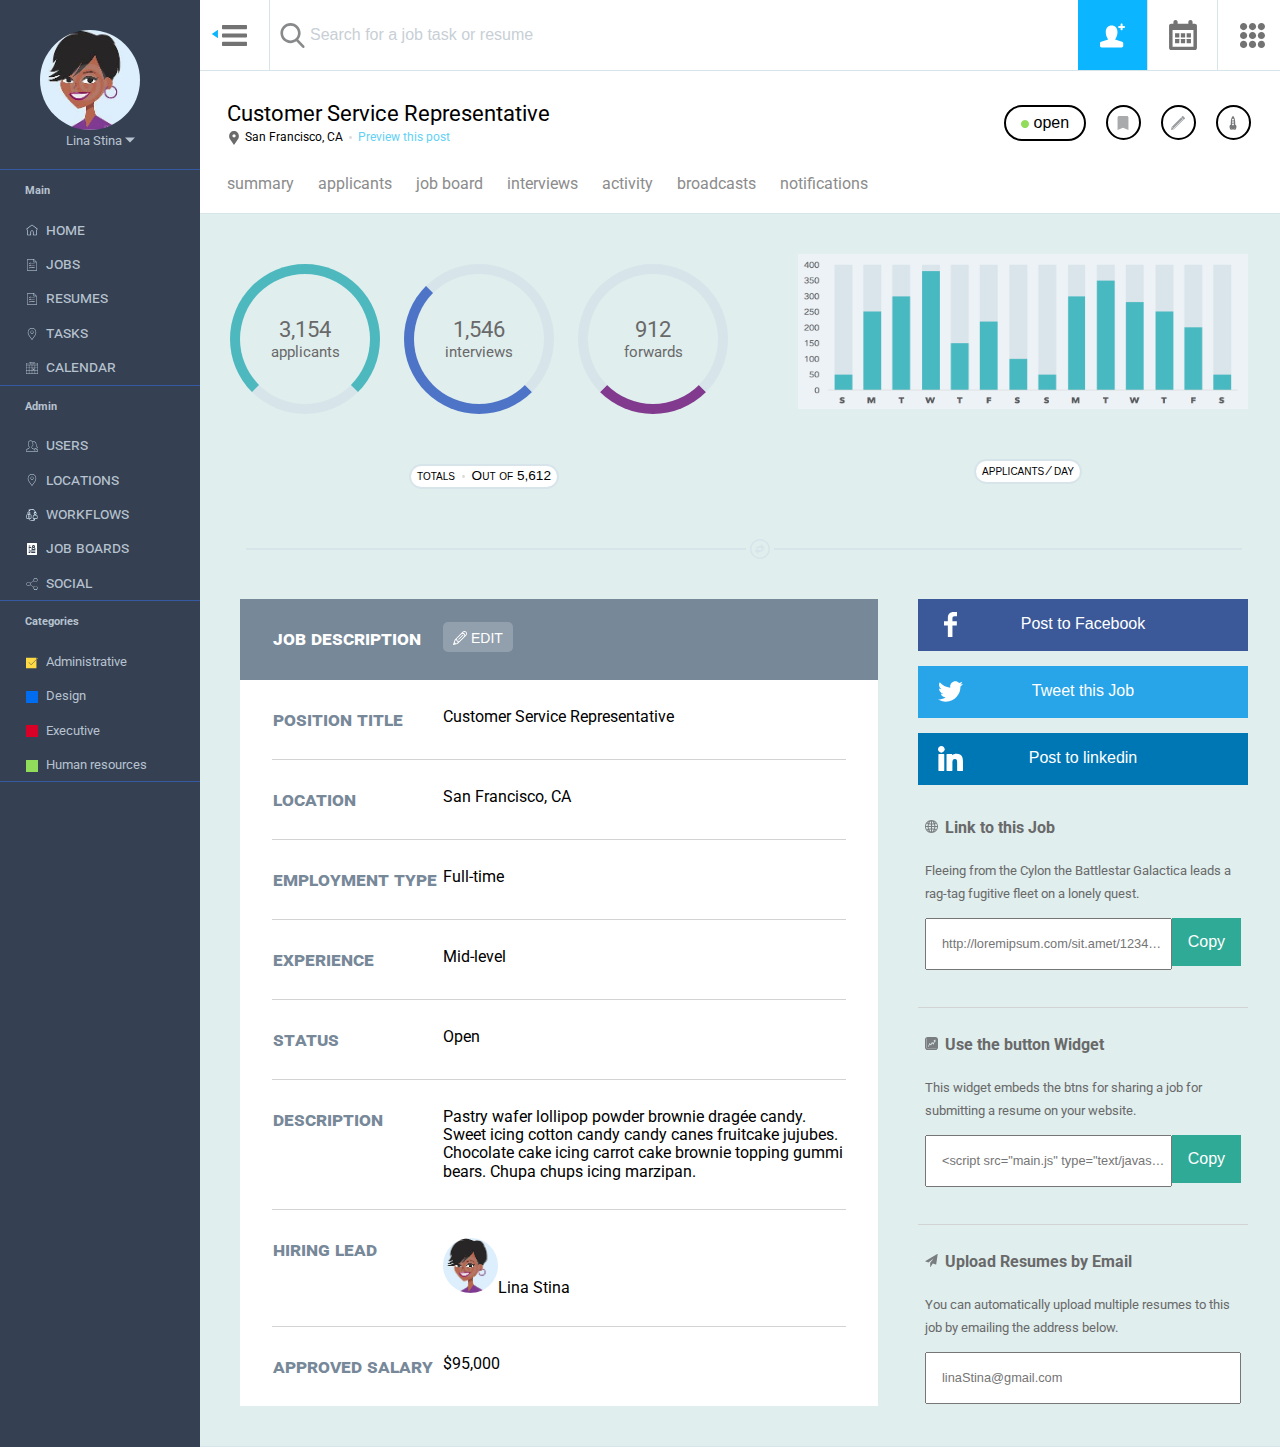
==== index.html @ e764b846 "Work on fixing styling issues and responsiveness" ====
<!Doctype html>
<head>
  <title>KG Static Comp 3</title>
  <meta charset="utf-8" />
  <meta name="viewport" content="width=device-width, initial-scale=1" />
  <link href="normalize.css" rel="stylesheet" type="text/css" />
  <link href="main.css" rel="stylesheet" type="text/css" />
  <link href="https://fonts.googleapis.com/css?family=Roboto:400,700" rel="stylesheet">
</head>
<body>
  <section id="wrapper">
    <aside>
      <div id="avatar-section">
        <figure>
          <img src="images/avatar.jpeg" id="avatar" alt="avatar image" />
          <figcaption>Lina Stina <img src="images/down-arrow.svg" class="x-sm-icon"></figcaption>
        </figure>
      </div><!--End Avatar Section-->
      <section id="aside-content-section">
        <div id="aside-section1" class="aside-category-links">
          <h4>Main</h4>
          <ul>
            <li>
              <a href="#" class="aside-link"><img class="aside-icon" src="images/home.svg" alt="home icon">home</a>
            </li>
            <li>
              <a href="#" class="aside-link"><img class="aside-icon" src="images/jobs.svg" alt="jobs icon">jobs</a>
            </li>
            <li>
              <a href="#" class="aside-link"><img class="aside-icon" src="images/jobs.svg" alt="resumes icon">resumes</a>
            </li>
            <li>
              <a href="#" class="aside-link"><img class="aside-icon" src="images/ice-blue-task.svg" alt="task icon">tasks</a>
            </li>
            <li>
              <a href="#" class="aside-link"><img class="aside-icon" src="images/calendar.svg" alt="calendar icon">calendar</a>
            </li>
          </ul>
        </div>
        <div id="aside-section2" class="aside-category-links">
          <h4>Admin</h4>
          <ul>
            <li>
              <a href="#" class="aside-link"><img class="aside-icon" src="images/users.svg" alt="user icon" align="bottom">users</a>
            </li>
            <li>
              <a href="#" class="aside-link"><img class="aside-icon" src="images/ice-blue-task.svg" alt="location icon">locations</a>
            </li>
            <li>
              <a href="#" class="aside-link"><img class="aside-icon" src="images/workflow.svg" alt="workflow icon">workflows</a>
            </li>
            <li>
              <a href="#" class="aside-link"><img class="aside-icon" src="images/job-board.svg" alt="job board icon">job boards</a>
            </li>
            <li>
              <a href="#" class="aside-link"><img class="aside-icon aside-social" src="images/social.svg" alt="social icon">social</a>
            </li>
          </ul>
        </div>
        <div id="aside-section3" class="aside-category-links">
          <h4>Categories</h4>
          <ul>
            <li>
              <a href="#" class="aside-reg-caps"><img class="aside-icon" src="images/yellow-sq.svg" alt="yellow square">Administrative</a>
            </li>
            <li>
              <a href="#" class="aside-reg-caps"><img class="aside-icon" src="images/blue-sq.svg" alt="blue square">Design</a>
            </li>
            <li>
              <a href="#" class="aside-reg-caps"><img class="aside-icon" src="images/red-sq.svg" alt="red square">Executive</a>
            </li>
            <li>
              <a href="#" class="aside-reg-caps"><img class="aside-icon" src="images/green-sq.svg" alt="green square">Human resources</a>
            </li>
          </ul>
        </div>
      </section><!--End Aside Content Section-->
    </aside>
    <main>
      <nav id="expanded-nav">
        <div class="all-expanded-nav-boxes exp-nav-box1">
          <img src="images/blue-triangle.svg" alt="blue triangle" class="blue-triangle-icon">
        </div>
        <div class="exp-nav-box2">
          <input class="nav-input-field" type="text" placeholder="Search for a job task or resume" />
        </div>
        <div class="all-expanded-nav-boxes exp-nav-box3"></div>
        <div class="all-expanded-nav-boxes exp-nav-box4"></div>
        <div class="all-expanded-nav-boxes exp-nav-box5"></div>
      </nav><!--End Nav-->
      <section id="job-title-section">
        <div class="job-title-header-section">
          <div class="inner-job-title-box">
            <h1>Customer Service Representative</h1>
            <p class="job-title-location-para"><img src="images/location0.svg" class="location-sm-icon sm-icon" />San Francisco, CA <img src="images/circle-gray.svg" class="x-sm-dot-icon" /> <span class="job-title-location-blue-txt">Preview this post</span></p>
          </div>
          <section class="job-title-section-sub-nav clearfix">
            <button class="job-title-oblong-btn"><img src="images/green-circle.svg" class="green-dot-icon">open</buton>
            <button class="job-title-section-sub-nav-btn"><img src="images/badge.svg" class="sm-icon job-title-sub-nav-icon"></button>
            <button class="job-title-section-sub-nav-btn"><img src="images/pen.svg" class="sm-icon job-title-sub-nav-icon"></button>
            <button class="job-title-section-sub-nav-btn"><img src="images/rocket.svg" class="sm-icon job-title-sub-nav-icon"></button>
          </section>
        </div>
        <nav class="job-title-section-nav">
          <a>summary</a>
          <a>applicants</a>
          <a>job board</a>
          <a>interviews</a>
          <a>activity</a>
          <a>broadcasts</a>
          <a>notifications</a>
        </nav>
      </section><!--End Job Title Section-->
      <section id="graphs-section">
        <div id="circle-graph-and-txt">
          <div class="circle-graphs-section">
            <div class="circle-graphs circle-graph-1">
              <div class="circle-txt-group">3,154<span class="in-circle-sm-txt">applicants</span>
              </div>
            </div>
            <div class="circle-graphs circle-graph-2">
              <div class="circle-txt-group">1,546<span class="in-circle-sm-txt">interviews</span>
              </div>
            </div>
            <div class="circle-graphs circle-graph-3">
              <div class="circle-txt-group">912<span class="in-circle-sm-txt">forwards</span>
              </div>
            </div>
          </div>
          <div class="graph-btn">
            <button class="graph-btn-txt graph-txt"><span>totals <img src="images/circle-gray.svg" class="x-sm-dot-icon" /></span> Out of 5,612</button>
          </div>
        </div>
        <section id="bar-graph-and-txt">
          <div class="bar-graph-section">
            <img src="images/bar-chart.png" class="bar-graph-img" />
          </div>
          <div class="graph-btn">
            <button class="graph-btn-txt graph-txt">applicants &frasl; day</button>
          </div>
        </section>
      </section> <!--End Graphs-->
      <section class="bottom-line-with-image-divider">
        <span class="divider">
            <img src="images/recycle-arrows.svg" class="divider-icon" alt="recycle icon"/>
        </span>
      </section><!--End divider-image-->
      <section id="resume-social-media-section">
        <div class="resume">
          <table>
            <thead>
              <tr>
                <th class="th-font">job description</th>
                <th class="resume-edit-txt th-font">
                  <button class="resume-edit-btn"><img src="images/pencil.svg" class="sm-icon resume-pencil-icon       ">edit</button>
                </th>
              </tr>
            </thead>
            <tr>
              <th>position title</td>
                <td>Customer Service Representative</td>
            </tr>
            <tr>
              <th>location</td>
                <td>San Francisco, CA</td>
            </tr>
            <tr>
              <th>employment type</td>
                <td>Full-time</td>
            </tr>
            <tr>
              <th>experience</td>
                <td>Mid-level</td>
            </tr>
            <tr>
              <th>status</td>
                <td>Open</td>
            </tr>
            <tr>
              <th>description</td>
                <td>Pastry wafer lollipop powder brownie dragée candy. Sweet icing cotton candy candy canes fruitcake jujubes. Chocolate cake icing carrot cake brownie topping gummi bears. Chupa chups icing marzipan.</td>
            </tr>
            <tr>
              <th>hiring lead</td>
                <td><img src="images/avatar.jpeg" alt="avatar image" class="round-avatar-icon"><span>Lina Stina </span></td>
            </tr>
            <tr>
              <th>approved salary</td>
                <td>$95,000</td>
            </tr>
          </table>
        </div>
        <section id="social-section">
          <div class="btns-social">
            <button class="social-media-btn facebook">Post to Facebook</button>
            <button class="social-media-btn twitter">Tweet this Job</button>
            <button class="social-media-btn linkedin">Post to linkedin</button>
          </div>
          <section id="social-widget-section">
            <article class="social-widget">
              <h4><img src="images/grid.svg" class="social-widget-icon-img" alt="upload icon"> Link to this Job</h4>
              <p>Fleeing from the Cylon the Battlestar Galactica leads a rag-tag fugitive fleet on a lonely quest. </p>
              <div class="widget-input-btn-div">
                <input class="social-widget-input" placeholder="http://loremipsum.com/sit.amet/123456/abc">
                <button class="input-copy-btn">Copy</button>
              </div>
            </article>
            <article class="social-widget">
              <h4><img src="images/widget-btn.svg" class="social-widget-icon-img" alt="widget icon"> Use the button Widget</h4>
              <p>This widget embeds the btns for sharing a job for submitting a resume on your website. </p>
              <div class="widget-input-btn-div">
                <input class="social-widget-input" placeholder='<script src="main.js" type="text/javascript">' />
                <button class="input-copy-btn">Copy</button>
              </div>
            </article>
            <article class="social-widget">
              <h4><img src="images/upload.svg" class="social-widget-icon-img" alt="upload icon"> Upload Resumes by Email</h4>
              <p>You can automatically upload multiple resumes to this job by emailing the address below.</p>
              <div class="widget-input-btn-div">
                <input class="social-widget-input social-widget-last-child-input" placeholder="linaStina@gmail.com">
              </div>
            </article>
          </section>
        </section><!--End Social Section-->
      </section><!--End Resume & Social Media Section-->
    </main><!--End Main-->
  </section><!--End Wrapper-->
</body>
</html>
---- main.css ----
/** GENERAL PAGE STYLING **/

  * {
    box-sizing: border-box;
  }

  #wrapper {
    display: flex;
    height: 100%;
  }

  body {
    margin: 0;
    padding: 0;
    min-height: 100%;
    font-family: 'Roboto', sans-serif;
  }

  h3 {
    color: #6B6B6B;
  }

  aside {
    display: none;
    background-color: #354052;
  }


  #collapsed-nav,
  #graphs-section,
  #resume-social-media-section {
    display: flex;
    width: 100%;
  }

  aside,
  figcaption {
    color: #B7C3D0;
  }

  #avatar-section {
    min-width: 100%;
    height: 170px;
  }

  figure{
    margin-top: 0px;
  }

  figure,
  #graphs-section,
  #resume-social-media-section {
    min-height: 150px;
  }

  #aside-content-section {
    width: 100%;
  }

  #avatar-section,
  .aside-category-links {
    border-bottom: 1px inset #1a2b4d;
  }

  .aside-category-links ul{
    list-style-type: none;
     margin: 0;
     padding: 0;
     width: 200px;
  }

 .aside-category-links li {
   display: block;
   padding: 8px 16px;
   text-decoration: none;
  }

  .aside-category-links li:hover {
    background-color: #42526C;
    border-left: 3px solid #0BB5FF;
  }

  .aside-category-links a {
    color: #B7C3D0;
    text-decoration: none;
    padding-left: 10px;
  }

 .aside-reg-caps:hover,.aside-link:hover {
    color: #fff;
  }

/**FONT STYLING**/

  figcaption {
    text-align: center;
    font-size: 80%;
  }

  .aside-link,
  .graph-btn-txt,
  thead,
  th,
  .resume-edit-btn  {
    font-variant: small-caps;
  }

  .aside-reg-caps {
    font-size: 80%;
  }

  .aside-category-links h4 {
    font-size: 70%;
    padding-left: 25px
  }

/** MAIN SECTION **/
  main {
    min-width: 85%;
  }

  #expanded-nav {
    display: flex;
    flex-wrap: wrap;
    border-bottom: 1px inset #D7E4EA;
  }

  .all-expanded-nav-boxes {
    height: 70px;
    width: 70px;
    border-right: 1px solid #D7E4EA;
  }

  .all-expanded-nav-boxes:hover {
    background-color: #0BB5FF;
  }

  .exp-nav-box1 {
    background-image: url(images/menu.svg);
    background-repeat: no-repeat;
    background-size: 25px;
    background-position: center;
  }

  .exp-nav-box2 {
    flex: 2;
  }

  .nav-input-field {
    width: 100%;
    height: 100%;
    padding-left: 40px;
    background-image: url(images/search.svg);
    background-repeat: no-repeat;
    background-size: 25px;
    background-position: 10px;
    border-style: none;
  }

  input[type="text"].nav-input-field::-webkit-input-placeholder {
    color: #c8cfd6;
  }

  .exp-nav-box3 {
    background-image: url(images/userPlus.svg);
    background-repeat: no-repeat;
    background-size: 25px;
    background-position: center;
    background-color: #0BB5FF;
  }
  .exp-nav-box4 {
    background-image: url(images/nav-calendar.svg);
    background-repeat: no-repeat;
    background-size: 30px;
    background-position: center;
  }

  .exp-nav-box5 {
    background-image: url(images/dot-menu.svg);
    background-repeat: no-repeat;
    background-size: 25px;
    background-position: center;
  }

  /** JOB TITLE SECTION **/
  #job-title-section {
    display: flex;
    flex-direction: column;
    width: 100%;
  }

  .job-title-header-section {
    display: flex;
    justify-content: space-between;
    align-items: center;
    width: 95%;
    margin: 30px auto;
  }

  .inner-job-title-box {
  }

  .inner-job-title-box h1 {
    margin: 0;
    font-size: 22px;
    font-weight: 400;
  }

  .job-title-location-para {
    margin: 5px 0 0;
    font-size: 12px;
  }

  .job-title-location-blue-txt {
    color: #63D1F4;
  }

/*----- Button Section -----*/
  .job-title-section-sub-nav {
    display: flex;
  }

  .job-title-oblong-btn,
  .job-title-section-sub-nav-btn {
    margin: 0 10px;
    background-color: #fff;
    border-style: solid;
  }

  .job-title-oblong-btn {
    width: 82px;
    padding: 7px;
    border-radius: 25px;
  }

  .job-title-section-sub-nav-btn {
    width: 35px;
    height: 35px;
    border-radius: 50%;
  }

  /*----- Sub Nav -----*/
  .job-title-section-nav {
    width: 95%;
    margin: 0 auto;
  }

  .job-title-section-nav a {
    display: inline-block;
    margin-right: 20px;
    padding: 0 0 15px;
    color: #8C8C8C;
    border-bottom: 4px solid #FFF;
  }
  .job-title-section-nav a:hover {
    color: #3D3D3D;
    border-bottom: 4px solid #007FFF;
  }

  .job-title-sub-nav-icon {
    /*vertical-align: middle;*/
  }

  #job-title-section,
  #resume-social-media-section{
    border-bottom: 1px inset #D7E4EA;
  }

  .bottom-line-with-image-divider {
    width: 100%;
    text-align: center;
  }

  .divider {
    width: 100%;
    margin: 0;
    padding: 0;
    text-align: center;
    }

  .divider:before,
  .divider:after  {
    margin: 0 0 3px 0px;
    display: inline-block;
    height: 2px;
    content: " ";
    text-shadow: none;
    background-color: #D7E4EA;
    }

    .divider:before {
      width: 46%;
    }

  .divider:after {
    width: 43%;
    }

  /** GRAPH SECTION **/
  .bottom-line-with-image-divider,
  #graphs-section,
  #resume-social-media-section {
    background-color: #E0EEEE;
  }



  .graph-btn{
    text-align: center;
  }

  .graph-btn-txt{
    height: 25px;
    margin: 0 auto 50px auto;
    border-radius:25px;
    border-style: solid;
    background-color: #fff;
    text-align: center;
    font-size:85%;
    border-color: #D7E4EA;
  }

  .circle-graphs-section,
  .bar-graph-section {
    display: block;
    }

  #circle-graph-and-txt {
    width: 100%;
  }

  .circle-graphs-section{
    display: flex;
    justify-content: space-between;
    align-content: space-between;
    margin: 50px 40px 50px 30px;
  }

  .circle-graphs {
    font-size: 22px;
    line-height: 22px;
    text-align: center;
  }

  .circle-graphs{
    display: inline-block;
    height: 150px;
    width: 150px;
    border-radius: 50%;
    border: 10px solid black;
  }

  .circle-graph-1 {
    border-color: #4EB8BF #4EB8BF #D7E4EA #4EB8BF;
  }

  .circle-graph-2 {
    border-color: #D7E4EA #D7E4EA #4E74C7 #4E74C7;
  }

  .circle-graph-3 {
    border-color:  #D7E4EA #D7E4EA #813A8E #D7E4EA;
  }

  .circle-txt-group{
    margin-top: 45px;
  }

  .in-circle-sm-txt{
    display: block;
    font-size:70%;
  }

  .bar-graph-section {
    display: flex;
    justify-content: space-between;
    align-content: space-between;
    margin: 40px 40px 50px 30px;
    }

  .circle-graphs,
  .social-widget {
    color: dimgrey;
  }

  /** RESUME SECTION **/

  table {
    margin: 40px;
    height: 550px;
    max-width: 700px;
    padding: 10px;
    border-collapse: collapse;
    background-color: #fff;
  }

  th {
    min-width: 170px;
    color: #778899;
    text-align: left;
  }

  thead,
  th,
  .resume-edit-btn {
    font-weight: 700px;
    font-size: 20px;
  }

  thead,
  .th-font {
    color: #fff;
  }

  thead {
    height: 44px;
    background-color: #778899;
  }

  tr {
    display: flex;
    margin: 0 auto;
    padding: 27px 0;
    width: 90%;
  }

  tr:not(:last-child) {
      border-bottom: 1px solid #D3D3D3;
  }

  .resume-edit-btn {
    height: 30px;
    width: 70px;
    background-color: #929fad;
    vertical-align: top;
    margin-top: -5px;
    border-style: none;
    color: #fff;
    border-radius: 5px;
  }

  .resume-edit-btn:hover {
    border: 2px solid #778899;
  }

  .resume-pencil-icon {
    margin-right: 4px;
  }

  #social-section {
    height: 550px;
    width: 330px;
    margin-top: 40px;
    margin-right: 40px;
  }

  .social-media-btn,
  .social-widget-input {
    width: 100%;
  }

  .social-media-btn,
  .social-widget-input {
    height: 52px;
  }

  .social-media-btn,
  .input-copy-btn  {
    border-style: none;
  }

  .social-media-btn {
    margin-bottom: 15px;
    color: #fff;
    background-repeat: no-repeat;
    background-size: 25px;
    background-position: 20px 50%
  }

  .facebook {
    background-color: #3B5998;
    background-image: url(images/facebook.svg);
  }

  .twitter {
    background-color:#28A4E8;
    background-image: url(images/twitter.svg);
  }

  .linkedin {
    background-color:#0077B5;
    background-image: url(images/linkedin.svg);
  }

  .btns-social {
    height: 35%;
  }

  .social-media-btn:hover {
    border: 4px solid #E0EEEE
  }

  #social-widget-section {
    width: 100%;
    height: 65%;
  }

  .widget-input-btn-div {
    display: flex;
    margin-bottom: 30px;
  }

  .social-widget-input {
    text-align: center;
    width: 250px;
    white-space: nowrap;
    overflow: hidden;
    text-overflow: ellipsis;
    font-size: 80%;
    padding-left: 15px;
  }

  .social-widget {
   width: 100%;
   padding: 7px;
   text-align: left;
  }

  .social-widget p {
    font-size: 80%;
    line-height: 1.8;
  }

  .social-widget:not(:last-child) {
      border-bottom: 1px solid #D3D3D3;
  }

  .social-widget-icon-img {
    height: 13px;
    width: 13px;
    margin-right: 3px;
  }

  .social-widget-last-child-input {
    width: 350px;
    text-align: left;
  }

  .input-copy-btn {
    height: 48px;
    width: 70px;
    vertical-align: bottom;
    color: #FFF;
    background-color: #2FAA96;
  }

  .input-copy-btn:hover {
    border: 1px solid #E0EEEE
  }




  /** IMAGES AND ICONS **/

  #avatar {
    height: 100px;
    width: 100px;
    border-radius: 50%;
    margin-top: 30px;
  }

  .aside-icon {
    height: 12px;
    width: 12px;
    vertical-align: middle;
    margin-right: 8px;
  }

  .bar-graph-img {
    height: 155px;
    width: 450px;
  }

  .x-sm-dot-icon {
    height: 3px;
    width: 3px;
    margin: auto 3px 2px 3px;
  }

  .x-sm-icon {
    height: 10px;
    width: 10px;
  }

  .location-sm-icon {
    margin-right: 4px;
  }

  .sm-icon {
    height: 14px;
    width: 14px;
    vertical-align: middle;
  }

  .divider-icon {
    height: 20px;
    width: 20px;
    vertical-align: middle;
  }

  .green-dot-icon {
    height:8px;
    width: 8px;
    margin-right: 5px;
  }

  .blue-triangle-icon {
    height: 8px;
    width: 8px;
    transform: scaleX(-1);
    margin: 30px 0 0 11px;
  }

  .round-avatar-icon {
    height: 55px;
    width: 55px;
    border-radius: 50%;
  }

  .social-media-icon {
    height: 30px;
    width: 30px;
  }

  /**MEDIA QUERIES**/

  @media screen and (min-width: 450px) {

  }

  @media screen and (min-width: 600px) {

  }
  @media screen and (min-width: 750px) {
    aside{
      display: block
    }

  }

  @media screen and (max-width: 750px) {
    #graphs-section,
    #resume-social-media-section {
      display: flex;
      flex-direction: column;
      justify-content: space-around;
      align-items: center;
    }

    #social-section {
      height: 550px;
      max-width: 90%;
      margin-top: 40px;
    }

  }
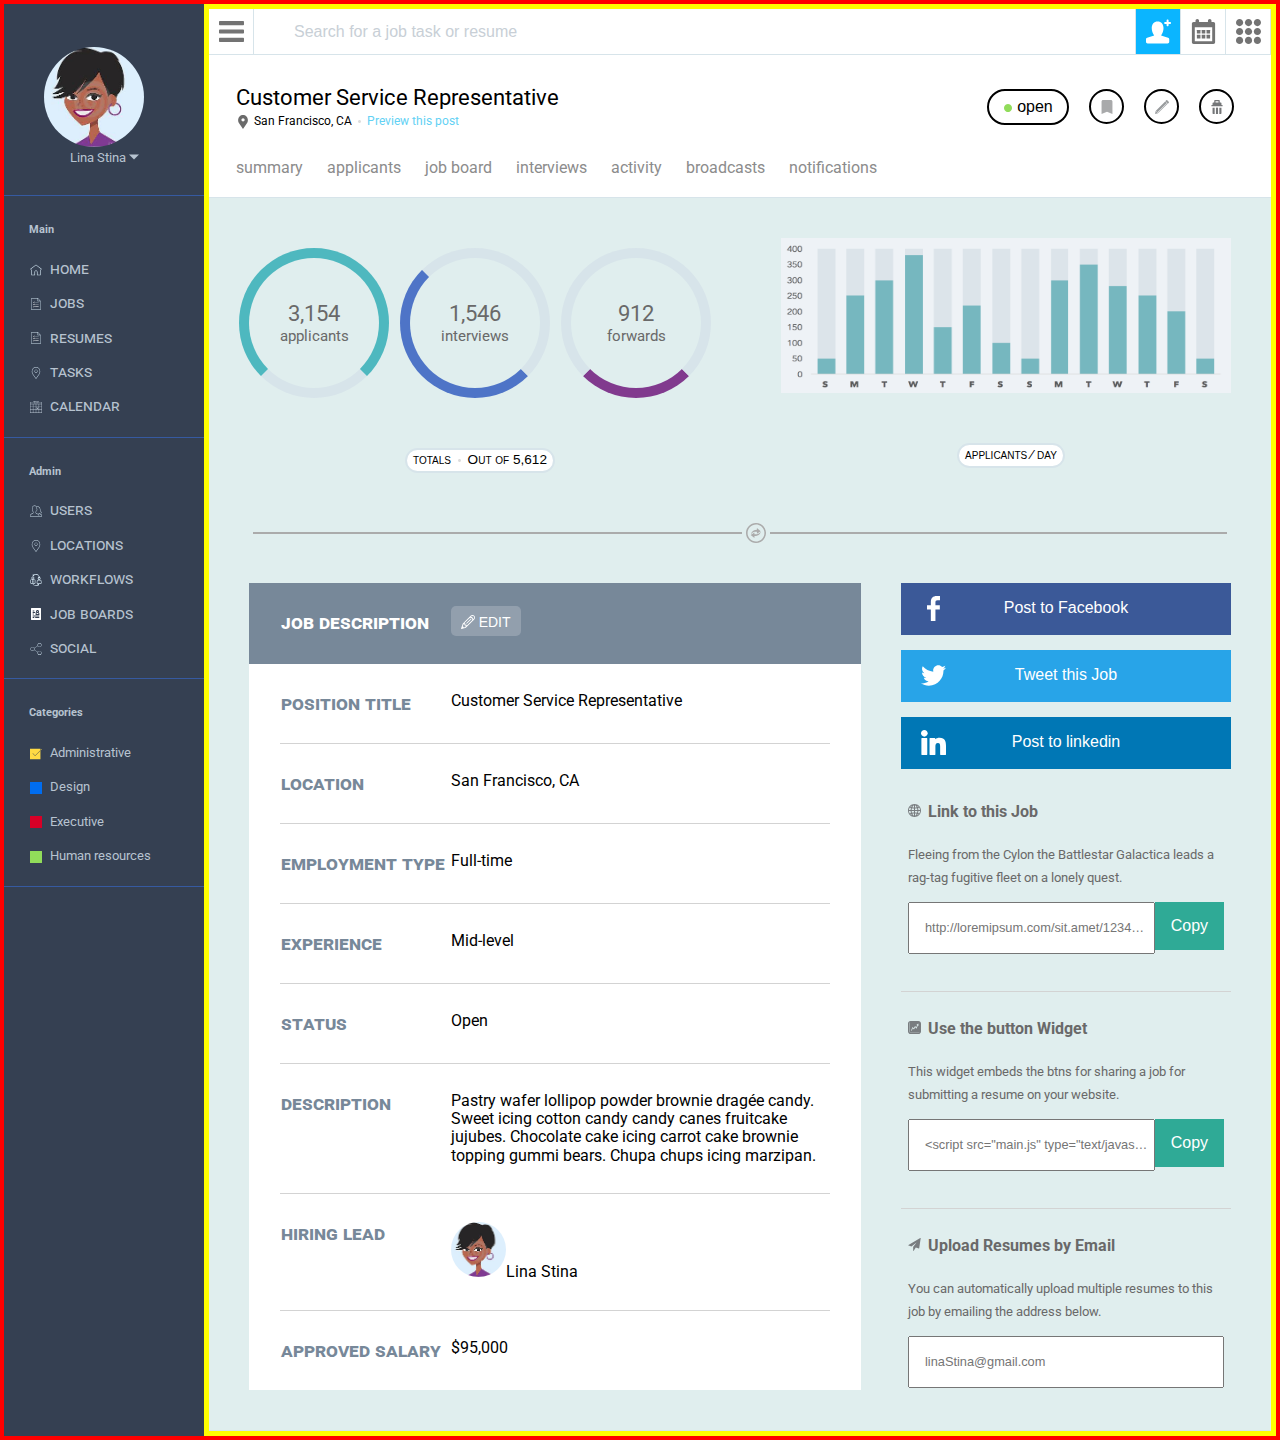
==== commit ec10d77e: "Work on site" ====
--- a/index.html
+++ b/index.html
@@ -7,16 +7,15 @@
   <link href="main.css" rel="stylesheet" type="text/css" />
   <link href="https://fonts.googleapis.com/css?family=Roboto:400,700" rel="stylesheet">
 </head>
-<body>
-  <section id="wrapper">
+<body id="wrapper">
     <aside>
-      <div id="avatar-section">
+      <section id="avatar-section">
         <figure>
           <img src="images/avatar.jpeg" id="avatar" alt="avatar image" />
-          <figcaption>Lina Stina <img src="images/down-arrow.svg" class="x-sm-icon"></figcaption>
+          <figcaption>Lina Stina<a id="avatar-link" href="#"><img src="images/down-arrow.svg" class="x-sm-icon"></a>
+          </figcaption>
         </figure>
-      </div><!--End Avatar Section-->
-      <section id="aside-content-section">
+      </section><!--End Avatar Section-->
         <div id="aside-section1" class="aside-category-links">
           <h4>Main</h4>
           <ul>
@@ -74,34 +73,139 @@
             </li>
           </ul>
         </div>
-      </section><!--End Aside Content Section-->
+
     </aside>
     <main>
       <nav id="expanded-nav">
-        <div class="all-expanded-nav-boxes exp-nav-box1">
-          <img src="images/blue-triangle.svg" alt="blue triangle" class="blue-triangle-icon">
-        </div>
-        <div class="exp-nav-box2">
+        <div class="all-expanded-nav-boxes exp-nav-box1" role="contains blue arrow to indicate more">
+          <!-- <img src="images/blue-triangle.svg" alt="blue triangle" class="blue-triangle-icon"/> -->
+          <svg xmlns="http://www.w3.org/2000/svg" xmlns:xlink="http://www.w3.org/1999/xlink" version="1.1" viewBox="0 0 24 24" enable-background="new 0 0 24 24" width="25px" height="25px">
+            <g>
+              <path d="M24,3c0-0.6-0.4-1-1-1H1C0.4,2,0,2.4,0,3v2c0,0.6,0.4,1,1,1h22c0.6,0,1-0.4,1-1V3z" fill="#737373" class="svg-hover"/>
+              <path d="M24,11c0-0.6-0.4-1-1-1H1c-0.6,0-1,0.4-1,1v2c0,0.6,0.4,1,1,1h22c0.6,0,1-0.4,1-1V11z" fill="#737373" class="svg-hover"/>
+              <path d="M24,19c0-0.6-0.4-1-1-1H1c-0.6,0-1,0.4-1,1v2c0,0.6,0.4,1,1,1h22c0.6,0,1-0.4,1-1V19z" fill="#737373" class="svg-hover"/>
+            </g>
+          </svg>
+        </div>
+        <div class="all-expanded-nav-boxes exp-nav-box2" role="search field">
+          <!-- <svg xmlns="http://www.w3.org/2000/svg" xmlns:xlink="http://www.w3.org/1999/xlink" version="1.1" id="Capa_1" x="0px" y="0px" viewBox="0 0 56.966 56.966" style="enable-background:new 0 0 56.966 56.966;" xml:space="preserve" width="25px" height="25px">
+          <path d="M55.146,51.887L41.588,37.786c3.486-4.144,5.396-9.358,5.396-14.786c0-12.682-10.318-23-23-23s-23,10.318-23,23  s10.318,23,23,23c4.761,0,9.298-1.436,13.177-4.162l13.661,14.208c0.571,0.593,1.339,0.92,2.162,0.92  c0.779,0,1.518-0.297,2.079-0.837C56.255,54.982,56.293,53.08,55.146,51.887z M23.984,6c9.374,0,17,7.626,17,17s-7.626,17-17,17  s-17-7.626-17-17S14.61,6,23.984,6z" fill="#87898a" class="svg-hover search-img"/>
+          <g>
+          </g>
+          </svg> -->
           <input class="nav-input-field" type="text" placeholder="Search for a job task or resume" />
         </div>
-        <div class="all-expanded-nav-boxes exp-nav-box3"></div>
-        <div class="all-expanded-nav-boxes exp-nav-box4"></div>
-        <div class="all-expanded-nav-boxes exp-nav-box5"></div>
+        <div class="all-expanded-nav-boxes exp-nav-box3" role="main-nav">
+          <?xml version="1.0" encoding="iso-8859-1"?>
+          <!-- Generator: Adobe Illustrator 16.0.0, SVG Export Plug-In . SVG Version: 6.00 Build 0)  -->
+          <!DOCTYPE svg PUBLIC "-//W3C//DTD SVG 1.1//EN" "http://www.w3.org/Graphics/SVG/1.1/DTD/svg11.dtd">
+          <svg xmlns="http://www.w3.org/2000/svg" xmlns:xlink="http://www.w3.org/1999/xlink" version="1.1" id="Capa_1" x="0px" y="0px" width="25px" height="25px" viewBox="0 0 37.644 37.644" style="enable-background:new 0 0 37.644 37.644;" xml:space="preserve">
+          <g>
+          	<path d="M37.644,5.957c0,0.829-0.672,1.5-1.5,1.5h-2.118v2.119c0,0.829-0.672,1.5-1.5,1.5s-1.5-0.671-1.5-1.5V7.457h-2.119   c-0.828,0-1.5-0.671-1.5-1.5c0-0.829,0.672-1.5,1.5-1.5h2.119V2.339c0-0.829,0.672-1.5,1.5-1.5s1.5,0.671,1.5,1.5v2.118h2.118   C36.972,4.457,37.644,5.129,37.644,5.957z M33.246,28.093l-10.557-3.299c2.28-2.717,3.668-7.024,3.668-11.055   C26.357,7.64,22.88,3.7,17.502,3.7c-5.38,0-8.857,3.94-8.857,10.039c0,4.03,1.387,8.338,3.669,11.055L1.756,28.093   C0.711,28.419,0,29.384,0,30.48v3.824c0,1.383,1.119,2.5,2.5,2.5h30.002c1.381,0,2.5-1.117,2.5-2.5V30.48   C35.002,29.386,34.291,28.42,33.246,28.093z" fill="#FFFFFF" class="svg-hover"/>
+          </g>
+          </svg>
+        </div>
+        <div class="all-expanded-nav-boxes exp-nav-box4" role="main-nav">
+          <?xml version="1.0" encoding="iso-8859-1"?>
+          <!-- Generator: Adobe Illustrator 16.0.0, SVG Export Plug-In . SVG Version: 6.00 Build 0)  -->
+          <!DOCTYPE svg PUBLIC "-//W3C//DTD SVG 1.1//EN" "http://www.w3.org/Graphics/SVG/1.1/DTD/svg11.dtd">
+          <svg xmlns="http://www.w3.org/2000/svg" xmlns:xlink="http://www.w3.org/1999/xlink" version="1.1" id="Capa_1" x="0px" y="0px" width="25px" height="25px" viewBox="0 0 361.77 361.77" style="enable-background:new 0 0 361.77 361.77;" xml:space="preserve">
+          <g>
+          	<g>
+          		<g>
+          			<path d="M323.885,43.77h-27.5V25c0-13.807-11.193-25-25-25h-1c-13.807,0-25,11.193-25,25v18.77h-129V25c0-13.807-11.193-25-25-25     h-1c-13.807,0-25,11.193-25,25v18.77h-27.5c-13.807,0-25,11.193-25,25v268c0,13.809,11.193,25,25,25h286     c13.807,0,25-11.191,25-25v-268C348.885,54.963,337.691,43.77,323.885,43.77z M306.885,322.27h-252v-203h252V322.27z" fill="#737373" class="svg-hover"/>
+          			<path d="M89.136,211.134h43.498c2.209,0,4-1.791,4-4v-43.498c0-2.209-1.791-4-4-4H89.136c-2.209,0-4,1.791-4,4v43.498     C85.136,209.343,86.927,211.134,89.136,211.134z" fill="#737373" class="svg-hover"/>
+          			<path d="M159.136,211.134h43.498c2.209,0,4-1.791,4-4v-43.498c0-2.209-1.791-4-4-4h-43.498c-2.209,0-4,1.791-4,4v43.498     C155.136,209.343,156.927,211.134,159.136,211.134z" fill="#737373" class="svg-hover"/>
+          			<path d="M229.136,211.134h43.498c2.209,0,4-1.791,4-4v-43.498c0-2.209-1.791-4-4-4h-43.498c-2.209,0-4,1.791-4,4v43.498     C225.136,209.343,226.927,211.134,229.136,211.134z" fill="#737373" class="svg-hover"/>
+          			<path d="M89.136,281.134h43.498c2.209,0,4-1.791,4-4v-43.498c0-2.209-1.791-4-4-4H89.136c-2.209,0-4,1.791-4,4v43.498     C85.136,279.343,86.927,281.134,89.136,281.134z" fill="#737373" class="svg-hover"/>
+          			<path d="M159.136,281.134h43.498c2.209,0,4-1.791,4-4v-43.498c0-2.209-1.791-4-4-4h-43.498c-2.209,0-4,1.791-4,4v43.498     C155.136,279.343,156.927,281.134,159.136,281.134z" fill="#737373" class="svg-hover"/>
+          			<path d="M229.136,281.134h43.498c2.209,0,4-1.791,4-4v-43.498c0-2.209-1.791-4-4-4h-43.498c-2.209,0-4,1.791-4,4v43.498     C225.136,279.343,226.927,281.134,229.136,281.134z" fill="#737373" class="svg-hover"/>
+          		</g>
+          	</g>
+          </g>
+        </svg>
+        </div>
+        <div class="all-expanded-nav-boxes exp-nav-box5" role="main-nav">
+          <?xml version="1.0" encoding="iso-8859-1"?>
+          <!-- Generator: Adobe Illustrator 19.0.0, SVG Export Plug-In . SVG Version: 6.00 Build 0)  -->
+          <svg xmlns="http://www.w3.org/2000/svg" xmlns:xlink="http://www.w3.org/1999/xlink" version="1.1" id="Capa_1" x="0px" y="0px" viewBox="0 0 56 56" style="enable-background:new 0 0 56 56;" xml:space="preserve" width="25px" height="25px">
+          <g>
+          	<path d="M8,40c-4.411,0-8,3.589-8,8s3.589,8,8,8s8-3.589,8-8S12.411,40,8,40z" fill="#737373" class="svg-hover"/>
+          	<path d="M28,40c-4.411,0-8,3.589-8,8s3.589,8,8,8s8-3.589,8-8S32.411,40,28,40z" fill="#737373" class="svg-hover"/>
+          	<path d="M48,40c-4.411,0-8,3.589-8,8s3.589,8,8,8s8-3.589,8-8S52.411,40,48,40z" fill="#737373" class="svg-hover"/>
+          	<path d="M8,20c-4.411,0-8,3.589-8,8s3.589,8,8,8s8-3.589,8-8S12.411,20,8,20z" fill="#737373" class="svg-hover"/>
+          	<path d="M28,20c-4.411,0-8,3.589-8,8s3.589,8,8,8s8-3.589,8-8S32.411,20,28,20z" fill="#737373" class="svg-hover"/>
+          	<path d="M48,20c-4.411,0-8,3.589-8,8s3.589,8,8,8s8-3.589,8-8S52.411,20,48,20z" fill="#737373" class="svg-hover"/>
+          	<path d="M8,0C3.589,0,0,3.589,0,8s3.589,8,8,8s8-3.589,8-8S12.411,0,8,0z" fill="#737373" class="svg-hover"/>
+          	<path d="M28,0c-4.411,0-8,3.589-8,8s3.589,8,8,8s8-3.589,8-8S32.411,0,28,0z" fill="#737373" class="svg-hover"/>
+          	<path d="M48,16c4.411,0,8-3.589,8-8s-3.589-8-8-8s-8,3.589-8,8S43.589,16,48,16z" fill="#737373" class="svg-hover"/>
+          </g>
+          </svg>
+        </div>
       </nav><!--End Nav-->
       <section id="job-title-section">
-        <div class="job-title-header-section">
-          <div class="inner-job-title-box">
+        <div class="job-title-header-section" role="job title section">
+          <div class="inner-job-title-box" role="">
             <h1>Customer Service Representative</h1>
-            <p class="job-title-location-para"><img src="images/location0.svg" class="location-sm-icon sm-icon" />San Francisco, CA <img src="images/circle-gray.svg" class="x-sm-dot-icon" /> <span class="job-title-location-blue-txt">Preview this post</span></p>
-          </div>
-          <section class="job-title-section-sub-nav clearfix">
-            <button class="job-title-oblong-btn"><img src="images/green-circle.svg" class="green-dot-icon">open</buton>
-            <button class="job-title-section-sub-nav-btn"><img src="images/badge.svg" class="sm-icon job-title-sub-nav-icon"></button>
-            <button class="job-title-section-sub-nav-btn"><img src="images/pen.svg" class="sm-icon job-title-sub-nav-icon"></button>
-            <button class="job-title-section-sub-nav-btn"><img src="images/rocket.svg" class="sm-icon job-title-sub-nav-icon"></button>
+            <p class="job-title-location-para"><img src="images/location0.svg" class="location-sm-icon sm-icon" />San Francisco, CA <img src="images/circle-gray.svg" class="x-sm-dot-icon" /> <span><a href="#" class="job-title-location-blue-txt">Preview this post</a></span></p>
+          </div>
+          <section class="job-title-section-sub-nav">
+            <button class="job-title-oblong-btn all-four-job-title-nav-btns"><img src="images/green-circle.svg" class="green-dot-icon">open</buton>
+            <button class="job-title-section-sub-nav-btn all-four-job-title-nav-btns">
+              <?xml version="1.0" encoding="iso-8859-1"?>
+              <!-- Generator: Adobe Illustrator 16.0.0, SVG Export Plug-In . SVG Version: 6.00 Build 0)  -->
+              <!DOCTYPE svg PUBLIC "-//W3C//DTD SVG 1.1//EN" "http://www.w3.org/Graphics/SVG/1.1/DTD/svg11.dtd">
+              <svg xmlns="http://www.w3.org/2000/svg" xmlns:xlink="http://www.w3.org/1999/xlink" version="1.1" id="Capa_1" x="0px" y="0px" width="14px" height="14px" viewBox="0 0 459 459" style="enable-background:new 0 0 459 459;" xml:space="preserve">
+              <g>
+              	<g id="bookmark">
+              		<path d="M357,0H102C73.95,0,51,22.95,51,51v408l178.5-76.5L408,459V51C408,22.95,385.05,0,357,0z" fill="#a9aaab" class="svg-hover"/>
+              	</g>
+              </g>
+              </svg>
+            </button>
+            <button class="job-title-section-sub-nav-btn all-four-job-title-nav-btns">
+              <?xml version="1.0" encoding="iso-8859-1"?>
+              <!-- Generator: Adobe Illustrator 19.1.0, SVG Export Plug-In . SVG Version: 6.00 Build 0)  -->
+              <svg xmlns="http://www.w3.org/2000/svg" xmlns:xlink="http://www.w3.org/1999/xlink" version="1.1" id="Capa_1" x="0px" y="0px" viewBox="0 0 493.638 493.638" style="enable-background:new 0 0 493.638 493.638;" xml:space="preserve" width="14px" height="14px">
+              <g>
+              	<g>
+              		<g>
+              			<polygon points="427.092,118.538 99.89,445.738 90.239,436.086 417.439,108.885 358.708,50.154      31.376,377.481 116.022,462.13 443.351,134.798    " fill="#999c9e" class="svg-hover"/>
+              			<path d="M492.627,85.523c-10.064,23.448-43.053,43.053-43.053,43.053l-84.646-84.644     c0,0,27.29-33.513,43.054-43.053S502.692,62.074,492.627,85.523z" fill="#999c9e" class="svg-hover"/>
+              			<polygon points="110.059,468.088 0.127,493.638 25.413,383.447    " fill="#999c9e" class="svg-hover"/>
+              		</g>
+              	</g>
+              </svg>
+            </button>
+            <button class="job-title-section-sub-nav-btn all-four-job-title-nav-btns">
+              <?xml version="1.0" encoding="iso-8859-1"?>
+              <!-- Generator: Adobe Illustrator 19.0.0, SVG Export Plug-In . SVG Version: 6.00 Build 0)  -->
+              <svg xmlns="http://www.w3.org/2000/svg" xmlns:xlink="http://www.w3.org/1999/xlink" version="1.1" id="Layer_1" x="0px" y="0px" viewBox="0 0 512 512" style="enable-background:new 0 0 512 512;" xml:space="preserve" width="14px" height="14px">
+              <g>
+              	<g>
+              		<path d="M395.636,279.273h-23.273h-31.03v186.182v23.273V512h54.303c12.853,0,23.273-10.422,23.273-23.273V279.273H395.636z" fill="#747678" class="svg-hover"/>
+              	</g>
+              </g>
+              <g>
+              	<g>
+              		<polygon points="217.212,279.273 217.212,465.455 217.212,488.727 217.212,512 294.788,512 294.788,488.727 294.788,465.455     294.788,279.273   " fill="#747678" class="svg-hover"/>
+              	</g>
+              </g>
+              <g>
+              	<g>
+              		<path d="M139.636,279.273h-23.273H93.091v209.455c0,12.851,10.42,23.273,23.273,23.273h54.303v-23.273v-23.273V279.273H139.636z" fill="#747678" class="svg-hover"/>
+              	</g>
+              </g>
+              <g>
+              	<g>
+              		<path d="M442.182,186.182h-23.273v-69.818c0-12.853-10.42-23.273-23.273-23.273h-38.788V23.273C356.849,10.42,346.429,0,333.576,0    H178.424c-12.853,0-23.273,10.42-23.273,23.273v69.818h-38.788c-12.853,0-23.273,10.42-23.273,23.273v69.818H69.818    c-12.853,0-23.273,10.418-23.273,23.273c0,12.851,10.42,23.273,23.273,23.273h23.273h23.273h23.273h31.03h46.545h77.576h46.545    h31.03h23.273h23.273h23.273c12.853,0,23.273-10.422,23.273-23.273C465.455,196.6,455.035,186.182,442.182,186.182z     M310.303,93.091H201.697V46.545h108.606V93.091z" fill="#747678" class="svg-hover"/>
+              	</g>
+              </g>
+            </svg>
+            </button>
           </section>
         </div>
-        <nav class="job-title-section-nav">
+        <nav class="job-title-section-bottom-nav">
           <a>summary</a>
           <a>applicants</a>
           <a>job board</a>
@@ -110,43 +214,43 @@
           <a>broadcasts</a>
           <a>notifications</a>
         </nav>
-      </section><!--End Job Title Section-->
+      </section> <!--End Job Title Section-->
       <section id="graphs-section">
-        <div id="circle-graph-and-txt">
+        <div id="circle-graph-and-txt" role="">
           <div class="circle-graphs-section">
-            <div class="circle-graphs circle-graph-1">
-              <div class="circle-txt-group">3,154<span class="in-circle-sm-txt">applicants</span>
+            <div class="circle-graphs circle-graph-1" role="">
+              <div class="circle-txt-group">3,154<span class="in-circle-sm-txt" role="">applicants</span>
               </div>
             </div>
-            <div class="circle-graphs circle-graph-2">
-              <div class="circle-txt-group">1,546<span class="in-circle-sm-txt">interviews</span>
+            <div class="circle-graphs circle-graph-2" role="">
+              <div class="circle-txt-group" role="">1,546<span class="in-circle-sm-txt">interviews</span>
               </div>
             </div>
-            <div class="circle-graphs circle-graph-3">
-              <div class="circle-txt-group">912<span class="in-circle-sm-txt">forwards</span>
+            <div class="circle-graphs circle-graph-3" role="">
+              <div class="circle-txt-group" role="">912<span class="in-circle-sm-txt">forwards</span>
               </div>
             </div>
           </div>
-          <div class="graph-btn">
+          <div class="graph-btn" role="">
             <button class="graph-btn-txt graph-txt"><span>totals <img src="images/circle-gray.svg" class="x-sm-dot-icon" /></span> Out of 5,612</button>
           </div>
         </div>
         <section id="bar-graph-and-txt">
-          <div class="bar-graph-section">
+          <div class="bar-graph-section" role="">
             <img src="images/bar-chart.png" class="bar-graph-img" />
           </div>
-          <div class="graph-btn">
+          <div class="graph-btn" role="">
             <button class="graph-btn-txt graph-txt">applicants &frasl; day</button>
           </div>
         </section>
       </section> <!--End Graphs-->
       <section class="bottom-line-with-image-divider">
-        <span class="divider">
+        <span class="divider" role="">
             <img src="images/recycle-arrows.svg" class="divider-icon" alt="recycle icon"/>
         </span>
       </section><!--End divider-image-->
       <section id="resume-social-media-section">
-        <div class="resume">
+       <div class="resume" role="contains resume">
           <table>
             <thead>
               <tr>
@@ -191,16 +295,16 @@
           </table>
         </div>
         <section id="social-section">
-          <div class="btns-social">
+          <div class="btns-social" role="social media buttons section">
             <button class="social-media-btn facebook">Post to Facebook</button>
             <button class="social-media-btn twitter">Tweet this Job</button>
             <button class="social-media-btn linkedin">Post to linkedin</button>
           </div>
-          <section id="social-widget-section">
+          <div id="social-widget-section">
             <article class="social-widget">
               <h4><img src="images/grid.svg" class="social-widget-icon-img" alt="upload icon"> Link to this Job</h4>
               <p>Fleeing from the Cylon the Battlestar Galactica leads a rag-tag fugitive fleet on a lonely quest. </p>
-              <div class="widget-input-btn-div">
+              <div class="widget-input-btn-div" role="textarea">
                 <input class="social-widget-input" placeholder="http://loremipsum.com/sit.amet/123456/abc">
                 <button class="input-copy-btn">Copy</button>
               </div>
@@ -208,7 +312,7 @@
             <article class="social-widget">
               <h4><img src="images/widget-btn.svg" class="social-widget-icon-img" alt="widget icon"> Use the button Widget</h4>
               <p>This widget embeds the btns for sharing a job for submitting a resume on your website. </p>
-              <div class="widget-input-btn-div">
+              <div class="widget-input-btn-div" role="textarea">
                 <input class="social-widget-input" placeholder='<script src="main.js" type="text/javascript">' />
                 <button class="input-copy-btn">Copy</button>
               </div>
@@ -216,14 +320,13 @@
             <article class="social-widget">
               <h4><img src="images/upload.svg" class="social-widget-icon-img" alt="upload icon"> Upload Resumes by Email</h4>
               <p>You can automatically upload multiple resumes to this job by emailing the address below.</p>
-              <div class="widget-input-btn-div">
+              <div class="widget-input-btn-div" role="textarea">
                 <input class="social-widget-input social-widget-last-child-input" placeholder="linaStina@gmail.com">
               </div>
             </article>
-          </section>
+          </div><!--End Social Widget Section-->
         </section><!--End Social Section-->
       </section><!--End Resume & Social Media Section-->
     </main><!--End Main-->
-  </section><!--End Wrapper-->
 </body>
 </html>
--- a/main.css
+++ b/main.css
@@ -1,23 +1,15 @@
 /** GENERAL PAGE STYLING **/
-
   * {
     box-sizing: border-box;
   }
 
-  #wrapper {
+  body {
     display: flex;
     height: 100%;
-  }
-
-  body {
     margin: 0;
     padding: 0;
-    min-height: 100%;
     font-family: 'Roboto', sans-serif;
-  }
-
-  h3 {
-    color: #6B6B6B;
+    border: 4px solid red;
   }
 
   aside {
@@ -25,41 +17,23 @@
     background-color: #354052;
   }
 
-
-  #collapsed-nav,
-  #graphs-section,
-  #resume-social-media-section {
-    display: flex;
-    width: 100%;
-  }
-
   aside,
   figcaption {
     color: #B7C3D0;
   }
 
-  #avatar-section {
-    min-width: 100%;
-    height: 170px;
-  }
-
   figure{
     margin-top: 0px;
-  }
-
-  figure,
-  #graphs-section,
-  #resume-social-media-section {
-    min-height: 150px;
-  }
-
-  #aside-content-section {
-    width: 100%;
   }
 
   #avatar-section,
   .aside-category-links {
     border-bottom: 1px inset #1a2b4d;
+    padding: 13px 0;
+  }
+
+  #avatar-link {
+    padding-left: 3px;
   }
 
   .aside-category-links ul{
@@ -91,6 +65,9 @@
   }
 
 /**FONT STYLING**/
+  h3 {
+    color: #6B6B6B;
+  }
 
   figcaption {
     text-align: center;
@@ -116,90 +93,91 @@
 
 /** MAIN SECTION **/
   main {
-    min-width: 85%;
+    width: 100%;
+    border: 5px solid yellow;
   }
 
   #expanded-nav {
     display: flex;
+    width: 100%;
     flex-wrap: wrap;
     border-bottom: 1px inset #D7E4EA;
   }
 
   .all-expanded-nav-boxes {
-    height: 70px;
-    width: 70px;
     border-right: 1px solid #D7E4EA;
   }
 
-  .all-expanded-nav-boxes:hover {
+  .all-expanded-nav-boxes svg {
+    display: block;
+    margin: 10px auto;
+  }
+
+  .all-expanded-nav-boxes:hover .svg-hover,
+  .all-four-job-title-nav-btns:hover .svg-hover {
+    fill: #fff;
+  }
+
+  .all-expanded-nav-boxes:hover,
+  .exp-nav-box3 {
     background-color: #0BB5FF;
   }
 
-  .exp-nav-box1 {
-    background-image: url(images/menu.svg);
-    background-repeat: no-repeat;
-    background-size: 25px;
-    background-position: center;
+  .exp-nav-box1,
+  .exp-nav-box3,
+  .exp-nav-box4,
+  .exp-nav-box5 {
+    min-height: 45px;
+    min-width: 45px;
+    max-height: 60px;
+    max-width: 60px;
   }
 
   .exp-nav-box2 {
+    min-width: 10%;
     flex: 2;
   }
 
   .nav-input-field {
+    position: relative;
     width: 100%;
     height: 100%;
     padding-left: 40px;
-    background-image: url(images/search.svg);
-    background-repeat: no-repeat;
-    background-size: 25px;
-    background-position: 10px;
     border-style: none;
   }
+
+  /*.search-img {
+    position: absolute;
+    top: 20px;
+    left: 0;
+  }*/
 
   input[type="text"].nav-input-field::-webkit-input-placeholder {
     color: #c8cfd6;
   }
 
-  .exp-nav-box3 {
-    background-image: url(images/userPlus.svg);
-    background-repeat: no-repeat;
-    background-size: 25px;
-    background-position: center;
-    background-color: #0BB5FF;
-  }
-  .exp-nav-box4 {
-    background-image: url(images/nav-calendar.svg);
-    background-repeat: no-repeat;
-    background-size: 30px;
-    background-position: center;
-  }
-
-  .exp-nav-box5 {
-    background-image: url(images/dot-menu.svg);
-    background-repeat: no-repeat;
-    background-size: 25px;
-    background-position: center;
-  }
 
   /** JOB TITLE SECTION **/
   #job-title-section {
     display: flex;
-    flex-direction: column;
-    width: 100%;
+    flex-flow: row wrap;
+    width: 100%;
+  }
+
+  #job-title-section,
+  #resume-social-media-section{
+    border-bottom: 1px inset #D7E4EA;
   }
 
   .job-title-header-section {
     display: flex;
+    flex-wrap: wrap;
     justify-content: space-between;
     align-items: center;
     width: 95%;
     margin: 30px auto;
   }
 
-  .inner-job-title-box {
-  }
-
   .inner-job-title-box h1 {
     margin: 0;
     font-size: 22px;
@@ -212,10 +190,15 @@
   }
 
   .job-title-location-blue-txt {
+    text-decoration: none;
     color: #63D1F4;
   }
 
-/*----- Button Section -----*/
+ .job-title-location-blue-txt:hover {
+   text-decoration: underline;;
+ }
+
+/*-----Job Title Button Section -----*/
   .job-title-section-sub-nav {
     display: flex;
   }
@@ -227,6 +210,12 @@
     border-style: solid;
   }
 
+  .job-title-oblong-btn:hover,
+  .job-title-section-sub-nav-btn:hover {
+    background-color: #a9aaab;
+    color: #fff;
+  }
+
   .job-title-oblong-btn {
     width: 82px;
     padding: 7px;
@@ -239,33 +228,31 @@
     border-radius: 50%;
   }
 
-  /*----- Sub Nav -----*/
-  .job-title-section-nav {
+  .job-title-section-sub-nav-btn svg {
+    margin-top: 5px;
+  }
+
+  /** JOB TITLE SECTION BOTTOM NAV **/
+  .job-title-section-bottom-nav {
     width: 95%;
     margin: 0 auto;
   }
 
-  .job-title-section-nav a {
+  .job-title-section-bottom-nav a {
     display: inline-block;
     margin-right: 20px;
     padding: 0 0 15px;
     color: #8C8C8C;
     border-bottom: 4px solid #FFF;
   }
-  .job-title-section-nav a:hover {
+
+  .job-title-section-bottom-nav a:hover {
     color: #3D3D3D;
     border-bottom: 4px solid #007FFF;
   }
 
-  .job-title-sub-nav-icon {
-    /*vertical-align: middle;*/
-  }
-
-  #job-title-section,
-  #resume-social-media-section{
-    border-bottom: 1px inset #D7E4EA;
-  }
-
+
+/** DIVIDER IN MIDDLE OF PAGE **/
   .bottom-line-with-image-divider {
     width: 100%;
     text-align: center;
@@ -285,25 +272,30 @@
     height: 2px;
     content: " ";
     text-shadow: none;
-    background-color: #D7E4EA;
-    }
-
-    .divider:before {
-      width: 46%;
-    }
+    background-color: #ABABAB;
+    }
+
+  .divider:before {
+    width: 46%;
+  }
 
   .divider:after {
     width: 43%;
     }
 
   /** GRAPH SECTION **/
+
+  #graphs-section,
+  #resume-social-media-section {
+    display: flex;
+    width: 100%;
+  }
+
   .bottom-line-with-image-divider,
   #graphs-section,
   #resume-social-media-section {
     background-color: #E0EEEE;
   }
-
-
 
   .graph-btn{
     text-align: center;
@@ -320,6 +312,11 @@
     border-color: #D7E4EA;
   }
 
+  .graph-btn-txt:hover {
+    background-color: #a9aaab;
+    color: #fff;
+  }
+
   .circle-graphs-section,
   .bar-graph-section {
     display: block;
@@ -387,8 +384,8 @@
 
   table {
     margin: 40px;
-    height: 550px;
-    max-width: 700px;
+    /*height: 550px;
+    max-width: 700px;*/
     padding: 10px;
     border-collapse: collapse;
     background-color: #fff;
@@ -447,6 +444,10 @@
     margin-right: 4px;
   }
 
+  #resume-social-media-section {
+    height: auto;
+  }
+
   #social-section {
     height: 550px;
     width: 330px;
@@ -502,7 +503,7 @@
 
   #social-widget-section {
     width: 100%;
-    height: 65%;
+    /*height: 65%;*/
   }
 
   .widget-input-btn-div {
@@ -532,13 +533,7 @@
   }
 
   .social-widget:not(:last-child) {
-      border-bottom: 1px solid #D3D3D3;
-  }
-
-  .social-widget-icon-img {
-    height: 13px;
-    width: 13px;
-    margin-right: 3px;
+    border-bottom: 1px solid #D3D3D3;
   }
 
   .social-widget-last-child-input {
@@ -558,9 +553,6 @@
     border: 1px solid #E0EEEE
   }
 
-
-
-
   /** IMAGES AND ICONS **/
 
   #avatar {
@@ -633,18 +625,83 @@
     width: 30px;
   }
 
+  .social-widget-icon-img {
+    height: 13px;
+    width: 13px;
+    margin-right: 3px;
+  }
+
+   #icon-hover-change svg:hover path {
+    fill: #fff;
+    pointer-events:none;
+  }
+
   /**MEDIA QUERIES**/
 
-  @media screen and (min-width: 450px) {
+  @media screen and (max-width: 640px) {
+    .all-expanded-nav-boxes svg {
+      margin-top: 10px;
+    }
+
+    input[type="text"].nav-input-field::-webkit-input-placeholder {
+      font-size: 70%;
+    }
+
+    .job-title-section-bottom-nav {
+      font-size: 80%;
+    }
+
+    .job-title-section-sub-nav {
+      margin: 20px auto auto auto;
+
+    }
+
+    .job-title-header-section,
+    .job-title-section-bottom-nav {
+      margin: auto;
+      justify-content: space-around;
+      padding-top: 20px;
+    }
+
+    .bar-graph-img {
+      margin-top: -50px;
+    }
+
+    /*.job-title-header-section {
+      justify-content: center;
+    }
+
+    .inner-job-title-box h1 {
+      margin: 0;
+      font-size: 17px;
+      font-weight: 400;
+    }
+
+    .job-title-location-para {
+      margin: 13px 0 0;
+      font-size: 12px;
+    }
+
+    .job-title-section-sub-nav {
+      margin: 20px auto 0 auto;
+    }
+
+    .job-title-section-bottom-nav {
+      width: 80%;
+      margin: 0 auto;
+      font-size: 60%;
+    }*/
 
   }
 
   @media screen and (min-width: 600px) {
 
   }
+
+
   @media screen and (min-width: 750px) {
     aside{
-      display: block
+      display: block;
     }
 
   }
@@ -658,10 +715,4 @@
       align-items: center;
     }
 
-    #social-section {
-      height: 550px;
-      max-width: 90%;
-      margin-top: 40px;
-    }
-
-  }
+  }
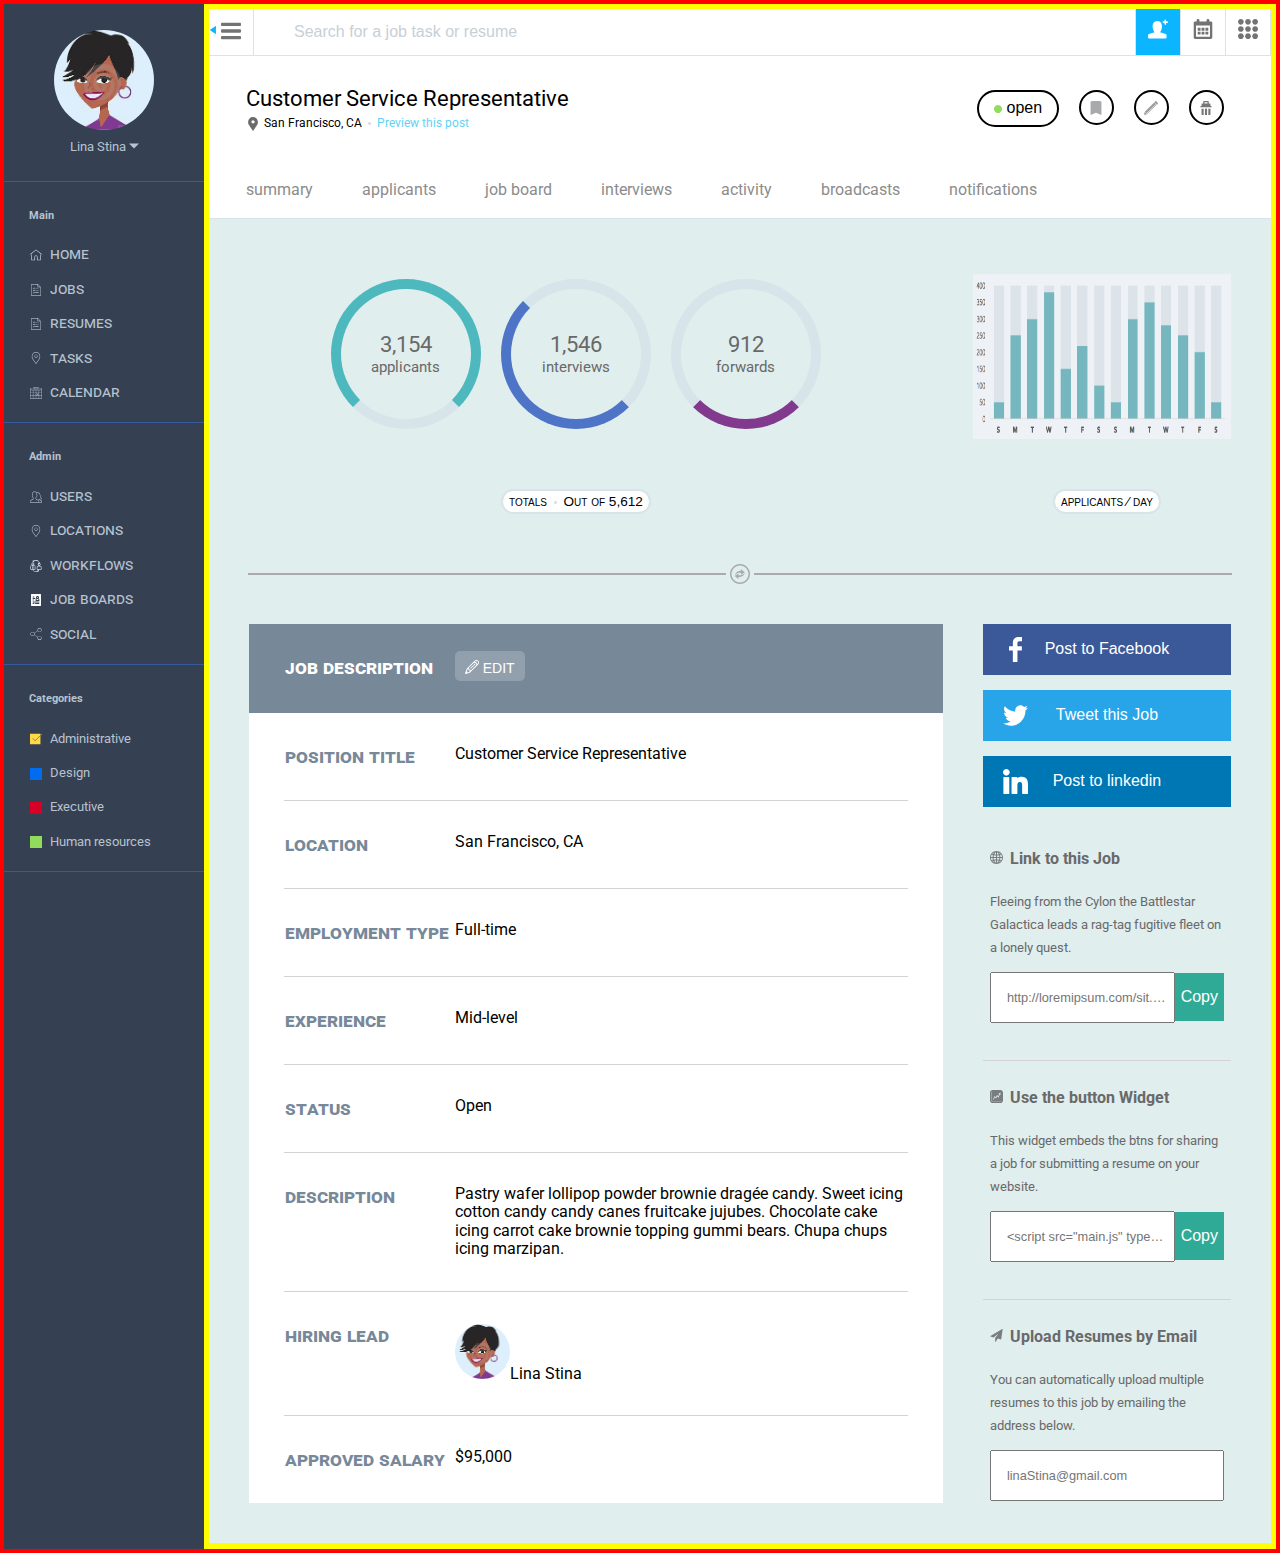
==== commit 1a63a32f: "Major work on site" ====
--- a/index.html
+++ b/index.html
@@ -11,7 +11,7 @@
     <aside>
       <section id="avatar-section">
         <figure>
-          <img src="images/avatar.jpeg" id="avatar" alt="avatar image" />
+          <img src="images/avatar.jpeg" class="lg-avatar" alt="avatar image" />
           <figcaption>Lina Stina<a id="avatar-link" href="#"><img src="images/down-arrow.svg" class="x-sm-icon"></a>
           </figcaption>
         </figure>
@@ -20,19 +20,19 @@
           <h4>Main</h4>
           <ul>
             <li>
-              <a href="#" class="aside-link"><img class="aside-icon" src="images/home.svg" alt="home icon">home</a>
-            </li>
-            <li>
-              <a href="#" class="aside-link"><img class="aside-icon" src="images/jobs.svg" alt="jobs icon">jobs</a>
-            </li>
-            <li>
-              <a href="#" class="aside-link"><img class="aside-icon" src="images/jobs.svg" alt="resumes icon">resumes</a>
-            </li>
-            <li>
-              <a href="#" class="aside-link"><img class="aside-icon" src="images/ice-blue-task.svg" alt="task icon">tasks</a>
-            </li>
-            <li>
-              <a href="#" class="aside-link"><img class="aside-icon" src="images/calendar.svg" alt="calendar icon">calendar</a>
+              <a href="#" class="aside-link"><img class="all-aside-icons" src="images/home.svg" alt="home icon">home</a>
+            </li>
+            <li>
+              <a href="#" class="aside-link"><img class="all-aside-icons" src="images/jobs.svg" alt="jobs icon">jobs</a>
+            </li>
+            <li>
+              <a href="#" class="aside-link"><img class="all-aside-icons" src="images/jobs.svg" alt="resumes icon">resumes</a>
+            </li>
+            <li>
+              <a href="#" class="aside-link"><img class="all-aside-icons" src="images/ice-blue-task.svg" alt="task icon">tasks</a>
+            </li>
+            <li>
+              <a href="#" class="aside-link"><img class="all-aside-icons" src="images/calendar.svg" alt="calendar icon">calendar</a>
             </li>
           </ul>
         </div>
@@ -40,19 +40,19 @@
           <h4>Admin</h4>
           <ul>
             <li>
-              <a href="#" class="aside-link"><img class="aside-icon" src="images/users.svg" alt="user icon" align="bottom">users</a>
-            </li>
-            <li>
-              <a href="#" class="aside-link"><img class="aside-icon" src="images/ice-blue-task.svg" alt="location icon">locations</a>
-            </li>
-            <li>
-              <a href="#" class="aside-link"><img class="aside-icon" src="images/workflow.svg" alt="workflow icon">workflows</a>
-            </li>
-            <li>
-              <a href="#" class="aside-link"><img class="aside-icon" src="images/job-board.svg" alt="job board icon">job boards</a>
-            </li>
-            <li>
-              <a href="#" class="aside-link"><img class="aside-icon aside-social" src="images/social.svg" alt="social icon">social</a>
+              <a href="#" class="aside-link"><img class="all-aside-icons" src="images/users.svg" alt="user icon" align="bottom">users</a>
+            </li>
+            <li>
+              <a href="#" class="aside-link"><img class="all-aside-icons" src="images/ice-blue-task.svg" alt="location icon">locations</a>
+            </li>
+            <li>
+              <a href="#" class="aside-link"><img class="all-aside-icons" src="images/workflow.svg" alt="workflow icon">workflows</a>
+            </li>
+            <li>
+              <a href="#" class="aside-link"><img class="all-aside-icons" src="images/job-board.svg" alt="job board icon">job boards</a>
+            </li>
+            <li>
+              <a href="#" class="aside-link"><img class="all-aside-icons aside-social" src="images/social.svg" alt="social icon">social</a>
             </li>
           </ul>
         </div>
@@ -60,56 +60,57 @@
           <h4>Categories</h4>
           <ul>
             <li>
-              <a href="#" class="aside-reg-caps"><img class="aside-icon" src="images/yellow-sq.svg" alt="yellow square">Administrative</a>
-            </li>
-            <li>
-              <a href="#" class="aside-reg-caps"><img class="aside-icon" src="images/blue-sq.svg" alt="blue square">Design</a>
-            </li>
-            <li>
-              <a href="#" class="aside-reg-caps"><img class="aside-icon" src="images/red-sq.svg" alt="red square">Executive</a>
-            </li>
-            <li>
-              <a href="#" class="aside-reg-caps"><img class="aside-icon" src="images/green-sq.svg" alt="green square">Human resources</a>
+              <a href="#" class="aside-reg-caps"><img class="all-aside-icons" src="images/yellow-sq.svg" alt="yellow square">Administrative</a>
+            </li>
+            <li>
+              <a href="#" class="aside-reg-caps"><img class="all-aside-icons" src="images/blue-sq.svg" alt="blue square">Design</a>
+            </li>
+            <li>
+              <a href="#" class="aside-reg-caps"><img class="all-aside-icons" src="images/red-sq.svg" alt="red square">Executive</a>
+            </li>
+            <li>
+              <a href="#" class="aside-reg-caps"><img class="all-aside-icons" src="images/green-sq.svg" alt="green square">Human resources</a>
             </li>
           </ul>
         </div>
-
     </aside>
     <main>
-      <nav id="expanded-nav">
-        <div class="all-expanded-nav-boxes exp-nav-box1" role="contains blue arrow to indicate more">
-          <!-- <img src="images/blue-triangle.svg" alt="blue triangle" class="blue-triangle-icon"/> -->
-          <svg xmlns="http://www.w3.org/2000/svg" xmlns:xlink="http://www.w3.org/1999/xlink" version="1.1" viewBox="0 0 24 24" enable-background="new 0 0 24 24" width="25px" height="25px">
+      <nav id="primary-nav">
+        <div class="all-primary-nav-boxes primary-nav-box1" role="contains blue arrow to indicate more">
+          <a href="#"><img src="images/blue-triangle.svg" alt="blue triangle" class="blue-triangle-icon"/></a>
+          <a href="#"><svg xmlns="http://www.w3.org/2000/svg" xmlns:xlink="http://www.w3.org/1999/xlink" version="1.1" viewBox="0 0 24 24" enable-background="new 0 0 24 24" width="20px" height="20px">
             <g>
               <path d="M24,3c0-0.6-0.4-1-1-1H1C0.4,2,0,2.4,0,3v2c0,0.6,0.4,1,1,1h22c0.6,0,1-0.4,1-1V3z" fill="#737373" class="svg-hover"/>
               <path d="M24,11c0-0.6-0.4-1-1-1H1c-0.6,0-1,0.4-1,1v2c0,0.6,0.4,1,1,1h22c0.6,0,1-0.4,1-1V11z" fill="#737373" class="svg-hover"/>
               <path d="M24,19c0-0.6-0.4-1-1-1H1c-0.6,0-1,0.4-1,1v2c0,0.6,0.4,1,1,1h22c0.6,0,1-0.4,1-1V19z" fill="#737373" class="svg-hover"/>
             </g>
           </svg>
-        </div>
-        <div class="all-expanded-nav-boxes exp-nav-box2" role="search field">
-          <!-- <svg xmlns="http://www.w3.org/2000/svg" xmlns:xlink="http://www.w3.org/1999/xlink" version="1.1" id="Capa_1" x="0px" y="0px" viewBox="0 0 56.966 56.966" style="enable-background:new 0 0 56.966 56.966;" xml:space="preserve" width="25px" height="25px">
+          </a>
+        </div>
+        <div class="all-primary-nav-boxes primary-nav-box2" role="search field">
+          <!-- <svg xmlns="http://www.w3.org/2000/svg" xmlns:xlink="http://www.w3.org/1999/xlink" version="1.1" id="Capa_1" x="0px" y="0px" viewBox="0 0 56.966 56.966" style="enable-background:new 0 0 56.966 56.966;" xml:space="preserve" width="20px" height="20px">
           <path d="M55.146,51.887L41.588,37.786c3.486-4.144,5.396-9.358,5.396-14.786c0-12.682-10.318-23-23-23s-23,10.318-23,23  s10.318,23,23,23c4.761,0,9.298-1.436,13.177-4.162l13.661,14.208c0.571,0.593,1.339,0.92,2.162,0.92  c0.779,0,1.518-0.297,2.079-0.837C56.255,54.982,56.293,53.08,55.146,51.887z M23.984,6c9.374,0,17,7.626,17,17s-7.626,17-17,17  s-17-7.626-17-17S14.61,6,23.984,6z" fill="#87898a" class="svg-hover search-img"/>
           <g>
           </g>
           </svg> -->
           <input class="nav-input-field" type="text" placeholder="Search for a job task or resume" />
         </div>
-        <div class="all-expanded-nav-boxes exp-nav-box3" role="main-nav">
+        <div class="all-primary-nav-boxes primary-nav-box3" role="main-nav">
           <?xml version="1.0" encoding="iso-8859-1"?>
           <!-- Generator: Adobe Illustrator 16.0.0, SVG Export Plug-In . SVG Version: 6.00 Build 0)  -->
           <!DOCTYPE svg PUBLIC "-//W3C//DTD SVG 1.1//EN" "http://www.w3.org/Graphics/SVG/1.1/DTD/svg11.dtd">
-          <svg xmlns="http://www.w3.org/2000/svg" xmlns:xlink="http://www.w3.org/1999/xlink" version="1.1" id="Capa_1" x="0px" y="0px" width="25px" height="25px" viewBox="0 0 37.644 37.644" style="enable-background:new 0 0 37.644 37.644;" xml:space="preserve">
+        <a href="#"><svg xmlns="http://www.w3.org/2000/svg" xmlns:xlink="http://www.w3.org/1999/xlink" version="1.1" id="Capa_1" x="0px" y="0px" width="20px" height="20px" viewBox="0 0 37.644 37.644" style="enable-background:new 0 0 37.644 37.644;" xml:space="preserve">
           <g>
           	<path d="M37.644,5.957c0,0.829-0.672,1.5-1.5,1.5h-2.118v2.119c0,0.829-0.672,1.5-1.5,1.5s-1.5-0.671-1.5-1.5V7.457h-2.119   c-0.828,0-1.5-0.671-1.5-1.5c0-0.829,0.672-1.5,1.5-1.5h2.119V2.339c0-0.829,0.672-1.5,1.5-1.5s1.5,0.671,1.5,1.5v2.118h2.118   C36.972,4.457,37.644,5.129,37.644,5.957z M33.246,28.093l-10.557-3.299c2.28-2.717,3.668-7.024,3.668-11.055   C26.357,7.64,22.88,3.7,17.502,3.7c-5.38,0-8.857,3.94-8.857,10.039c0,4.03,1.387,8.338,3.669,11.055L1.756,28.093   C0.711,28.419,0,29.384,0,30.48v3.824c0,1.383,1.119,2.5,2.5,2.5h30.002c1.381,0,2.5-1.117,2.5-2.5V30.48   C35.002,29.386,34.291,28.42,33.246,28.093z" fill="#FFFFFF" class="svg-hover"/>
           </g>
           </svg>
-        </div>
-        <div class="all-expanded-nav-boxes exp-nav-box4" role="main-nav">
-          <?xml version="1.0" encoding="iso-8859-1"?>
+        </a>
+        </div>
+        <div class="all-primary-nav-boxes primary-nav-box4" role="main-nav">
+          <a href="#"><?xml version="1.0" encoding="iso-8859-1"?>
           <!-- Generator: Adobe Illustrator 16.0.0, SVG Export Plug-In . SVG Version: 6.00 Build 0)  -->
           <!DOCTYPE svg PUBLIC "-//W3C//DTD SVG 1.1//EN" "http://www.w3.org/Graphics/SVG/1.1/DTD/svg11.dtd">
-          <svg xmlns="http://www.w3.org/2000/svg" xmlns:xlink="http://www.w3.org/1999/xlink" version="1.1" id="Capa_1" x="0px" y="0px" width="25px" height="25px" viewBox="0 0 361.77 361.77" style="enable-background:new 0 0 361.77 361.77;" xml:space="preserve">
+          <svg xmlns="http://www.w3.org/2000/svg" xmlns:xlink="http://www.w3.org/1999/xlink" version="1.1" id="Capa_1" x="0px" y="0px" width="20px" height="20px" viewBox="0 0 361.77 361.77" style="enable-background:new 0 0 361.77 361.77;" xml:space="preserve">
           <g>
           	<g>
           		<g>
@@ -124,11 +125,12 @@
           	</g>
           </g>
         </svg>
-        </div>
-        <div class="all-expanded-nav-boxes exp-nav-box5" role="main-nav">
-          <?xml version="1.0" encoding="iso-8859-1"?>
+        </a>
+        </div>
+        <div class="all-primary-nav-boxes primary-nav-box5" role="main-nav">
+          <a href="#"><?xml version="1.0" encoding="iso-8859-1"?>
           <!-- Generator: Adobe Illustrator 19.0.0, SVG Export Plug-In . SVG Version: 6.00 Build 0)  -->
-          <svg xmlns="http://www.w3.org/2000/svg" xmlns:xlink="http://www.w3.org/1999/xlink" version="1.1" id="Capa_1" x="0px" y="0px" viewBox="0 0 56 56" style="enable-background:new 0 0 56 56;" xml:space="preserve" width="25px" height="25px">
+          <svg xmlns="http://www.w3.org/2000/svg" xmlns:xlink="http://www.w3.org/1999/xlink" version="1.1" id="Capa_1" x="0px" y="0px" viewBox="0 0 56 56" style="enable-background:new 0 0 56 56;" xml:space="preserve" width="20px" height="20px">
           <g>
           	<path d="M8,40c-4.411,0-8,3.589-8,8s3.589,8,8,8s8-3.589,8-8S12.411,40,8,40z" fill="#737373" class="svg-hover"/>
           	<path d="M28,40c-4.411,0-8,3.589-8,8s3.589,8,8,8s8-3.589,8-8S32.411,40,28,40z" fill="#737373" class="svg-hover"/>
@@ -141,6 +143,7 @@
           	<path d="M48,16c4.411,0,8-3.589,8-8s-3.589-8-8-8s-8,3.589-8,8S43.589,16,48,16z" fill="#737373" class="svg-hover"/>
           </g>
           </svg>
+          </a>
         </div>
       </nav><!--End Nav-->
       <section id="job-title-section">
@@ -206,28 +209,34 @@
           </section>
         </div>
         <nav class="job-title-section-bottom-nav">
-          <a>summary</a>
-          <a>applicants</a>
-          <a>job board</a>
-          <a>interviews</a>
-          <a>activity</a>
-          <a>broadcasts</a>
-          <a>notifications</a>
+          <a class="hidden-nav-btns nav1">summary</a>
+          <a class="hidden-nav-btns nav2">applicants</a>
+          <a class="hidden-nav-btns nav3">job board</a>
+          <a class="hidden-nav-btns nav4">interviews</a>
+          <a class="hidden-nav-btns nav5">activity</a>
+          <a class="hidden-nav-btns nav6">broadcasts</a>
+          <a class="hidden-nav-btns nav7">notifications</a>
+          <a class="hidden-nav-btns nav-more">more<img src="images/down-arrow.svg" class="x-sm-icon" alt="down arrow icon"></a>
         </nav>
+        <section id="mobile-view-nav">
+          <a href="#"><img src="images/menu.svg" alt="menu icon" class="mobile-nav-btn"/></a>
+          <a href="#"><img src="images/phone.svg" alt="phone icon" class="mobile-nav-btn"/></a>
+          <a href="#"><img src="images/upload.svg" alt="upload icon" class="mobile-nav-btn"/></a>
+        </section><!--End mobile-view-nav-->
       </section> <!--End Job Title Section-->
       <section id="graphs-section">
-        <div id="circle-graph-and-txt" role="">
+        <div id="circle-graph-and-txt" role="holds the circle graphs and their text">
           <div class="circle-graphs-section">
-            <div class="circle-graphs circle-graph-1" role="">
-              <div class="circle-txt-group">3,154<span class="in-circle-sm-txt" role="">applicants</span>
+            <div class="circle-graphs circle-graph-1" role="holds circle one">
+              <div class="circle-txt-group">3,154<span class="in-circle-sm-txt" role="text inside of circle">applicants</span>
               </div>
             </div>
-            <div class="circle-graphs circle-graph-2" role="">
-              <div class="circle-txt-group" role="">1,546<span class="in-circle-sm-txt">interviews</span>
+            <div class="circle-graphs circle-graph-2" role="holds circle two">
+              <div class="circle-txt-group" role="text inside of circle">1,546<span class="in-circle-sm-txt">interviews</span>
               </div>
             </div>
-            <div class="circle-graphs circle-graph-3" role="">
-              <div class="circle-txt-group" role="">912<span class="in-circle-sm-txt">forwards</span>
+            <div class="circle-graphs circle-graph-3" role="holds circle three">
+              <div class="circle-txt-group" role="text inside of circle">912<span class="in-circle-sm-txt">forwards</span>
               </div>
             </div>
           </div>
@@ -286,7 +295,7 @@
             </tr>
             <tr>
               <th>hiring lead</td>
-                <td><img src="images/avatar.jpeg" alt="avatar image" class="round-avatar-icon"><span>Lina Stina </span></td>
+                <td><img src="images/avatar.jpeg" alt="avatar image" class="sm-avatar"><span>Lina Stina </span></td>
             </tr>
             <tr>
               <th>approved salary</td>
--- a/main.css
+++ b/main.css
@@ -1,718 +1,985 @@
 /** GENERAL PAGE STYLING **/
-  * {
+*
+{
     box-sizing: border-box;
-  }
-
-  body {
-    display: flex;
-    height: 100%;
+}
+
+body
+{
+    font-family: 'Roboto', sans-serif;
+
+    display: flex;
+
+    min-height: 100%;
     margin: 0;
     padding: 0;
-    font-family: 'Roboto', sans-serif;
+
     border: 4px solid red;
-  }
-
-  aside {
+}
+
+#mobile-view-nav
+{
     display: none;
+}
+
+aside
+{
+    display: none;
+
     background-color: #354052;
-  }
-
-  aside,
-  figcaption {
-    color: #B7C3D0;
-  }
-
-  figure{
-    margin-top: 0px;
-  }
-
-  #avatar-section,
-  .aside-category-links {
+}
+
+aside,
+figcaption
+{
+    color: #b7c3d0;
+}
+
+
+
+#avatar-section,
+.aside-category-links
+{
     border-bottom: 1px inset #1a2b4d;
+}
+
+#avatar-link
+{
+    padding-left: 3px;
+}
+
+figure
+{
+    display: flex;
+    flex-direction: column;
+
+    padding: 10px 0;
+
+    align-items: center;
+}
+
+.aside-category-links
+{
     padding: 13px 0;
-  }
-
-  #avatar-link {
-    padding-left: 3px;
-  }
-
-  .aside-category-links ul{
+}
+
+.aside-category-links ul
+{
+    width: 200px;
+    margin: 0;
+    padding: 0;
+
     list-style-type: none;
-     margin: 0;
-     padding: 0;
-     width: 200px;
-  }
-
- .aside-category-links li {
-   display: block;
-   padding: 8px 16px;
-   text-decoration: none;
-  }
-
-  .aside-category-links li:hover {
-    background-color: #42526C;
-    border-left: 3px solid #0BB5FF;
-  }
-
-  .aside-category-links a {
-    color: #B7C3D0;
+}
+
+.aside-category-links li
+{
+    display: block;
+
+    padding: 8px 16px;
+
     text-decoration: none;
+}
+
+.aside-category-links li:hover
+{
+    border-left: 3px solid #0bb5ff;
+    background-color: #42526c;
+}
+
+.aside-category-links a
+{
     padding-left: 10px;
-  }
-
- .aside-reg-caps:hover,.aside-link:hover {
+
+    text-decoration: none;
+
+    color: #b7c3d0;
+}
+
+.aside-reg-caps:hover,
+.aside-link:hover
+{
     color: #fff;
-  }
+}
 
 /**FONT STYLING**/
-  h3 {
-    color: #6B6B6B;
-  }
-
-  figcaption {
+
+h1
+{
+    font-size: 22px;
+    font-weight: 400;
+
+    margin: 0;
+}
+
+h3
+{
+    color: #6b6b6b;
+}
+
+figcaption
+{
+    font-size: 80%;
+
+    padding-top: 10px;
+
     text-align: center;
+}
+
+.aside-link,
+.graph-btn-txt,
+thead,
+th,
+.resume-edit-btn
+{
+    font-variant: small-caps;
+}
+
+.aside-reg-caps
+{
     font-size: 80%;
-  }
-
-  .aside-link,
-  .graph-btn-txt,
-  thead,
-  th,
-  .resume-edit-btn  {
-    font-variant: small-caps;
-  }
-
-  .aside-reg-caps {
-    font-size: 80%;
-  }
-
-  .aside-category-links h4 {
+}
+
+.aside-category-links h4
+{
     font-size: 70%;
-    padding-left: 25px
-  }
+
+    padding-left: 25px;
+}
 
 /** MAIN SECTION **/
-  main {
-    width: 100%;
+main
+{
+    width: 100%;
+    min-height: 100%;
+
     border: 5px solid yellow;
-  }
-
-  #expanded-nav {
-    display: flex;
-    width: 100%;
+}
+
+#primary-nav
+{
+    display: flex;
+
+    width: 100%;
+
+    border-bottom: 1px inset #d7e4ea;
+
     flex-wrap: wrap;
-    border-bottom: 1px inset #D7E4EA;
-  }
-
-  .all-expanded-nav-boxes {
-    border-right: 1px solid #D7E4EA;
-  }
-
-  .all-expanded-nav-boxes svg {
-    display: block;
-    margin: 10px auto;
-  }
-
-  .all-expanded-nav-boxes:hover .svg-hover,
-  .all-four-job-title-nav-btns:hover .svg-hover {
+}
+
+.all-primary-nav-boxes
+{
+    border-right: 1px solid #d7e4ea;
+}
+
+.all-primary-nav-boxes:hover .svg-hover,
+.all-four-job-title-nav-btns:hover .svg-hover
+{
     fill: #fff;
-  }
-
-  .all-expanded-nav-boxes:hover,
-  .exp-nav-box3 {
-    background-color: #0BB5FF;
-  }
-
-  .exp-nav-box1,
-  .exp-nav-box3,
-  .exp-nav-box4,
-  .exp-nav-box5 {
+}
+
+.all-primary-nav-boxes:hover,
+.primary-nav-box3
+{
+    background-color: #0bb5ff;
+}
+
+.primary-nav-box1,
+.primary-nav-box3,
+.primary-nav-box4,
+.primary-nav-box5
+{
+    min-width: 45px;
+    max-width: 60px;
     min-height: 45px;
-    min-width: 45px;
     max-height: 60px;
-    max-width: 60px;
-  }
-
-  .exp-nav-box2 {
+}
+
+.primary-nav-box2
+{
     min-width: 10%;
+
     flex: 2;
-  }
-
-  .nav-input-field {
+}
+
+.nav-input-field
+{
     position: relative;
+
     width: 100%;
     height: 100%;
     padding-left: 40px;
+
     border-style: none;
-  }
-
-  /*.search-img {
+}
+
+/*.search-img {
     position: absolute;
-    top: 20px;
-    left: 0;
+    top: 60px;
+    left: 5;
   }*/
 
-  input[type="text"].nav-input-field::-webkit-input-placeholder {
+input[type='text'].nav-input-field::-webkit-input-placeholder
+{
     color: #c8cfd6;
-  }
-
-
-  /** JOB TITLE SECTION **/
-  #job-title-section {
-    display: flex;
+}
+
+
+/** JOB TITLE SECTION **/
+#job-title-section
+{
+    display: flex;
+
+    width: 100%;
+
     flex-flow: row wrap;
-    width: 100%;
-  }
-
-  #job-title-section,
-  #resume-social-media-section{
-    border-bottom: 1px inset #D7E4EA;
-  }
-
-  .job-title-header-section {
-    display: flex;
+}
+
+#job-title-section,
+#resume-social-media-section
+{
+    border-bottom: 1px inset #d7e4ea;
+}
+
+.job-title-header-section
+{
+    display: flex;
+
+    width: 93%;
+    margin: 30px auto;
+
     flex-wrap: wrap;
     justify-content: space-between;
     align-items: center;
-    width: 95%;
-    margin: 30px auto;
-  }
-
-  .inner-job-title-box h1 {
-    margin: 0;
-    font-size: 22px;
-    font-weight: 400;
-  }
-
-  .job-title-location-para {
+}
+
+.job-title-location-para
+{
+    font-size: 12px;
+
     margin: 5px 0 0;
-    font-size: 12px;
-  }
-
-  .job-title-location-blue-txt {
+}
+
+.job-title-location-blue-txt
+{
     text-decoration: none;
-    color: #63D1F4;
-  }
-
- .job-title-location-blue-txt:hover {
-   text-decoration: underline;;
- }
-
-/*-----Job Title Button Section -----*/
-  .job-title-section-sub-nav {
-    display: flex;
-  }
-
-  .job-title-oblong-btn,
-  .job-title-section-sub-nav-btn {
+
+    color: #63d1f4;
+}
+
+.job-title-location-blue-txt:hover
+{
+    text-decoration: underline;
+}
+
+/** Job Title Sub Nav Section **/
+.job-title-section-sub-nav
+{
+    display: flex;
+}
+
+.job-title-oblong-btn,
+.job-title-section-sub-nav-btn
+{
     margin: 0 10px;
+
+    border-style: solid;
     background-color: #fff;
-    border-style: solid;
-  }
-
-  .job-title-oblong-btn:hover,
-  .job-title-section-sub-nav-btn:hover {
+}
+
+.job-title-oblong-btn:hover,
+.job-title-section-sub-nav-btn:hover
+{
+    color: #fff;
     background-color: #a9aaab;
-    color: #fff;
-  }
-
-  .job-title-oblong-btn {
+}
+
+.job-title-oblong-btn
+{
     width: 82px;
     padding: 7px;
+
     border-radius: 25px;
-  }
-
-  .job-title-section-sub-nav-btn {
+}
+
+.job-title-section-sub-nav-btn
+{
     width: 35px;
     height: 35px;
+
     border-radius: 50%;
-  }
-
-  .job-title-section-sub-nav-btn svg {
+}
+
+.job-title-section-sub-nav-btn svg
+{
     margin-top: 5px;
-  }
-
-  /** JOB TITLE SECTION BOTTOM NAV **/
-  .job-title-section-bottom-nav {
-    width: 95%;
+}
+
+/** JOB TITLE SECTION BOTTOM NAV **/
+
+.job-title-section-bottom-nav
+{
+    width: 93%;
     margin: 0 auto;
-  }
-
-  .job-title-section-bottom-nav a {
+}
+
+.job-title-section-bottom-nav a
+{
     display: inline-block;
-    margin-right: 20px;
+
+    margin-right: 45px;
     padding: 0 0 15px;
-    color: #8C8C8C;
-    border-bottom: 4px solid #FFF;
-  }
-
-  .job-title-section-bottom-nav a:hover {
-    color: #3D3D3D;
-    border-bottom: 4px solid #007FFF;
-  }
-
+
+    color: #8c8c8c;
+    border-bottom: 4px solid #fff;
+}
+
+.job-title-section-bottom-nav a:hover
+{
+    color: #3d3d3d;
+    border-bottom: 4px solid #007fff;
+}
+
+.hidden-nav-btns {
+  display: none;
+}
 
 /** DIVIDER IN MIDDLE OF PAGE **/
-  .bottom-line-with-image-divider {
-    width: 100%;
+
+.bottom-line-with-image-divider,
+.divider
+{
+    width: 100%;
+
     text-align: center;
-  }
-
-  .divider {
-    width: 100%;
+}
+
+.divider
+{
     margin: 0;
     padding: 0;
+}
+
+.divider:before,
+.divider:after
+{
+    display: inline-block;
+
+    width: 45%;
+    height: 2px;
+    margin: 0 0 3px 0;
+
+    content: ' ';
+
+    background-color: #ababab;
+    text-shadow: none;
+}
+
+/** GRAPH SECTION **/
+
+#graphs-section,
+#resume-social-media-section
+{
+    display: flex;
+
+    width: 100%;
+}
+
+.bottom-line-with-image-divider,
+#graphs-section,
+#resume-social-media-section
+{
+    background-color: #e0eeee;
+}
+
+.graph-btn
+{
     text-align: center;
-    }
-
-  .divider:before,
-  .divider:after  {
-    margin: 0 0 3px 0px;
-    display: inline-block;
-    height: 2px;
-    content: " ";
-    text-shadow: none;
-    background-color: #ABABAB;
-    }
-
-  .divider:before {
-    width: 46%;
-  }
-
-  .divider:after {
-    width: 43%;
-    }
-
-  /** GRAPH SECTION **/
-
-  #graphs-section,
-  #resume-social-media-section {
-    display: flex;
-    width: 100%;
-  }
-
-  .bottom-line-with-image-divider,
-  #graphs-section,
-  #resume-social-media-section {
-    background-color: #E0EEEE;
-  }
-
-  .graph-btn{
-    text-align: center;
-  }
-
-  .graph-btn-txt{
+}
+
+.graph-btn-txt
+{
+    font-size: 85%;
+
     height: 25px;
     margin: 0 auto 50px auto;
-    border-radius:25px;
+
+    text-align: center;
+
     border-style: solid;
+    border-color: #d7e4ea;
+    border-radius: 25px;
     background-color: #fff;
+}
+
+.graph-btn-txt:hover
+{
+    color: #fff;
+    background-color: #a9aaab;
+}
+
+#circle-graph-and-txt
+{
+    width: 100%;
+}
+
+.circle-graphs-section
+{
+    display: flex;
+
+    margin: 50px;
+
+    justify-content: center;
+}
+
+.circle-graphs
+{
+    font-size: 22px;
+    line-height: 22px;
+
+    display: inline-block;
+
+    width: 150px;
+    height: 150px;
+    margin: 10px;
+
     text-align: center;
-    font-size:85%;
-    border-color: #D7E4EA;
-  }
-
-  .graph-btn-txt:hover {
-    background-color: #a9aaab;
-    color: #fff;
-  }
-
-  .circle-graphs-section,
-  .bar-graph-section {
+
+    border: 10px solid black;
+    border-radius: 50%;
+}
+
+.circle-graph-1
+{
+    border-color: #4eb8bf #4eb8bf #d7e4ea #4eb8bf;
+}
+
+.circle-graph-2
+{
+    border-color: #d7e4ea #d7e4ea #4e74c7 #4e74c7;
+}
+
+.circle-graph-3
+{
+    border-color: #d7e4ea #d7e4ea #813a8e #d7e4ea;
+}
+
+.circle-txt-group
+{
+    margin-top: 45px;
+}
+
+.in-circle-sm-txt
+{
+    font-size: 70%;
+
     display: block;
-    }
-
-  #circle-graph-and-txt {
-    width: 100%;
-  }
-
-  .circle-graphs-section{
-    display: flex;
+}
+
+.bar-graph-section
+{
+    display: flex;
+
+    margin: 55px 40px 50px 30px;
+
     justify-content: space-between;
     align-content: space-between;
-    margin: 50px 40px 50px 30px;
-  }
-
-  .circle-graphs {
-    font-size: 22px;
-    line-height: 22px;
-    text-align: center;
-  }
-
-  .circle-graphs{
-    display: inline-block;
-    height: 150px;
-    width: 150px;
-    border-radius: 50%;
-    border: 10px solid black;
-  }
-
-  .circle-graph-1 {
-    border-color: #4EB8BF #4EB8BF #D7E4EA #4EB8BF;
-  }
-
-  .circle-graph-2 {
-    border-color: #D7E4EA #D7E4EA #4E74C7 #4E74C7;
-  }
-
-  .circle-graph-3 {
-    border-color:  #D7E4EA #D7E4EA #813A8E #D7E4EA;
-  }
-
-  .circle-txt-group{
-    margin-top: 45px;
-  }
-
-  .in-circle-sm-txt{
-    display: block;
-    font-size:70%;
-  }
-
-  .bar-graph-section {
-    display: flex;
-    justify-content: space-between;
-    align-content: space-between;
-    margin: 40px 40px 50px 30px;
-    }
-
-  .circle-graphs,
-  .social-widget {
+}
+
+.circle-graphs,
+.social-widget
+{
     color: dimgrey;
-  }
-
-  /** RESUME SECTION **/
-
-  table {
+}
+
+/** RESUME SECTION **/
+
+table
+{
     margin: 40px;
-    /*height: 550px;
-    max-width: 700px;*/
     padding: 10px;
+
     border-collapse: collapse;
+
     background-color: #fff;
-  }
-
-  th {
+}
+
+th
+{
     min-width: 170px;
-    color: #778899;
+
     text-align: left;
-  }
-
-  thead,
-  th,
-  .resume-edit-btn {
+
+    color: #789;
+}
+
+thead,
+th,
+.resume-edit-btn
+{
+    font-size: 20px;
     font-weight: 700px;
-    font-size: 20px;
-  }
-
-  thead,
-  .th-font {
+}
+
+thead,
+.th-font
+{
     color: #fff;
-  }
-
-  thead {
+}
+
+thead
+{
     height: 44px;
-    background-color: #778899;
-  }
-
-  tr {
-    display: flex;
+
+    background-color: #789;
+}
+
+tr
+{
+    display: flex;
+
+    width: 90%;
     margin: 0 auto;
-    padding: 27px 0;
-    width: 90%;
-  }
-
-  tr:not(:last-child) {
-      border-bottom: 1px solid #D3D3D3;
-  }
-
-  .resume-edit-btn {
+    padding: 31px 0;
+}
+
+tr:not(:last-child)
+{
+    border-bottom: 1px solid #d3d3d3;
+}
+
+.resume-edit-btn
+{
+    width: 70px;
     height: 30px;
-    width: 70px;
+    margin-top: -5px;
+
+    vertical-align: top;
+
+    color: #fff;
+    border-style: none;
+    border-radius: 5px;
     background-color: #929fad;
-    vertical-align: top;
-    margin-top: -5px;
+}
+
+.resume-edit-btn:hover
+{
+    border: 2px solid #789;
+}
+
+.resume-pencil-icon
+{
+    margin-right: 4px;
+}
+
+#social-section
+{
+    max-width: 90%;
+}
+
+.social-media-btn,
+.social-widget-input
+{
+    width: 100%;
+    height: 51px;
+}
+
+.social-media-btn,
+.input-copy-btn
+{
     border-style: none;
-    color: #fff;
-    border-radius: 5px;
-  }
-
-  .resume-edit-btn:hover {
-    border: 2px solid #778899;
-  }
-
-  .resume-pencil-icon {
-    margin-right: 4px;
-  }
-
-  #resume-social-media-section {
-    height: auto;
-  }
-
-  #social-section {
-    height: 550px;
-    width: 330px;
-    margin-top: 40px;
-    margin-right: 40px;
-  }
-
-  .social-media-btn,
-  .social-widget-input {
-    width: 100%;
-  }
-
-  .social-media-btn,
-  .social-widget-input {
-    height: 52px;
-  }
-
-  .social-media-btn,
-  .input-copy-btn  {
-    border-style: none;
-  }
-
-  .social-media-btn {
+}
+
+.social-media-btn
+{
     margin-bottom: 15px;
+
     color: #fff;
     background-repeat: no-repeat;
+    background-position: 20px 50%;
     background-size: 25px;
-    background-position: 20px 50%
-  }
-
-  .facebook {
-    background-color: #3B5998;
+}
+
+.facebook
+{
+    background-color: #3b5998;
     background-image: url(images/facebook.svg);
-  }
-
-  .twitter {
-    background-color:#28A4E8;
+}
+
+.twitter
+{
+    background-color: #28a4e8;
     background-image: url(images/twitter.svg);
-  }
-
-  .linkedin {
-    background-color:#0077B5;
+}
+
+.linkedin
+{
+    background-color: #0077b5;
     background-image: url(images/linkedin.svg);
-  }
-
-  .btns-social {
-    height: 35%;
-  }
-
-  .social-media-btn:hover {
-    border: 4px solid #E0EEEE
-  }
-
-  #social-widget-section {
-    width: 100%;
-    /*height: 65%;*/
-  }
-
-  .widget-input-btn-div {
-    display: flex;
+}
+
+.social-media-btn:hover
+{
+    border: 4px solid #e0eeee;
+}
+
+#social-widget-section
+{
+    width: 100%;
+}
+
+.widget-input-btn-div
+{
+    display: flex;
+
     margin-bottom: 30px;
-  }
-
-  .social-widget-input {
+}
+
+.social-widget-input
+{
+    font-size: 80%;
+
+    overflow: hidden;
+
+    width: 100%;
+    padding-left: 15px;
+
     text-align: center;
-    width: 250px;
     white-space: nowrap;
-    overflow: hidden;
     text-overflow: ellipsis;
-    font-size: 80%;
-    padding-left: 15px;
-  }
-
-  .social-widget {
-   width: 100%;
-   padding: 7px;
-   text-align: left;
-  }
-
-  .social-widget p {
+}
+
+.social-widget
+{
+    width: 100%;
+    padding: 7px;
+
+    text-align: left;
+}
+
+.social-widget p
+{
     font-size: 80%;
     line-height: 1.8;
-  }
-
-  .social-widget:not(:last-child) {
-    border-bottom: 1px solid #D3D3D3;
-  }
-
-  .social-widget-last-child-input {
-    width: 350px;
+}
+
+.social-widget:not(:last-child)
+{
+    border-bottom: 1px solid #d3d3d3;
+}
+
+.social-widget-last-child-input
+{
+    width: 100%;
+
     text-align: left;
-  }
-
-  .input-copy-btn {
+}
+
+.input-copy-btn
+{
+    width: 25%;
     height: 48px;
-    width: 70px;
-    vertical-align: bottom;
-    color: #FFF;
-    background-color: #2FAA96;
-  }
-
-  .input-copy-btn:hover {
-    border: 1px solid #E0EEEE
-  }
-
-  /** IMAGES AND ICONS **/
-
-  #avatar {
+    margin-top: 1px;
+
+    color: #fff;
+    background-color: #2faa96;
+}
+
+.input-copy-btn:hover
+{
+    border: 1px solid #e0eeee;
+}
+
+/** IMAGES AND ICONS **/
+
+.lg-avatar
+{
+    width: 100px;
     height: 100px;
-    width: 100px;
+
     border-radius: 50%;
-    margin-top: 30px;
-  }
-
-  .aside-icon {
+}
+
+.sm-avatar
+{
+    width: 55px;
+    height: 55px;
+
+    border-radius: 50%;
+}
+
+.all-aside-icons
+{
+    width: 12px;
     height: 12px;
-    width: 12px;
+    margin-right: 8px;
+
     vertical-align: middle;
-    margin-right: 8px;
-  }
-
-  .bar-graph-img {
-    height: 155px;
-    width: 450px;
-  }
-
-  .x-sm-dot-icon {
+}
+
+.all-primary-nav-boxes svg
+{
+    display: block;
+
+    margin: 10px auto;
+}
+
+.primary-nav-box1 svg
+{
+    display: inline;
+}
+
+.blue-triangle-icon
+{
+    width: 8px;
+    height: 8px;
+    margin: 17px 0;
+
+    transform: scaleX(-1);
+}
+
+.mobile-nav-btn
+{
+    width: 40px;
+    height: 40px;
+}
+
+.mobile-nav-btn:hover
+{
+    border: 2px solid #fff;
+}
+
+.bar-graph-img
+{
+    width: 100%;
+    height: 165px;
+}
+
+.x-sm-dot-icon
+{
+    width: 3px;
     height: 3px;
-    width: 3px;
     margin: auto 3px 2px 3px;
-  }
-
-  .x-sm-icon {
+}
+
+.x-sm-icon
+{
+    width: 10px;
     height: 10px;
-    width: 10px;
-  }
-
-  .location-sm-icon {
+}
+
+.sm-icon
+{
+    width: 14px;
+    height: 14px;
+
+    vertical-align: middle;
+}
+
+.location-sm-icon
+{
     margin-right: 4px;
-  }
-
-  .sm-icon {
-    height: 14px;
-    width: 14px;
+}
+
+.divider-icon
+{
+    width: 20px;
+    height: 20px;
+
     vertical-align: middle;
-  }
-
-  .divider-icon {
-    height: 20px;
-    width: 20px;
-    vertical-align: middle;
-  }
-
-  .green-dot-icon {
-    height:8px;
+}
+
+.green-dot-icon
+{
     width: 8px;
+    height: 8px;
     margin-right: 5px;
-  }
-
-  .blue-triangle-icon {
-    height: 8px;
-    width: 8px;
-    transform: scaleX(-1);
-    margin: 30px 0 0 11px;
-  }
-
-  .round-avatar-icon {
-    height: 55px;
-    width: 55px;
-    border-radius: 50%;
-  }
-
-  .social-media-icon {
+}
+
+.social-media-icon
+{
+    width: 30px;
     height: 30px;
-    width: 30px;
-  }
-
-  .social-widget-icon-img {
+}
+
+.social-widget-icon-img
+{
+    width: 13px;
     height: 13px;
-    width: 13px;
     margin-right: 3px;
-  }
-
-   #icon-hover-change svg:hover path {
-    fill: #fff;
-    pointer-events:none;
-  }
-
-  /**MEDIA QUERIES**/
-
-  @media screen and (max-width: 640px) {
-    .all-expanded-nav-boxes svg {
-      margin-top: 10px;
-    }
-
-    input[type="text"].nav-input-field::-webkit-input-placeholder {
-      font-size: 70%;
-    }
-
-    .job-title-section-bottom-nav {
-      font-size: 80%;
-    }
-
-    .job-title-section-sub-nav {
-      margin: 20px auto auto auto;
-
-    }
-
-    .job-title-header-section,
-    .job-title-section-bottom-nav {
-      margin: auto;
-      justify-content: space-around;
-      padding-top: 20px;
-    }
-
-    .bar-graph-img {
-      margin-top: -50px;
-    }
-
-    /*.job-title-header-section {
-      justify-content: center;
-    }
-
-    .inner-job-title-box h1 {
-      margin: 0;
-      font-size: 17px;
-      font-weight: 400;
-    }
-
-    .job-title-location-para {
-      margin: 13px 0 0;
-      font-size: 12px;
-    }
-
-    .job-title-section-sub-nav {
-      margin: 20px auto 0 auto;
-    }
-
-    .job-title-section-bottom-nav {
-      width: 80%;
-      margin: 0 auto;
-      font-size: 60%;
+}
+
+/**MEDIA QUERIES**/
+
+@media screen and (max-width: 500px)
+{
+    .circle-graphs-section
+    {
+        flex-direction: column;
+
+        align-items: center;
+    }
+
+    .bar-graph-img
+    {
+        width: 90%;
+        margin: 0 auto;
+    }
+
+    .divider:before,
+    .divider:after
+    {
+        width: 42%;
+    }
+}
+
+
+@media screen and (max-width: 652px)
+{
+    /*.job-title-section-sub-nav
+    {
+        display: none;
     }*/
 
-  }
-
-  @media screen and (min-width: 600px) {
-
-  }
-
-
-  @media screen and (min-width: 750px) {
-    aside{
-      display: block;
-    }
-
-  }
-
-  @media screen and (max-width: 750px) {
+    .hidden-nav-btns
+    {
+        display: none !important;
+    }
+
+    .all-primary-nav-boxes svg
+    {
+        margin-top: 10px;
+    }
+
+    input[type='text'].nav-input-field::-webkit-input-placeholder
+    {
+        font-size: 70%;
+    }
+
+    #mobile-view-nav
+    {
+        display: flex;
+
+        width: 450px;
+        height: 50px;
+        margin: 10px auto;
+        padding: 10px;
+
+        justify-content: space-around;
+    }
+
+    .job-title-section-bottom-nav
+    {
+        padding-left: 70px;
+    }
+
+    .job-title-header-section
+    {
+        margin: auto;
+        padding-top: 20px;
+
+        justify-content: space-around;
+    }
+
+    .bar-graph-section
+    {
+        margin: 50px 0;
+    }
+
+    .bar-graph-img
+    {
+        margin-top: -50px;
+    }
+
+    table
+    {
+        margin: 24px;
+    }
+
+    .social-widget-input
+    {
+        width: 106%;
+    }
+}
+
+@media screen and (min-width: 652px)
+{
+    .job-title-section-bottom-nav
+    {
+        margin: auto;
+        padding-top: 20px;
+        justify-content: space-around;
+    }
+}
+
+@media screen and (max-width: 700px)
+{
+}
+
+@media screen and (min-width: 700px)
+
+{
+
+    .nav1,
+    .nav2,
+    .nav3,
+    .nav4,
+    .nav-more
+    {
+        display: inline-block !important;
+    }
+}
+
+@media screen and (max-width: 750px)
+{
     #graphs-section,
-    #resume-social-media-section {
-      display: flex;
-      flex-direction: column;
-      justify-content: space-around;
-      align-items: center;
-    }
-
-  }
+    #resume-social-media-section
+    {
+        display: flex;
+        flex-direction: column;
+        justify-content: space-around;
+        align-items: center;
+    }
+}
+
+@media screen and (min-width: 750px)
+{
+    .nav5
+    {
+        display: inline-block !important;
+    }
+
+    .bar-graph-img
+    {
+        width: 100%;
+    }
+
+    #social-section
+    {
+        margin: 40px 40px 0 0;
+    }
+}
+
+@media screen and (min-width: 850px)
+{
+    aside
+    {
+        display: block;
+    }
+
+    .nav6
+    {
+        display: inline-block !important;
+    }
+
+
+    .nav7
+    {
+        display: inline-block !important;
+    }
+
+    .nav-more
+    {
+        display: none !important;
+    }
+}
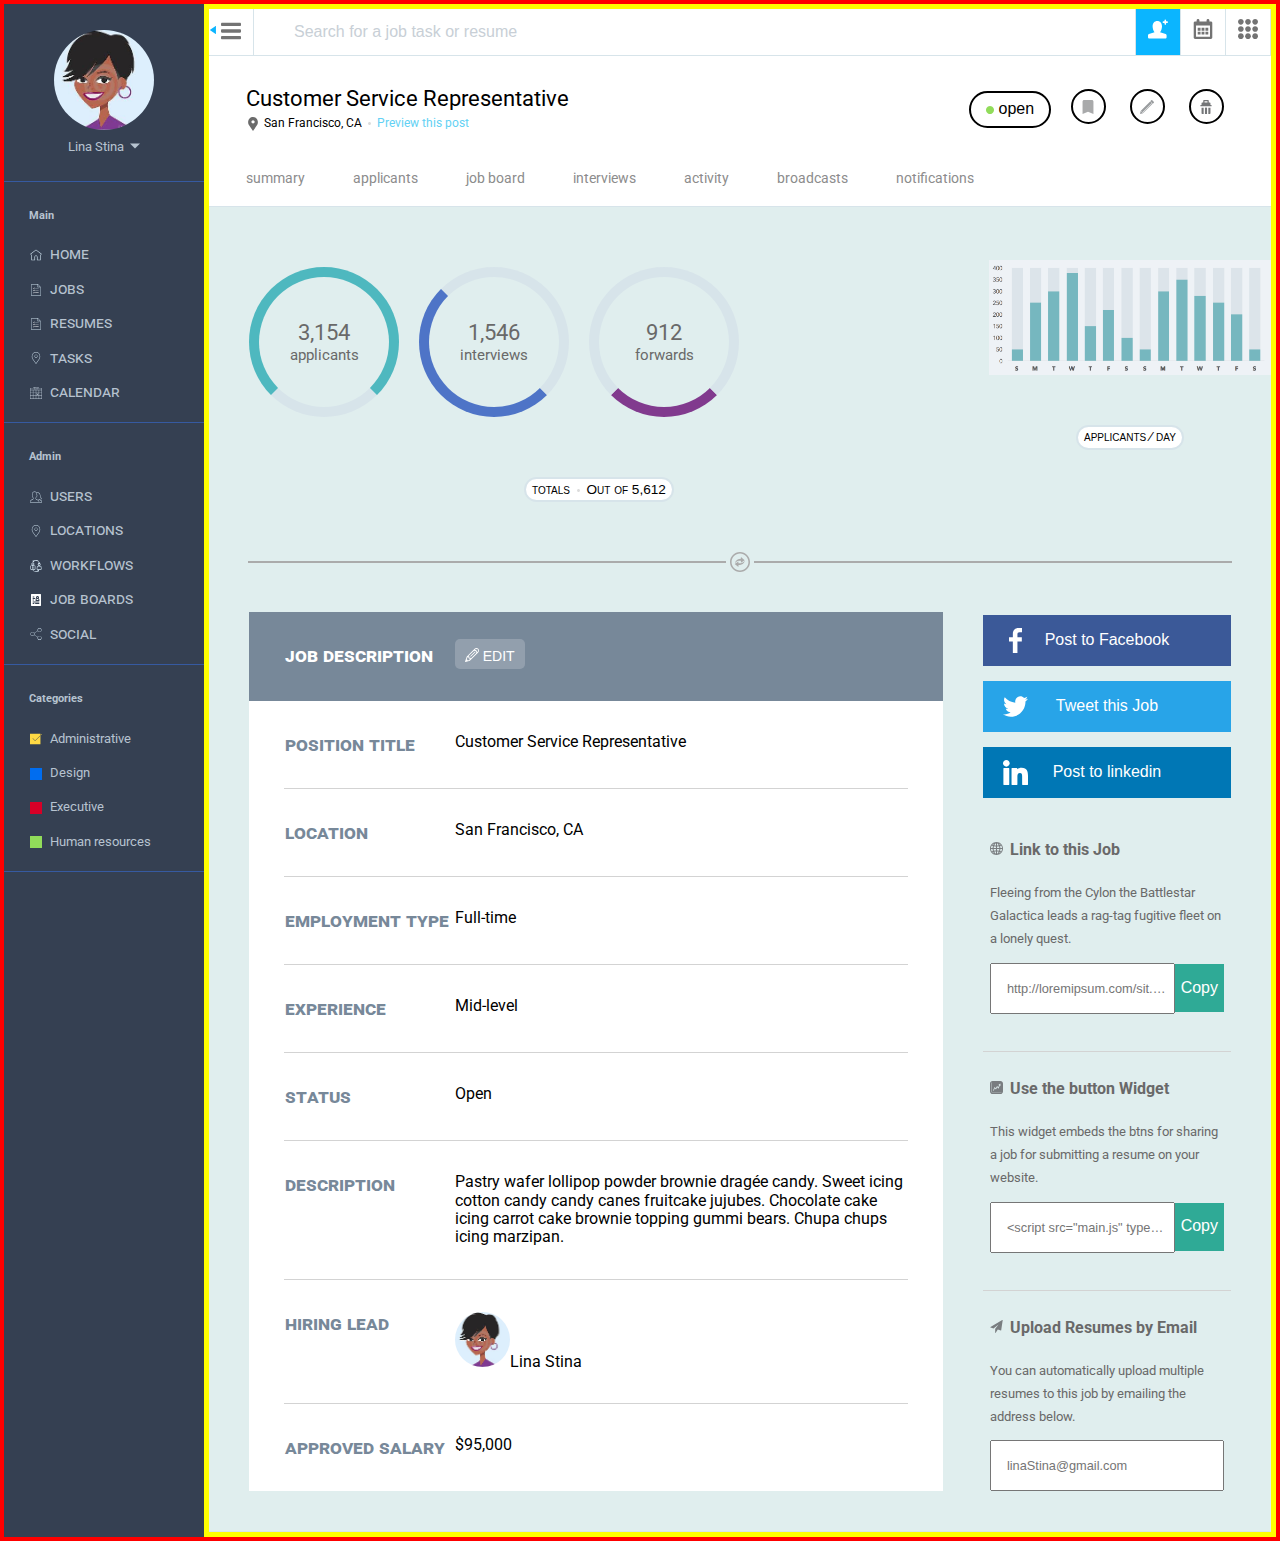
==== commit 1d264439: "Work work work" ====
--- a/index.html
+++ b/index.html
@@ -1,4 +1,5 @@
 <!Doctype html>
+
 <head>
   <title>KG Static Comp 3</title>
   <meta charset="utf-8" />
@@ -7,78 +8,81 @@
   <link href="main.css" rel="stylesheet" type="text/css" />
   <link href="https://fonts.googleapis.com/css?family=Roboto:400,700" rel="stylesheet">
 </head>
+
 <body id="wrapper">
-    <aside>
-      <section id="avatar-section">
-        <figure>
-          <img src="images/avatar.jpeg" class="lg-avatar" alt="avatar image" />
-          <figcaption>Lina Stina<a id="avatar-link" href="#"><img src="images/down-arrow.svg" class="x-sm-icon"></a>
-          </figcaption>
-        </figure>
-      </section><!--End Avatar Section-->
-        <div id="aside-section1" class="aside-category-links">
-          <h4>Main</h4>
-          <ul>
-            <li>
-              <a href="#" class="aside-link"><img class="all-aside-icons" src="images/home.svg" alt="home icon">home</a>
-            </li>
-            <li>
-              <a href="#" class="aside-link"><img class="all-aside-icons" src="images/jobs.svg" alt="jobs icon">jobs</a>
-            </li>
-            <li>
-              <a href="#" class="aside-link"><img class="all-aside-icons" src="images/jobs.svg" alt="resumes icon">resumes</a>
-            </li>
-            <li>
-              <a href="#" class="aside-link"><img class="all-aside-icons" src="images/ice-blue-task.svg" alt="task icon">tasks</a>
-            </li>
-            <li>
-              <a href="#" class="aside-link"><img class="all-aside-icons" src="images/calendar.svg" alt="calendar icon">calendar</a>
-            </li>
-          </ul>
-        </div>
-        <div id="aside-section2" class="aside-category-links">
-          <h4>Admin</h4>
-          <ul>
-            <li>
-              <a href="#" class="aside-link"><img class="all-aside-icons" src="images/users.svg" alt="user icon" align="bottom">users</a>
-            </li>
-            <li>
-              <a href="#" class="aside-link"><img class="all-aside-icons" src="images/ice-blue-task.svg" alt="location icon">locations</a>
-            </li>
-            <li>
-              <a href="#" class="aside-link"><img class="all-aside-icons" src="images/workflow.svg" alt="workflow icon">workflows</a>
-            </li>
-            <li>
-              <a href="#" class="aside-link"><img class="all-aside-icons" src="images/job-board.svg" alt="job board icon">job boards</a>
-            </li>
-            <li>
-              <a href="#" class="aside-link"><img class="all-aside-icons aside-social" src="images/social.svg" alt="social icon">social</a>
-            </li>
-          </ul>
-        </div>
-        <div id="aside-section3" class="aside-category-links">
-          <h4>Categories</h4>
-          <ul>
-            <li>
-              <a href="#" class="aside-reg-caps"><img class="all-aside-icons" src="images/yellow-sq.svg" alt="yellow square">Administrative</a>
-            </li>
-            <li>
-              <a href="#" class="aside-reg-caps"><img class="all-aside-icons" src="images/blue-sq.svg" alt="blue square">Design</a>
-            </li>
-            <li>
-              <a href="#" class="aside-reg-caps"><img class="all-aside-icons" src="images/red-sq.svg" alt="red square">Executive</a>
-            </li>
-            <li>
-              <a href="#" class="aside-reg-caps"><img class="all-aside-icons" src="images/green-sq.svg" alt="green square">Human resources</a>
-            </li>
-          </ul>
-        </div>
-    </aside>
-    <main>
-      <nav id="primary-nav">
-        <div class="all-primary-nav-boxes primary-nav-box1" role="contains blue arrow to indicate more">
-          <a href="#"><img src="images/blue-triangle.svg" alt="blue triangle" class="blue-triangle-icon"/></a>
-          <a href="#"><svg xmlns="http://www.w3.org/2000/svg" xmlns:xlink="http://www.w3.org/1999/xlink" version="1.1" viewBox="0 0 24 24" enable-background="new 0 0 24 24" width="20px" height="20px">
+  <aside>
+    <section id="avatar-section">
+      <figure>
+        <img src="images/avatar.jpeg" class="lg-avatar" alt="avatar image" />
+        <figcaption>Lina Stina
+          <a id="avatar-link" href="#"><img src="images/down-arrow.svg" class="x-sm-icon"></a>
+        </figcaption>
+      </figure>
+    </section>
+    <!--End Avatar Section-->
+    <div id="aside-section1" class="aside-category-links">
+      <h4>Main</h4>
+      <ul>
+        <li>
+          <a href="#" class="aside-link"><img class="all-aside-icons" src="images/home.svg" alt="home icon">home</a>
+        </li>
+        <li>
+          <a href="#" class="aside-link"><img class="all-aside-icons" src="images/jobs.svg" alt="jobs icon">jobs</a>
+        </li>
+        <li>
+          <a href="#" class="aside-link"><img class="all-aside-icons" src="images/jobs.svg" alt="resumes icon">resumes</a>
+        </li>
+        <li>
+          <a href="#" class="aside-link"><img class="all-aside-icons" src="images/ice-blue-task.svg" alt="task icon">tasks</a>
+        </li>
+        <li>
+          <a href="#" class="aside-link"><img class="all-aside-icons" src="images/calendar.svg" alt="calendar icon">calendar</a>
+        </li>
+      </ul>
+    </div>
+    <div id="aside-section2" class="aside-category-links">
+      <h4>Admin</h4>
+      <ul>
+        <li>
+          <a href="#" class="aside-link"><img class="all-aside-icons" src="images/users.svg" alt="user icon" align="bottom">users</a>
+        </li>
+        <li>
+          <a href="#" class="aside-link"><img class="all-aside-icons" src="images/ice-blue-task.svg" alt="location icon">locations</a>
+        </li>
+        <li>
+          <a href="#" class="aside-link"><img class="all-aside-icons" src="images/workflow.svg" alt="workflow icon">workflows</a>
+        </li>
+        <li>
+          <a href="#" class="aside-link"><img class="all-aside-icons" src="images/job-board.svg" alt="job board icon">job boards</a>
+        </li>
+        <li>
+          <a href="#" class="aside-link"><img class="all-aside-icons aside-social" src="images/social.svg" alt="social icon">social</a>
+        </li>
+      </ul>
+    </div>
+    <div id="aside-section3" class="aside-category-links">
+      <h4>Categories</h4>
+      <ul>
+        <li>
+          <a href="#" class="aside-reg-caps"><img class="all-aside-icons" src="images/yellow-sq.svg" alt="yellow square">Administrative</a>
+        </li>
+        <li>
+          <a href="#" class="aside-reg-caps"><img class="all-aside-icons" src="images/blue-sq.svg" alt="blue square">Design</a>
+        </li>
+        <li>
+          <a href="#" class="aside-reg-caps"><img class="all-aside-icons" src="images/red-sq.svg" alt="red square">Executive</a>
+        </li>
+        <li>
+          <a href="#" class="aside-reg-caps"><img class="all-aside-icons" src="images/green-sq.svg" alt="green square">Human resources</a>
+        </li>
+      </ul>
+    </div>
+  </aside>
+  <main>
+    <nav id="primary-nav">
+      <div class="all-primary-nav-boxes primary-nav-box1" role="contains blue arrow to indicate more">
+        <a href="#"><img src="images/blue-triangle.svg" alt="blue triangle" class="blue-triangle-icon" /></a>
+        <a href="#"><svg xmlns="http://www.w3.org/2000/svg" xmlns:xlink="http://www.w3.org/1999/xlink" version="1.1" viewBox="0 0 24 24" enable-background="new 0 0 24 24" width="20px" height="20px">
             <g>
               <path d="M24,3c0-0.6-0.4-1-1-1H1C0.4,2,0,2.4,0,3v2c0,0.6,0.4,1,1,1h22c0.6,0,1-0.4,1-1V3z" fill="#737373" class="svg-hover"/>
               <path d="M24,11c0-0.6-0.4-1-1-1H1c-0.6,0-1,0.4-1,1v2c0,0.6,0.4,1,1,1h22c0.6,0,1-0.4,1-1V11z" fill="#737373" class="svg-hover"/>
@@ -86,28 +90,29 @@
             </g>
           </svg>
           </a>
-        </div>
-        <div class="all-primary-nav-boxes primary-nav-box2" role="search field">
-          <!-- <svg xmlns="http://www.w3.org/2000/svg" xmlns:xlink="http://www.w3.org/1999/xlink" version="1.1" id="Capa_1" x="0px" y="0px" viewBox="0 0 56.966 56.966" style="enable-background:new 0 0 56.966 56.966;" xml:space="preserve" width="20px" height="20px">
+      </div>
+      <div class="all-primary-nav-boxes primary-nav-box2" role="search field">
+        <!-- <svg xmlns="http://www.w3.org/2000/svg" xmlns:xlink="http://www.w3.org/1999/xlink" version="1.1" id="Capa_1" x="0px" y="0px" viewBox="0 0 56.966 56.966" style="enable-background:new 0 0 56.966 56.966;" xml:space="preserve" width="20px" height="20px">
           <path d="M55.146,51.887L41.588,37.786c3.486-4.144,5.396-9.358,5.396-14.786c0-12.682-10.318-23-23-23s-23,10.318-23,23  s10.318,23,23,23c4.761,0,9.298-1.436,13.177-4.162l13.661,14.208c0.571,0.593,1.339,0.92,2.162,0.92  c0.779,0,1.518-0.297,2.079-0.837C56.255,54.982,56.293,53.08,55.146,51.887z M23.984,6c9.374,0,17,7.626,17,17s-7.626,17-17,17  s-17-7.626-17-17S14.61,6,23.984,6z" fill="#87898a" class="svg-hover search-img"/>
           <g>
           </g>
           </svg> -->
-          <input class="nav-input-field" type="text" placeholder="Search for a job task or resume" />
-        </div>
-        <div class="all-primary-nav-boxes primary-nav-box3" role="main-nav">
-          <?xml version="1.0" encoding="iso-8859-1"?>
-          <!-- Generator: Adobe Illustrator 16.0.0, SVG Export Plug-In . SVG Version: 6.00 Build 0)  -->
-          <!DOCTYPE svg PUBLIC "-//W3C//DTD SVG 1.1//EN" "http://www.w3.org/Graphics/SVG/1.1/DTD/svg11.dtd">
+        <input class="nav-input-field" type="text" placeholder="Search for a job task or resume" />
+      </div>
+      <div class="all-primary-nav-boxes primary-nav-box3" role="main-nav">
+        <?xml version="1.0" encoding="iso-8859-1"?>
+        <!-- Generator: Adobe Illustrator 16.0.0, SVG Export Plug-In . SVG Version: 6.00 Build 0)  -->
+        <!DOCTYPE svg PUBLIC "-//W3C//DTD SVG 1.1//EN" "http://www.w3.org/Graphics/SVG/1.1/DTD/svg11.dtd">
         <a href="#"><svg xmlns="http://www.w3.org/2000/svg" xmlns:xlink="http://www.w3.org/1999/xlink" version="1.1" id="Capa_1" x="0px" y="0px" width="20px" height="20px" viewBox="0 0 37.644 37.644" style="enable-background:new 0 0 37.644 37.644;" xml:space="preserve">
           <g>
           	<path d="M37.644,5.957c0,0.829-0.672,1.5-1.5,1.5h-2.118v2.119c0,0.829-0.672,1.5-1.5,1.5s-1.5-0.671-1.5-1.5V7.457h-2.119   c-0.828,0-1.5-0.671-1.5-1.5c0-0.829,0.672-1.5,1.5-1.5h2.119V2.339c0-0.829,0.672-1.5,1.5-1.5s1.5,0.671,1.5,1.5v2.118h2.118   C36.972,4.457,37.644,5.129,37.644,5.957z M33.246,28.093l-10.557-3.299c2.28-2.717,3.668-7.024,3.668-11.055   C26.357,7.64,22.88,3.7,17.502,3.7c-5.38,0-8.857,3.94-8.857,10.039c0,4.03,1.387,8.338,3.669,11.055L1.756,28.093   C0.711,28.419,0,29.384,0,30.48v3.824c0,1.383,1.119,2.5,2.5,2.5h30.002c1.381,0,2.5-1.117,2.5-2.5V30.48   C35.002,29.386,34.291,28.42,33.246,28.093z" fill="#FFFFFF" class="svg-hover"/>
           </g>
           </svg>
         </a>
-        </div>
-        <div class="all-primary-nav-boxes primary-nav-box4" role="main-nav">
-          <a href="#"><?xml version="1.0" encoding="iso-8859-1"?>
+      </div>
+      <div class="all-primary-nav-boxes primary-nav-box4" role="main-nav">
+        <a href="#">
+          <?xml version="1.0" encoding="iso-8859-1"?>
           <!-- Generator: Adobe Illustrator 16.0.0, SVG Export Plug-In . SVG Version: 6.00 Build 0)  -->
           <!DOCTYPE svg PUBLIC "-//W3C//DTD SVG 1.1//EN" "http://www.w3.org/Graphics/SVG/1.1/DTD/svg11.dtd">
           <svg xmlns="http://www.w3.org/2000/svg" xmlns:xlink="http://www.w3.org/1999/xlink" version="1.1" id="Capa_1" x="0px" y="0px" width="20px" height="20px" viewBox="0 0 361.77 361.77" style="enable-background:new 0 0 361.77 361.77;" xml:space="preserve">
@@ -126,9 +131,10 @@
           </g>
         </svg>
         </a>
-        </div>
-        <div class="all-primary-nav-boxes primary-nav-box5" role="main-nav">
-          <a href="#"><?xml version="1.0" encoding="iso-8859-1"?>
+      </div>
+      <div class="all-primary-nav-boxes primary-nav-box5" role="main-nav">
+        <a href="#">
+          <?xml version="1.0" encoding="iso-8859-1"?>
           <!-- Generator: Adobe Illustrator 19.0.0, SVG Export Plug-In . SVG Version: 6.00 Build 0)  -->
           <svg xmlns="http://www.w3.org/2000/svg" xmlns:xlink="http://www.w3.org/1999/xlink" version="1.1" id="Capa_1" x="0px" y="0px" viewBox="0 0 56 56" style="enable-background:new 0 0 56 56;" xml:space="preserve" width="20px" height="20px">
           <g>
@@ -143,17 +149,18 @@
           	<path d="M48,16c4.411,0,8-3.589,8-8s-3.589-8-8-8s-8,3.589-8,8S43.589,16,48,16z" fill="#737373" class="svg-hover"/>
           </g>
           </svg>
-          </a>
-        </div>
-      </nav><!--End Nav-->
-      <section id="job-title-section">
-        <div class="job-title-header-section" role="job title section">
-          <div class="inner-job-title-box" role="">
-            <h1>Customer Service Representative</h1>
-            <p class="job-title-location-para"><img src="images/location0.svg" class="location-sm-icon sm-icon" />San Francisco, CA <img src="images/circle-gray.svg" class="x-sm-dot-icon" /> <span><a href="#" class="job-title-location-blue-txt">Preview this post</a></span></p>
-          </div>
-          <section class="job-title-section-sub-nav">
-            <button class="job-title-oblong-btn all-four-job-title-nav-btns"><img src="images/green-circle.svg" class="green-dot-icon">open</buton>
+        </a>
+      </div>
+    </nav>
+    <!--End Nav-->
+    <section id="job-title-section">
+      <div class="job-title-header-section" role="job title section">
+        <div class="inner-job-title-box" role="">
+          <h1>Customer Service Representative</h1>
+          <p class="job-title-location-para"><img src="images/location0.svg" class="location-sm-icon sm-icon" />San Francisco, CA <img src="images/circle-gray.svg" class="x-sm-dot-icon" /> <span><a href="#" class="job-title-location-blue-txt">Preview this post</a></span></p>
+        </div>
+        <section class="job-title-section-sub-nav">
+          <button class="job-title-oblong-btn all-four-job-title-nav-btns"><img src="images/green-circle.svg" class="green-dot-icon">open</buton>
             <button class="job-title-section-sub-nav-btn all-four-job-title-nav-btns">
               <?xml version="1.0" encoding="iso-8859-1"?>
               <!-- Generator: Adobe Illustrator 16.0.0, SVG Export Plug-In . SVG Version: 6.00 Build 0)  -->
@@ -166,7 +173,7 @@
               </g>
               </svg>
             </button>
-            <button class="job-title-section-sub-nav-btn all-four-job-title-nav-btns">
+          <button class="job-title-section-sub-nav-btn all-four-job-title-nav-btns">
               <?xml version="1.0" encoding="iso-8859-1"?>
               <!-- Generator: Adobe Illustrator 19.1.0, SVG Export Plug-In . SVG Version: 6.00 Build 0)  -->
               <svg xmlns="http://www.w3.org/2000/svg" xmlns:xlink="http://www.w3.org/1999/xlink" version="1.1" id="Capa_1" x="0px" y="0px" viewBox="0 0 493.638 493.638" style="enable-background:new 0 0 493.638 493.638;" xml:space="preserve" width="14px" height="14px">
@@ -180,7 +187,7 @@
               	</g>
               </svg>
             </button>
-            <button class="job-title-section-sub-nav-btn all-four-job-title-nav-btns">
+          <button class="job-title-section-sub-nav-btn all-four-job-title-nav-btns">
               <?xml version="1.0" encoding="iso-8859-1"?>
               <!-- Generator: Adobe Illustrator 19.0.0, SVG Export Plug-In . SVG Version: 6.00 Build 0)  -->
               <svg xmlns="http://www.w3.org/2000/svg" xmlns:xlink="http://www.w3.org/1999/xlink" version="1.1" id="Layer_1" x="0px" y="0px" viewBox="0 0 512 512" style="enable-background:new 0 0 512 512;" xml:space="preserve" width="14px" height="14px">
@@ -206,136 +213,145 @@
               </g>
             </svg>
             </button>
-          </section>
-        </div>
-        <nav class="job-title-section-bottom-nav">
-          <a class="hidden-nav-btns nav1">summary</a>
-          <a class="hidden-nav-btns nav2">applicants</a>
-          <a class="hidden-nav-btns nav3">job board</a>
-          <a class="hidden-nav-btns nav4">interviews</a>
-          <a class="hidden-nav-btns nav5">activity</a>
-          <a class="hidden-nav-btns nav6">broadcasts</a>
-          <a class="hidden-nav-btns nav7">notifications</a>
-          <a class="hidden-nav-btns nav-more">more<img src="images/down-arrow.svg" class="x-sm-icon" alt="down arrow icon"></a>
-        </nav>
-        <section id="mobile-view-nav">
-          <a href="#"><img src="images/menu.svg" alt="menu icon" class="mobile-nav-btn"/></a>
-          <a href="#"><img src="images/phone.svg" alt="phone icon" class="mobile-nav-btn"/></a>
-          <a href="#"><img src="images/upload.svg" alt="upload icon" class="mobile-nav-btn"/></a>
-        </section><!--End mobile-view-nav-->
-      </section> <!--End Job Title Section-->
-      <section id="graphs-section">
-        <div id="circle-graph-and-txt" role="holds the circle graphs and their text">
-          <div class="circle-graphs-section">
-            <div class="circle-graphs circle-graph-1" role="holds circle one">
-              <div class="circle-txt-group">3,154<span class="in-circle-sm-txt" role="text inside of circle">applicants</span>
-              </div>
-            </div>
-            <div class="circle-graphs circle-graph-2" role="holds circle two">
-              <div class="circle-txt-group" role="text inside of circle">1,546<span class="in-circle-sm-txt">interviews</span>
-              </div>
-            </div>
-            <div class="circle-graphs circle-graph-3" role="holds circle three">
-              <div class="circle-txt-group" role="text inside of circle">912<span class="in-circle-sm-txt">forwards</span>
-              </div>
+        </section>
+      </div>
+      <nav class="job-title-section-bottom-nav">
+        <a class="hidden-nav-btns nav1">summary</a>
+        <a class="hidden-nav-btns nav2">applicants</a>
+        <a class="hidden-nav-btns nav3">job board</a>
+        <a class="hidden-nav-btns nav4">interviews</a>
+        <a class="hidden-nav-btns nav5">activity</a>
+        <a class="hidden-nav-btns nav6">broadcasts</a>
+        <a class="hidden-nav-btns nav7">notifications</a>
+        <a class="hidden-nav-btns nav-more">more<img src="images/down-arrow.svg" class="x-sm-icon" alt="down arrow icon"></a>
+      </nav>
+      <section id="mobile-view-nav">
+        <a href="#"><img src="images/menu.svg" alt="menu icon" class="mobile-nav-btn" /></a>
+        <a href="#"><img src="images/phone.svg" alt="phone icon" class="mobile-nav-btn" /></a>
+        <a href="#"><img src="images/upload.svg" alt="upload icon" class="mobile-nav-btn" /></a>
+      </section>
+      <!--End mobile-view-nav-->
+    </section>
+    <!--End Job Title Section-->
+    <section id="graphs-section">
+      <div id="circle-graph-and-txt" role="holds the circle graphs and their text">
+        <div class="circle-graphs-section">
+          <div class="circle-graphs circle-graph-1" role="holds circle one">
+            <div class="circle-txt-group">3,154<span class="in-circle-sm-txt" role="text inside of circle">applicants</span>
             </div>
           </div>
-          <div class="graph-btn" role="">
-            <button class="graph-btn-txt graph-txt"><span>totals <img src="images/circle-gray.svg" class="x-sm-dot-icon" /></span> Out of 5,612</button>
+          <div class="circle-graphs circle-graph-2" role="holds circle two">
+            <div class="circle-txt-group" role="text inside of circle">1,546<span class="in-circle-sm-txt">interviews</span>
+            </div>
           </div>
-        </div>
-        <section id="bar-graph-and-txt">
-          <div class="bar-graph-section" role="">
-            <img src="images/bar-chart.png" class="bar-graph-img" />
+          <div class="circle-graphs circle-graph-3" role="holds circle three">
+            <div class="circle-txt-group" role="text inside of circle">912<span class="in-circle-sm-txt">forwards</span>
+            </div>
           </div>
-          <div class="graph-btn" role="">
-            <button class="graph-btn-txt graph-txt">applicants &frasl; day</button>
-          </div>
-        </section>
-      </section> <!--End Graphs-->
-      <section class="bottom-line-with-image-divider">
-        <span class="divider" role="">
+        </div>
+        <div class="graph-btn" role="">
+          <button class="graph-btn-txt graph-txt"><span>totals <img src="images/circle-gray.svg" class="x-sm-dot-icon" /></span> Out of 5,612</button>
+        </div>
+      </div>
+      <section id="bar-graph-and-txt">
+        <div class="bar-graph-section" role="bar graph and text section">
+          <img src="images/bar-chart.png" class="bar-graph-img" />
+        </div>
+        <div class="graph-btn" role="">
+          <button class="graph-btn-txt graph-txt">applicants &frasl; day</button>
+        </div>
+      </section>
+    </section>
+    <!--End Graphs-->
+    <section class="bottom-line-with-image-divider">
+      <span class="divider" role="">
             <img src="images/recycle-arrows.svg" class="divider-icon" alt="recycle icon"/>
         </span>
-      </section><!--End divider-image-->
-      <section id="resume-social-media-section">
-       <div class="resume" role="contains resume">
-          <table>
-            <thead>
-              <tr>
-                <th class="th-font">job description</th>
-                <th class="resume-edit-txt th-font">
-                  <button class="resume-edit-btn"><img src="images/pencil.svg" class="sm-icon resume-pencil-icon       ">edit</button>
-                </th>
-              </tr>
-            </thead>
+    </section>
+    <!--End divider-image-->
+    <section id="resume-social-media-section">
+      <div class="resume" role="contains resume">
+        <table>
+          <thead>
             <tr>
-              <th>position title</td>
-                <td>Customer Service Representative</td>
+              <th class="th-font">job description</th>
+              <th class="resume-edit-txt th-font">
+                <button class="resume-edit-btn"><img src="images/pencil.svg" class="sm-icon resume-pencil-icon       ">edit</button>
+              </th>
             </tr>
-            <tr>
-              <th>location</td>
-                <td>San Francisco, CA</td>
-            </tr>
-            <tr>
-              <th>employment type</td>
-                <td>Full-time</td>
-            </tr>
-            <tr>
-              <th>experience</td>
-                <td>Mid-level</td>
-            </tr>
-            <tr>
-              <th>status</td>
-                <td>Open</td>
-            </tr>
-            <tr>
-              <th>description</td>
-                <td>Pastry wafer lollipop powder brownie dragée candy. Sweet icing cotton candy candy canes fruitcake jujubes. Chocolate cake icing carrot cake brownie topping gummi bears. Chupa chups icing marzipan.</td>
-            </tr>
-            <tr>
-              <th>hiring lead</td>
-                <td><img src="images/avatar.jpeg" alt="avatar image" class="sm-avatar"><span>Lina Stina </span></td>
-            </tr>
-            <tr>
-              <th>approved salary</td>
-                <td>$95,000</td>
-            </tr>
-          </table>
-        </div>
-        <section id="social-section">
-          <div class="btns-social" role="social media buttons section">
-            <button class="social-media-btn facebook">Post to Facebook</button>
-            <button class="social-media-btn twitter">Tweet this Job</button>
-            <button class="social-media-btn linkedin">Post to linkedin</button>
-          </div>
-          <div id="social-widget-section">
-            <article class="social-widget">
-              <h4><img src="images/grid.svg" class="social-widget-icon-img" alt="upload icon"> Link to this Job</h4>
-              <p>Fleeing from the Cylon the Battlestar Galactica leads a rag-tag fugitive fleet on a lonely quest. </p>
-              <div class="widget-input-btn-div" role="textarea">
-                <input class="social-widget-input" placeholder="http://loremipsum.com/sit.amet/123456/abc">
-                <button class="input-copy-btn">Copy</button>
-              </div>
-            </article>
-            <article class="social-widget">
-              <h4><img src="images/widget-btn.svg" class="social-widget-icon-img" alt="widget icon"> Use the button Widget</h4>
-              <p>This widget embeds the btns for sharing a job for submitting a resume on your website. </p>
-              <div class="widget-input-btn-div" role="textarea">
-                <input class="social-widget-input" placeholder='<script src="main.js" type="text/javascript">' />
-                <button class="input-copy-btn">Copy</button>
-              </div>
-            </article>
-            <article class="social-widget">
-              <h4><img src="images/upload.svg" class="social-widget-icon-img" alt="upload icon"> Upload Resumes by Email</h4>
-              <p>You can automatically upload multiple resumes to this job by emailing the address below.</p>
-              <div class="widget-input-btn-div" role="textarea">
-                <input class="social-widget-input social-widget-last-child-input" placeholder="linaStina@gmail.com">
-              </div>
-            </article>
-          </div><!--End Social Widget Section-->
-        </section><!--End Social Section-->
-      </section><!--End Resume & Social Media Section-->
-    </main><!--End Main-->
+          </thead>
+          <tr>
+            <th>position title</td>
+              <td>Customer Service Representative</td>
+          </tr>
+          <tr>
+            <th>location</td>
+              <td>San Francisco, CA</td>
+          </tr>
+          <tr>
+            <th>employment type</td>
+              <td>Full-time</td>
+          </tr>
+          <tr>
+            <th>experience</td>
+              <td>Mid-level</td>
+          </tr>
+          <tr>
+            <th>status</td>
+              <td>Open</td>
+          </tr>
+          <tr>
+            <th>description</td>
+              <td>Pastry wafer lollipop powder brownie dragée candy. Sweet icing cotton candy candy canes fruitcake jujubes. Chocolate cake icing carrot cake brownie topping gummi bears. Chupa chups icing marzipan.</td>
+          </tr>
+          <tr>
+            <th>hiring lead</td>
+              <td><img src="images/avatar.jpeg" alt="avatar image" class="sm-avatar"><span>Lina Stina </span></td>
+          </tr>
+          <tr>
+            <th>approved salary</td>
+              <td>$95,000</td>
+          </tr>
+        </table>
+      </div>
+      <section id="social-section">
+        <div class="btns-social" role="social media buttons section">
+          <button class="social-media-btn facebook">Post to Facebook</button>
+          <button class="social-media-btn twitter">Tweet this Job</button>
+          <button class="social-media-btn linkedin">Post to linkedin</button>
+        </div>
+        <div id="social-widget-section">
+          <article class="social-widget">
+            <h4><img src="images/grid.svg" class="social-widget-icon-img" alt="upload icon"> Link to this Job</h4>
+            <p>Fleeing from the Cylon the Battlestar Galactica leads a rag-tag fugitive fleet on a lonely quest. </p>
+            <div class="widget-input-btn-div" role="textarea">
+              <input class="social-widget-input" placeholder="http://loremipsum.com/sit.amet/123456/abc">
+              <button class="input-copy-btn">Copy</button>
+            </div>
+          </article>
+          <article class="social-widget">
+            <h4><img src="images/widget-btn.svg" class="social-widget-icon-img" alt="widget icon"> Use the button Widget</h4>
+            <p>This widget embeds the btns for sharing a job for submitting a resume on your website. </p>
+            <div class="widget-input-btn-div" role="textarea">
+              <input class="social-widget-input" placeholder='<script src="main.js" type="text/javascript">' />
+              <button class="input-copy-btn">Copy</button>
+            </div>
+          </article>
+          <article class="social-widget">
+            <h4><img src="images/upload.svg" class="social-widget-icon-img" alt="upload icon"> Upload Resumes by Email</h4>
+            <p>You can automatically upload multiple resumes to this job by emailing the address below.</p>
+            <div class="widget-input-btn-div" role="textarea">
+              <input class="social-widget-input social-widget-last-child-input" placeholder="linaStina@gmail.com">
+            </div>
+          </article>
+        </div>
+        <!--End Social Widget Section-->
+      </section>
+      <!--End Social Section-->
+    </section>
+    <!--End Resume & Social Media Section-->
+  </main>
+  <!--End Main-->
 </body>
+
 </html>
--- a/main.css
+++ b/main.css
@@ -1,985 +1,774 @@
 /** GENERAL PAGE STYLING **/
-*
-{
+  * {
     box-sizing: border-box;
-}
-
-body
-{
-    font-family: 'Roboto', sans-serif;
-
-    display: flex;
-
-    min-height: 100%;
-    margin: 0;
-    padding: 0;
-
-    border: 4px solid red;
-}
-
-#mobile-view-nav
-{
+  }
+
+body {
+  font-family: 'Roboto', sans-serif;
+  display: flex;
+  min-height: 100%;
+  margin: 0;
+  padding: 0;
+  border: 4px solid red;
+  }
+
+/**STYLES TURNED OFF FOR MOBILE VIEW**/
+  aside {
     display: none;
-}
-
-aside
-{
+    background-color: #354052;
+  }
+
+  .job-title-section-sub-nav {
     display: none;
-
-    background-color: #354052;
-}
-
-aside,
-figcaption
-{
+  }
+
+  .hidden-nav-btns {
+    display: none !important;
+   }
+
+/**STYLES **/
+  #mobile-view-nav {
+    display: block;
+   }
+
+  aside,
+  figcaption {
     color: #b7c3d0;
-}
-
-
-
-#avatar-section,
-.aside-category-links
-{
+    }
+
+  #avatar-section,
+  .aside-category-links {
     border-bottom: 1px inset #1a2b4d;
-}
-
-#avatar-link
-{
+    }
+
+  #avatar-link {
     padding-left: 3px;
-}
-
-figure
-{
+    }
+
+  figure {
     display: flex;
     flex-direction: column;
-
     padding: 10px 0;
-
     align-items: center;
-}
-
-.aside-category-links
-{
+    }
+
+  .aside-category-links {
     padding: 13px 0;
-}
-
-.aside-category-links ul
-{
+    }
+
+  .aside-category-links ul {
     width: 200px;
     margin: 0;
     padding: 0;
-
     list-style-type: none;
-}
-
-.aside-category-links li
-{
+    }
+
+  .aside-category-links li {
     display: block;
-
     padding: 8px 16px;
-
     text-decoration: none;
-}
-
-.aside-category-links li:hover
-{
+    }
+
+  .aside-category-links li:hover  {
     border-left: 3px solid #0bb5ff;
     background-color: #42526c;
-}
-
-.aside-category-links a
-{
+   }
+
+  .aside-category-links a {
     padding-left: 10px;
-
     text-decoration: none;
-
     color: #b7c3d0;
-}
-
-.aside-reg-caps:hover,
-.aside-link:hover
-{
+   }
+
+  .aside-reg-caps:hover,
+  .aside-link:hover {
     color: #fff;
-}
-
-/**FONT STYLING**/
-
-h1
-{
+   }
+
+  /**FONT STYLING**/
+
+  h1 {
     font-size: 22px;
     font-weight: 400;
-
     margin: 0;
-}
-
-h3
-{
+    }
+
+  h3 {
     color: #6b6b6b;
-}
-
-figcaption
-{
+  }
+
+  figcaption {
     font-size: 80%;
-
     padding-top: 10px;
-
     text-align: center;
-}
-
-.aside-link,
-.graph-btn-txt,
-thead,
-th,
-.resume-edit-btn
-{
+    }
+
+  .aside-link,
+  .graph-btn-txt,
+  thead,
+  th,
+  .resume-edit-btn {
     font-variant: small-caps;
-}
-
-.aside-reg-caps
-{
+    }
+
+  .aside-reg-caps {
     font-size: 80%;
-}
-
-.aside-category-links h4
-{
+    }
+
+  .aside-category-links h4 {
     font-size: 70%;
-
     padding-left: 25px;
-}
-
-/** MAIN SECTION **/
-main
-{
+   }
+
+  /** MAIN SECTION **/
+  main {
     width: 100%;
     min-height: 100%;
-
     border: 5px solid yellow;
-}
-
-#primary-nav
-{
-    display: flex;
-
-    width: 100%;
-
+   }
+
+  #primary-nav {
+    display: flex;
+    width: 100%;
     border-bottom: 1px inset #d7e4ea;
-
     flex-wrap: wrap;
-}
-
-.all-primary-nav-boxes
-{
+   }
+
+  .all-primary-nav-boxes {
     border-right: 1px solid #d7e4ea;
-}
-
-.all-primary-nav-boxes:hover .svg-hover,
-.all-four-job-title-nav-btns:hover .svg-hover
-{
+   }
+
+  .all-primary-nav-boxes:hover .svg-hover,
+  .all-four-job-title-nav-btns:hover .svg-hover {
     fill: #fff;
-}
-
-.all-primary-nav-boxes:hover,
-.primary-nav-box3
-{
+   }
+
+  .all-primary-nav-boxes:hover,
+  .primary-nav-box3 {
     background-color: #0bb5ff;
-}
-
-.primary-nav-box1,
-.primary-nav-box3,
-.primary-nav-box4,
-.primary-nav-box5
-{
+   }
+
+  .primary-nav-box1,
+  .primary-nav-box3,
+  .primary-nav-box4,
+  .primary-nav-box5 {
     min-width: 45px;
     max-width: 60px;
     min-height: 45px;
     max-height: 60px;
-}
-
-.primary-nav-box2
-{
+   }
+
+  .primary-nav-box2 {
     min-width: 10%;
-
     flex: 2;
-}
-
-.nav-input-field
-{
+   }
+
+  .nav-input-field {
     position: relative;
-
     width: 100%;
     height: 100%;
     padding-left: 40px;
-
     border-style: none;
-}
-
-/*.search-img {
-    position: absolute;
-    top: 60px;
-    left: 5;
-  }*/
-
-input[type='text'].nav-input-field::-webkit-input-placeholder
-{
+   }
+
+  /*.search-img {
+      position: absolute;
+      top: 60px;
+      left: 5;
+    }*/
+
+  input[type='text'].nav-input-field::-webkit-input-placeholder {
     color: #c8cfd6;
-}
-
-
-/** JOB TITLE SECTION **/
-#job-title-section
-{
-    display: flex;
-
-    width: 100%;
-
+   }
+
+
+  /** JOB TITLE SECTION **/
+
+
+  #job-title-section {
+    display: flex;
+    width: 100%;
     flex-flow: row wrap;
-}
-
-#job-title-section,
-#resume-social-media-section
-{
+   }
+
+  #job-title-section,
+  #resume-social-media-section {
     border-bottom: 1px inset #d7e4ea;
-}
-
-.job-title-header-section
-{
-    display: flex;
-
+   }
+
+  .job-title-header-section {
+    display: flex;
     width: 93%;
     margin: 30px auto;
-
     flex-wrap: wrap;
     justify-content: space-between;
     align-items: center;
-}
-
-.job-title-location-para
-{
+   }
+
+  .job-title-location-para {
+    margin: 5px 0 0;
     font-size: 12px;
-
-    margin: 5px 0 0;
-}
-
-.job-title-location-blue-txt
-{
+   }
+
+  .job-title-location-blue-txt {
     text-decoration: none;
-
     color: #63d1f4;
-}
-
-.job-title-location-blue-txt:hover
-{
+   }
+
+  .job-title-location-blue-txt:hover {
     text-decoration: underline;
-}
-
-/** Job Title Sub Nav Section **/
-.job-title-section-sub-nav
-{
-    display: flex;
-}
-
-.job-title-oblong-btn,
-.job-title-section-sub-nav-btn
-{
+   }
+
+  /** Job Title Sub Nav Section **/
+
+
+  .job-title-oblong-btn,
+  .job-title-section-sub-nav-btn {
     margin: 0 10px;
-
     border-style: solid;
     background-color: #fff;
-}
-
-.job-title-oblong-btn:hover,
-.job-title-section-sub-nav-btn:hover
-{
+   }
+
+  .job-title-oblong-btn:hover,
+  .job-title-section-sub-nav-btn:hover {
     color: #fff;
     background-color: #a9aaab;
-}
-
-.job-title-oblong-btn
-{
+  }
+
+  .job-title-oblong-btn {
     width: 82px;
     padding: 7px;
-
     border-radius: 25px;
-}
-
-.job-title-section-sub-nav-btn
-{
+  }
+
+  .job-title-section-sub-nav-btn {
+    height: 35px;
     width: 35px;
-    height: 35px;
-
     border-radius: 50%;
-}
-
-.job-title-section-sub-nav-btn svg
-{
+  }
+
+  .job-title-section-sub-nav-btn svg {
     margin-top: 5px;
-}
-
-/** JOB TITLE SECTION BOTTOM NAV **/
-
-.job-title-section-bottom-nav
-{
+  }
+
+  /** JOB TITLE SECTION BOTTOM NAV **/
+
+  .job-title-section-bottom-nav {
     width: 93%;
     margin: 0 auto;
-}
-
-.job-title-section-bottom-nav a
-{
+  }
+
+  .job-title-section-bottom-nav a {
     display: inline-block;
-
     margin-right: 45px;
     padding: 0 0 15px;
-
     color: #8c8c8c;
     border-bottom: 4px solid #fff;
-}
-
-.job-title-section-bottom-nav a:hover
-{
+  }
+
+  .job-title-section-bottom-nav a:hover {
     color: #3d3d3d;
     border-bottom: 4px solid #007fff;
-}
-
-.hidden-nav-btns {
-  display: none;
-}
-
-/** DIVIDER IN MIDDLE OF PAGE **/
-
-.bottom-line-with-image-divider,
-.divider
-{
-    width: 100%;
-
+  }
+
+  /** DIVIDER IN MIDDLE OF PAGE **/
+
+  .bottom-line-with-image-divider,
+  .divider {
+    width: 100%;
     text-align: center;
-}
-
-.divider
-{
+   }
+
+  .divider {
     margin: 0;
     padding: 0;
-}
-
-.divider:before,
-.divider:after
-{
+   }
+
+  .divider:before,
+  .divider:after {
     display: inline-block;
-
     width: 45%;
     height: 2px;
     margin: 0 0 3px 0;
-
     content: ' ';
-
     background-color: #ababab;
     text-shadow: none;
-}
-
-/** GRAPH SECTION **/
-
-#graphs-section,
-#resume-social-media-section
-{
-    display: flex;
-
-    width: 100%;
-}
-
-.bottom-line-with-image-divider,
-#graphs-section,
-#resume-social-media-section
-{
+   }
+
+  /** GRAPH SECTION **/
+
+  .bottom-line-with-image-divider,
+  #graphs-section,
+  #resume-social-media-section {
     background-color: #e0eeee;
-}
-
-.graph-btn
-{
+   }
+
+  .graph-btn {
     text-align: center;
-}
-
-.graph-btn-txt
-{
+   }
+
+  .graph-btn-txt {
+    margin: 0 auto 50px auto;
     font-size: 85%;
-
     height: 25px;
-    margin: 0 auto 50px auto;
-
     text-align: center;
-
     border-style: solid;
     border-color: #d7e4ea;
     border-radius: 25px;
     background-color: #fff;
-}
-
-.graph-btn-txt:hover
-{
+  }
+
+  .graph-btn-txt:hover {
     color: #fff;
     background-color: #a9aaab;
-}
-
-#circle-graph-and-txt
-{
-    width: 100%;
-}
-
-.circle-graphs-section
-{
-    display: flex;
-
-    margin: 50px;
-
-    justify-content: center;
-}
-
-.circle-graphs
-{
+  }
+
+  #circle-graph-and-txt {
+    width: 100%;
+  }
+
+  .circle-graphs-section {
+    display: flex;
+    padding: 50px 0;
+    margin-left: 30px;
+  }
+
+  .circle-graphs {
+    height: 150px;
+    width: 150px;
+    margin: 10px;
     font-size: 22px;
     line-height: 22px;
-
     display: inline-block;
-
-    width: 150px;
-    height: 150px;
-    margin: 10px;
-
     text-align: center;
-
     border: 10px solid black;
     border-radius: 50%;
-}
-
-.circle-graph-1
-{
+  }
+
+  .circle-graph-1 {
     border-color: #4eb8bf #4eb8bf #d7e4ea #4eb8bf;
-}
-
-.circle-graph-2
-{
+  }
+
+  .circle-graph-2 {
     border-color: #d7e4ea #d7e4ea #4e74c7 #4e74c7;
-}
-
-.circle-graph-3
-{
+  }
+
+  .circle-graph-3 {
     border-color: #d7e4ea #d7e4ea #813a8e #d7e4ea;
-}
-
-.circle-txt-group
-{
+  }
+
+  .circle-txt-group {
     margin-top: 45px;
-}
-
-.in-circle-sm-txt
-{
+  }
+
+  .in-circle-sm-txt {
+    display: block;
     font-size: 70%;
 
-    display: block;
-}
-
-.bar-graph-section
-{
-    display: flex;
-
-    margin: 55px 40px 50px 30px;
-
+  }
+
+  .bar-graph-section {
+    display: flex;
+    /*margin: 55px 40px 50px 30px;
+    padding-left: 65px;
     justify-content: space-between;
-    align-content: space-between;
-}
-
-.circle-graphs,
-.social-widget
-{
+    align-content: space-between;*/
+  }
+
+  .circle-graphs,
+  .social-widget {
     color: dimgrey;
-}
-
-/** RESUME SECTION **/
-
-table
-{
+  }
+
+  /** RESUME SECTION **/
+
+  table {
     margin: 40px;
     padding: 10px;
-
     border-collapse: collapse;
-
     background-color: #fff;
-}
-
-th
-{
+  }
+
+  th {
     min-width: 170px;
-
     text-align: left;
-
     color: #789;
-}
-
-thead,
-th,
-.resume-edit-btn
-{
+  }
+
+  thead,
+  th,
+  .resume-edit-btn {
     font-size: 20px;
     font-weight: 700px;
-}
-
-thead,
-.th-font
-{
+  }
+
+  thead,
+  .th-font {
     color: #fff;
-}
-
-thead
-{
+  }
+
+  thead {
     height: 44px;
-
     background-color: #789;
-}
-
-tr
-{
-    display: flex;
-
+  }
+
+  tr {
+    display: flex;
     width: 90%;
     margin: 0 auto;
     padding: 31px 0;
-}
-
-tr:not(:last-child)
-{
+  }
+
+  tr:not(:last-child) {
     border-bottom: 1px solid #d3d3d3;
-}
-
-.resume-edit-btn
-{
+  }
+
+  .resume-edit-btn {
     width: 70px;
     height: 30px;
     margin-top: -5px;
-
     vertical-align: top;
-
     color: #fff;
     border-style: none;
     border-radius: 5px;
     background-color: #929fad;
-}
-
-.resume-edit-btn:hover
-{
+  }
+
+  .resume-edit-btn:hover {
     border: 2px solid #789;
-}
-
-.resume-pencil-icon
-{
+  }
+
+  .resume-pencil-icon {
     margin-right: 4px;
-}
-
-#social-section
-{
+  }
+
+  #social-section {
     max-width: 90%;
-}
-
-.social-media-btn,
-.social-widget-input
-{
+    display: flex;
+    flex-direction: column;
+    margin: 0 auto;
+  }
+
+  .social-media-btn,
+  .social-widget-input {
     width: 100%;
     height: 51px;
-}
-
-.social-media-btn,
-.input-copy-btn
-{
+  }
+
+  .social-media-btn,
+  .input-copy-btn {
     border-style: none;
-}
-
-.social-media-btn
-{
+  }
+
+  .social-media-btn {
     margin-bottom: 15px;
-
     color: #fff;
     background-repeat: no-repeat;
     background-position: 20px 50%;
     background-size: 25px;
-}
-
-.facebook
-{
+  }
+
+  .facebook {
     background-color: #3b5998;
     background-image: url(images/facebook.svg);
-}
-
-.twitter
-{
+  }
+
+  .twitter {
     background-color: #28a4e8;
     background-image: url(images/twitter.svg);
-}
-
-.linkedin
-{
+  }
+
+  .linkedin {
     background-color: #0077b5;
     background-image: url(images/linkedin.svg);
-}
-
-.social-media-btn:hover
-{
+  }
+
+  .social-media-btn:hover {
     border: 4px solid #e0eeee;
-}
-
-#social-widget-section
-{
-    width: 100%;
-}
-
-.widget-input-btn-div
-{
-    display: flex;
-
+  }
+
+  #social-widget-section {
+    width: 100%;
+  }
+
+  .widget-input-btn-div {
+    display: flex;
     margin-bottom: 30px;
-}
-
-.social-widget-input
-{
+  }
+
+  .social-widget-input {
     font-size: 80%;
-
     overflow: hidden;
-
     width: 100%;
     padding-left: 15px;
-
     text-align: center;
     white-space: nowrap;
     text-overflow: ellipsis;
-}
-
-.social-widget
-{
+  }
+
+  .social-widget {
     width: 100%;
     padding: 7px;
-
     text-align: left;
-}
-
-.social-widget p
-{
+  }
+
+  .social-widget p {
     font-size: 80%;
     line-height: 1.8;
-}
-
-.social-widget:not(:last-child)
-{
+  }
+
+  .social-widget:not(:last-child) {
     border-bottom: 1px solid #d3d3d3;
-}
-
-.social-widget-last-child-input
-{
-    width: 100%;
-
+  }
+
+  .social-widget-last-child-input {
+    width: 100%;
     text-align: left;
-}
-
-.input-copy-btn
-{
+  }
+
+  .input-copy-btn {
     width: 25%;
     height: 48px;
     margin-top: 1px;
-
     color: #fff;
     background-color: #2faa96;
-}
-
-.input-copy-btn:hover
-{
+  }
+
+  .input-copy-btn:hover {
     border: 1px solid #e0eeee;
-}
-
-/** IMAGES AND ICONS **/
-
-.lg-avatar
-{
+  }
+
+  /** IMAGES AND ICONS **/
+
+  .lg-avatar {
     width: 100px;
     height: 100px;
-
     border-radius: 50%;
-}
-
-.sm-avatar
-{
+  }
+
+  .sm-avatar {
     width: 55px;
     height: 55px;
-
     border-radius: 50%;
-}
-
-.all-aside-icons
-{
+  }
+
+  .all-aside-icons {
     width: 12px;
     height: 12px;
     margin-right: 8px;
-
     vertical-align: middle;
-}
-
-.all-primary-nav-boxes svg
-{
+  }
+
+  .all-primary-nav-boxes svg {
     display: block;
-
     margin: 10px auto;
-}
-
-.primary-nav-box1 svg
-{
+  }
+
+  .primary-nav-box1 svg {
     display: inline;
-}
-
-.blue-triangle-icon
-{
+  }
+
+  .blue-triangle-icon {
     width: 8px;
     height: 8px;
     margin: 17px 0;
-
     transform: scaleX(-1);
-}
-
-.mobile-nav-btn
-{
+  }
+
+  .mobile-nav-btn {
     width: 40px;
     height: 40px;
-}
-
-.mobile-nav-btn:hover
-{
+  }
+
+  .mobile-nav-btn:hover {
     border: 2px solid #fff;
-}
-
-.bar-graph-img
-{
-    width: 100%;
+  }
+
+  .bar-graph-img {
+    /*width: 90%;*/
     height: 165px;
-}
-
-.x-sm-dot-icon
-{
+    max-width: 600px;
+    min-width: 200px;
+  }
+
+  .x-sm-dot-icon {
     width: 3px;
     height: 3px;
     margin: auto 3px 2px 3px;
-}
-
-.x-sm-icon
-{
+  }
+
+  .x-sm-icon {
     width: 10px;
     height: 10px;
-}
-
-.sm-icon
-{
+  }
+
+  .sm-icon {
     width: 14px;
     height: 14px;
-
     vertical-align: middle;
-}
-
-.location-sm-icon
-{
+  }
+
+  .location-sm-icon {
     margin-right: 4px;
-}
-
-.divider-icon
-{
+  }
+
+  .divider-icon {
     width: 20px;
     height: 20px;
-
     vertical-align: middle;
-}
-
-.green-dot-icon
-{
+  }
+
+  .green-dot-icon {
     width: 8px;
     height: 8px;
     margin-right: 5px;
-}
-
-.social-media-icon
-{
+  }
+
+  .social-media-icon {
     width: 30px;
     height: 30px;
-}
-
-.social-widget-icon-img
-{
+  }
+
+  .social-widget-icon-img {
     width: 13px;
     height: 13px;
     margin-right: 3px;
-}
+  }
 
 /**MEDIA QUERIES**/
 
-@media screen and (max-width: 500px)
-{
-    .circle-graphs-section
-    {
-        flex-direction: column;
-
-        align-items: center;
-    }
-
-    .bar-graph-img
-    {
-        width: 90%;
-        margin: 0 auto;
-    }
-
-    .divider:before,
-    .divider:after
-    {
-        width: 42%;
-    }
-}
-
-
-@media screen and (max-width: 652px)
-{
-    /*.job-title-section-sub-nav
-    {
-        display: none;
-    }*/
-
-    .hidden-nav-btns
-    {
-        display: none !important;
-    }
-
-    .all-primary-nav-boxes svg
-    {
-        margin-top: 10px;
-    }
-
-    input[type='text'].nav-input-field::-webkit-input-placeholder
-    {
-        font-size: 70%;
-    }
-
-    #mobile-view-nav
-    {
-        display: flex;
-
-        width: 450px;
-        height: 50px;
-        margin: 10px auto;
-        padding: 10px;
-
-        justify-content: space-around;
-    }
-
-    .job-title-section-bottom-nav
-    {
-        padding-left: 70px;
-    }
-
-    .job-title-header-section
-    {
-        margin: auto;
-        padding-top: 20px;
-
-        justify-content: space-around;
-    }
-
-    .bar-graph-section
-    {
-        margin: 50px 0;
-    }
-
-    .bar-graph-img
-    {
-        margin-top: -50px;
-    }
-
-    table
-    {
-        margin: 24px;
-    }
-
-    .social-widget-input
-    {
-        width: 106%;
-    }
-}
-
-@media screen and (min-width: 652px)
-{
-    .job-title-section-bottom-nav
-    {
-        margin: auto;
-        padding-top: 20px;
-        justify-content: space-around;
-    }
-}
-
-@media screen and (max-width: 700px)
-{
-}
-
-@media screen and (min-width: 700px)
-
-{
-
-    .nav1,
-    .nav2,
-    .nav3,
-    .nav4,
-    .nav-more
-    {
-        display: inline-block !important;
-    }
-}
-
-@media screen and (max-width: 750px)
-{
-    #graphs-section,
-    #resume-social-media-section
-    {
-        display: flex;
-        flex-direction: column;
-        justify-content: space-around;
-        align-items: center;
-    }
-}
-
-@media screen and (min-width: 750px)
-{
-    .nav5
-    {
-        display: inline-block !important;
-    }
-
-    .bar-graph-img
-    {
-        width: 100%;
-    }
-
-    #social-section
-    {
-        margin: 40px 40px 0 0;
-    }
-}
-
-@media screen and (min-width: 850px)
-{
-    aside
-    {
-        display: block;
-    }
-
-    .nav6
-    {
-        display: inline-block !important;
-    }
-
-
-    .nav7
-    {
-        display: inline-block !important;
-    }
-
-    .nav-more
-    {
-        display: none !important;
-    }
-}
+@media screen and (max-width: 500px) {
+  .circle-graphs-section {
+    flex-direction: column;
+    align-items: center;
+  }
+
+  .divider:before,
+  .divider:after {
+    width: 42%;
+  }
+}
+
+
+@media screen and (max-width: 652px) {
+  .all-primary-nav-boxes svg {
+    margin-top: 10px;
+  }
+
+  input[type='text'].nav-input-field::-webkit-input-placeholder {
+      font-size: 70%;
+  }
+
+  #mobile-view-nav {
+    display: flex;
+    width: 450px;
+    height: 50px;
+    margin: 10px auto;
+    padding: 10px;
+    justify-content: space-around;
+  }
+
+  .job-title-header-section {
+    margin: auto;
+    padding-top: 20px;
+    justify-content: space-around;
+  }
+
+  .bar-graph-section {
+    margin: 0px auto 50px auto;
+    justify-content: center;
+  }
+
+  table {
+    margin: 24px;
+  }
+
+  .social-widget-input {
+    width: 106%;
+  }
+}
+
+@media screen and (min-width: 652px) {
+  #mobile-view-nav {
+    display: none;
+  }
+
+  .nav1,
+  .nav2,
+  .nav3,
+  .nav4,
+  .nav-more {
+    display: inline-block !important;
+  }
+
+  .job-title-section-bottom-nav {
+    margin: auto;
+    padding-top: 10px;
+    justify-content: space-around;
+  }
+}
+
+@media screen and (min-width: 725px) {
+  .nav5 {
+    display: inline-block !important;
+  }
+
+  .job-title-section-bottom-nav {
+    font-size: 90%;
+  }
+}
+
+@media screen and (min-width: 750px) {
+  aside {
+    display: block;
+  }
+
+  .nav5 {
+    display: none !important;
+  }
+
+  #graphs-section,
+  #resume-social-media-section {
+    display: flex;
+    justify-content: space-around;
+    align-items: center;
+  }
+
+  .bar-graph-img {
+    padding-bottom: 50px;
+  }
+
+  #social-section {
+    margin: 40px 40px 0 0;
+  }
+}
+
+@media screen and (min-width: 865px) {
+  .nav5 {
+    display: inline-block !important;
+  }
+
+}
+
+@media screen and (min-width: 900px) {
+  .job-title-section-sub-nav {
+    display: inline-block;
+  }
+}
+
+@media screen and (min-width: 975px) {
+  .nav6 {
+    display: inline-block !important;
+  }
+
+}
+
+@media screen and (min-width: 1150px) {
+  .nav7 {
+      display: inline-block !important;
+  }
+
+  .nav-more {
+    display: none !important;
+  }
+}
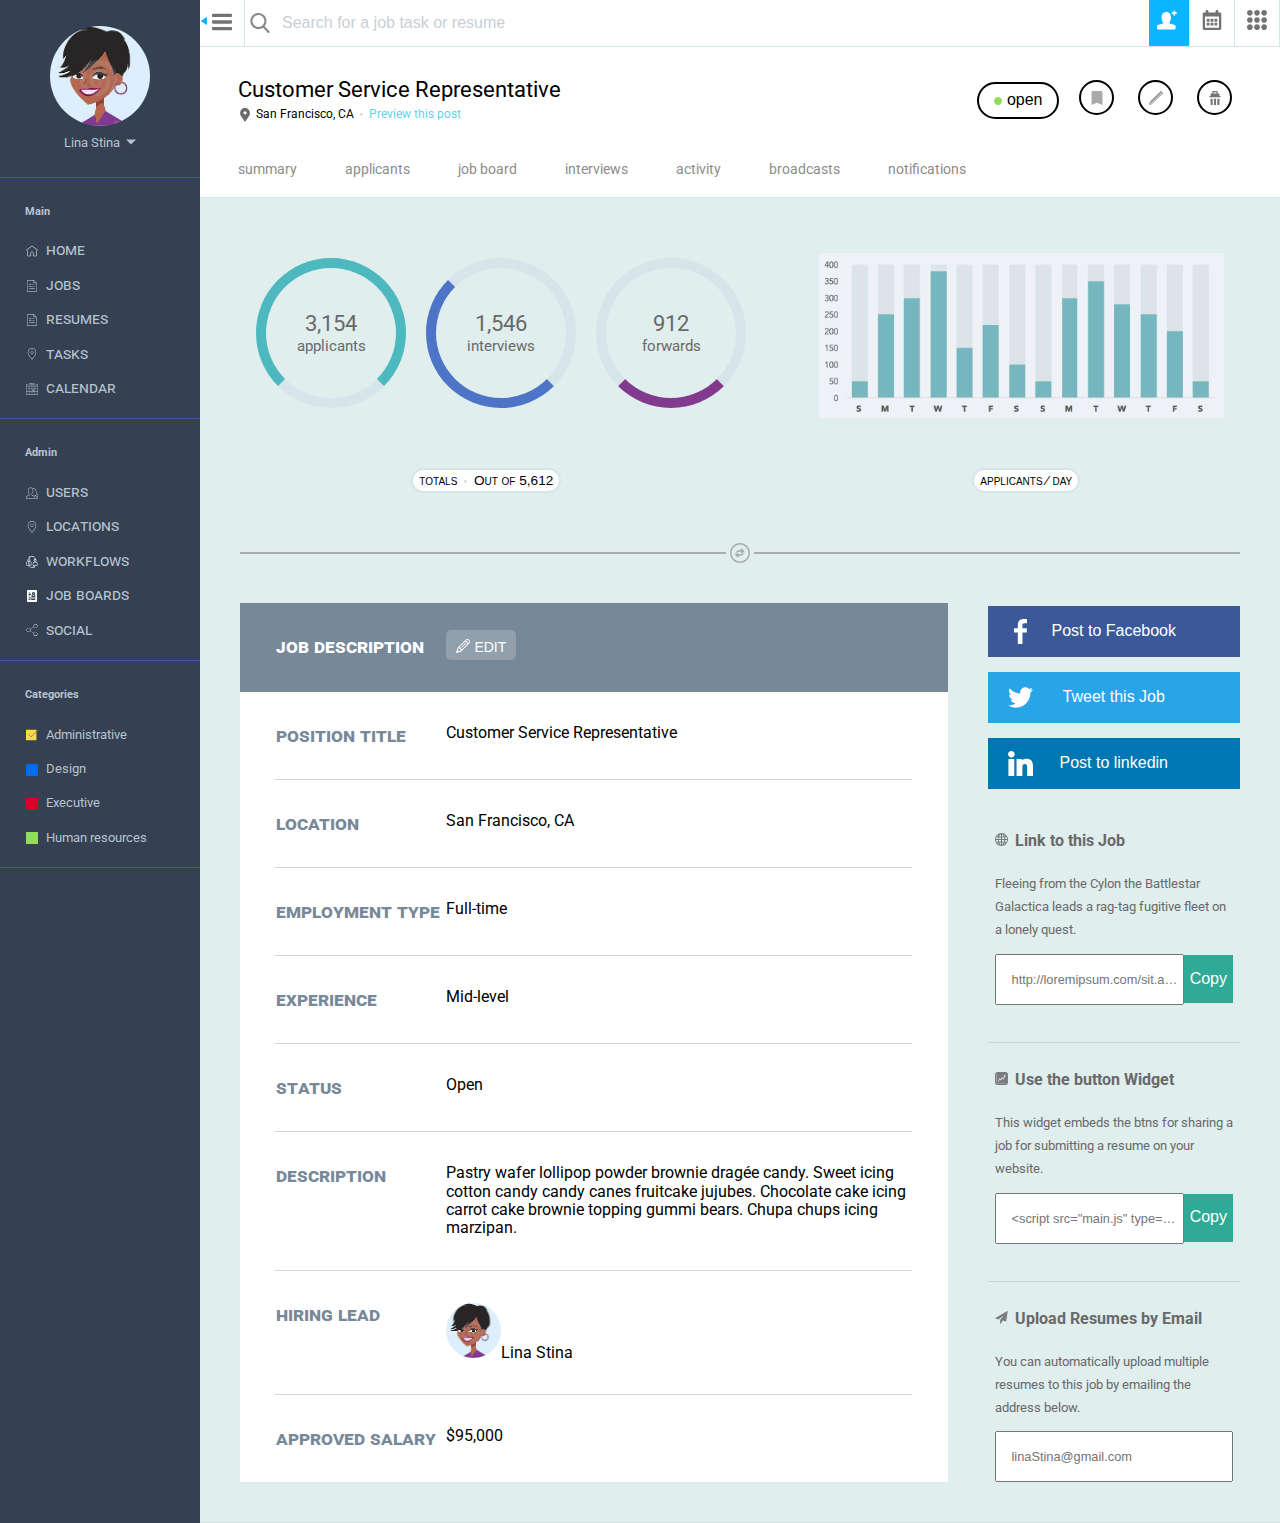
==== commit 5c9bdca4: "continue work on site" ====
--- a/index.html
+++ b/index.html
@@ -11,7 +11,7 @@
 
 <body id="wrapper">
   <aside>
-    <section id="avatar-section">
+    <section id="avatar-section" title="Area for avatar image">
       <figure>
         <img src="images/avatar.jpeg" class="lg-avatar" alt="avatar image" />
         <figcaption>Lina Stina
@@ -20,7 +20,7 @@
       </figure>
     </section>
     <!--End Avatar Section-->
-    <div id="aside-section1" class="aside-category-links">
+    <div id="aside-section1" class="aside-category-links" role="main category section">
       <h4>Main</h4>
       <ul>
         <li>
@@ -40,7 +40,7 @@
         </li>
       </ul>
     </div>
-    <div id="aside-section2" class="aside-category-links">
+    <div id="aside-section2" class="aside-category-links" role="admin category section">
       <h4>Admin</h4>
       <ul>
         <li>
@@ -60,7 +60,7 @@
         </li>
       </ul>
     </div>
-    <div id="aside-section3" class="aside-category-links">
+    <div id="aside-section3" class="aside-category-links" role="categories section">
       <h4>Categories</h4>
       <ul>
         <li>
@@ -80,7 +80,7 @@
   </aside>
   <main>
     <nav id="primary-nav">
-      <div class="all-primary-nav-boxes primary-nav-box1" role="contains blue arrow to indicate more">
+      <div class="all-primary-nav-boxes primary-nav-box1" role="contains blue arrow to indicate either open or close aside navigaton">
         <a href="#"><img src="images/blue-triangle.svg" alt="blue triangle" class="blue-triangle-icon" /></a>
         <a href="#"><svg xmlns="http://www.w3.org/2000/svg" xmlns:xlink="http://www.w3.org/1999/xlink" version="1.1" viewBox="0 0 24 24" enable-background="new 0 0 24 24" width="20px" height="20px">
             <g>
@@ -92,14 +92,9 @@
           </a>
       </div>
       <div class="all-primary-nav-boxes primary-nav-box2" role="search field">
-        <!-- <svg xmlns="http://www.w3.org/2000/svg" xmlns:xlink="http://www.w3.org/1999/xlink" version="1.1" id="Capa_1" x="0px" y="0px" viewBox="0 0 56.966 56.966" style="enable-background:new 0 0 56.966 56.966;" xml:space="preserve" width="20px" height="20px">
-          <path d="M55.146,51.887L41.588,37.786c3.486-4.144,5.396-9.358,5.396-14.786c0-12.682-10.318-23-23-23s-23,10.318-23,23  s10.318,23,23,23c4.761,0,9.298-1.436,13.177-4.162l13.661,14.208c0.571,0.593,1.339,0.92,2.162,0.92  c0.779,0,1.518-0.297,2.079-0.837C56.255,54.982,56.293,53.08,55.146,51.887z M23.984,6c9.374,0,17,7.626,17,17s-7.626,17-17,17  s-17-7.626-17-17S14.61,6,23.984,6z" fill="#87898a" class="svg-hover search-img"/>
-          <g>
-          </g>
-          </svg> -->
         <input class="nav-input-field" type="text" placeholder="Search for a job task or resume" />
       </div>
-      <div class="all-primary-nav-boxes primary-nav-box3" role="main-nav">
+      <div class="all-primary-nav-boxes primary-nav-box3" role="Main nav">
         <?xml version="1.0" encoding="iso-8859-1"?>
         <!-- Generator: Adobe Illustrator 16.0.0, SVG Export Plug-In . SVG Version: 6.00 Build 0)  -->
         <!DOCTYPE svg PUBLIC "-//W3C//DTD SVG 1.1//EN" "http://www.w3.org/Graphics/SVG/1.1/DTD/svg11.dtd">
@@ -110,7 +105,7 @@
           </svg>
         </a>
       </div>
-      <div class="all-primary-nav-boxes primary-nav-box4" role="main-nav">
+      <div class="all-primary-nav-boxes primary-nav-box4" role="Main nav">
         <a href="#">
           <?xml version="1.0" encoding="iso-8859-1"?>
           <!-- Generator: Adobe Illustrator 16.0.0, SVG Export Plug-In . SVG Version: 6.00 Build 0)  -->
@@ -132,7 +127,7 @@
         </svg>
         </a>
       </div>
-      <div class="all-primary-nav-boxes primary-nav-box5" role="main-nav">
+      <div class="all-primary-nav-boxes primary-nav-box5" role="Main nav">
         <a href="#">
           <?xml version="1.0" encoding="iso-8859-1"?>
           <!-- Generator: Adobe Illustrator 19.0.0, SVG Export Plug-In . SVG Version: 6.00 Build 0)  -->
@@ -153,13 +148,13 @@
       </div>
     </nav>
     <!--End Nav-->
-    <section id="job-title-section">
+    <section id="job-title-section" title="Job Title Section">
       <div class="job-title-header-section" role="job title section">
         <div class="inner-job-title-box" role="">
           <h1>Customer Service Representative</h1>
           <p class="job-title-location-para"><img src="images/location0.svg" class="location-sm-icon sm-icon" />San Francisco, CA <img src="images/circle-gray.svg" class="x-sm-dot-icon" /> <span><a href="#" class="job-title-location-blue-txt">Preview this post</a></span></p>
         </div>
-        <section class="job-title-section-sub-nav">
+        <section class="job-title-section-sub-nav" title="Sub nav of Job title section">
           <button class="job-title-oblong-btn all-four-job-title-nav-btns"><img src="images/green-circle.svg" class="green-dot-icon">open</buton>
             <button class="job-title-section-sub-nav-btn all-four-job-title-nav-btns">
               <?xml version="1.0" encoding="iso-8859-1"?>
@@ -215,7 +210,7 @@
             </button>
         </section>
       </div>
-      <nav class="job-title-section-bottom-nav">
+      <nav class="job-title-section-bottom-nav" title="Bottom navigation of Job title area">
         <a class="hidden-nav-btns nav1">summary</a>
         <a class="hidden-nav-btns nav2">applicants</a>
         <a class="hidden-nav-btns nav3">job board</a>
@@ -225,7 +220,7 @@
         <a class="hidden-nav-btns nav7">notifications</a>
         <a class="hidden-nav-btns nav-more">more<img src="images/down-arrow.svg" class="x-sm-icon" alt="down arrow icon"></a>
       </nav>
-      <section id="mobile-view-nav">
+      <section id="mobile-view-nav" title="navigation only shown in mobile view up to 652px">
         <a href="#"><img src="images/menu.svg" alt="menu icon" class="mobile-nav-btn" /></a>
         <a href="#"><img src="images/phone.svg" alt="phone icon" class="mobile-nav-btn" /></a>
         <a href="#"><img src="images/upload.svg" alt="upload icon" class="mobile-nav-btn" /></a>
@@ -233,7 +228,7 @@
       <!--End mobile-view-nav-->
     </section>
     <!--End Job Title Section-->
-    <section id="graphs-section">
+    <section id="graphs-section" title="Graphical Display Area">
       <div id="circle-graph-and-txt" role="holds the circle graphs and their text">
         <div class="circle-graphs-section">
           <div class="circle-graphs circle-graph-1" role="holds circle one">
@@ -249,11 +244,11 @@
             </div>
           </div>
         </div>
-        <div class="graph-btn" role="">
+        <div class="graph-btn" role="holds bar graph button">
           <button class="graph-btn-txt graph-txt"><span>totals <img src="images/circle-gray.svg" class="x-sm-dot-icon" /></span> Out of 5,612</button>
         </div>
       </div>
-      <section id="bar-graph-and-txt">
+      <section id="bar-graph-and-txt" title="Container for Bar graph and text">
         <div class="bar-graph-section" role="bar graph and text section">
           <img src="images/bar-chart.png" class="bar-graph-img" />
         </div>
@@ -263,13 +258,13 @@
       </section>
     </section>
     <!--End Graphs-->
-    <section class="bottom-line-with-image-divider">
-      <span class="divider" role="">
+    <section class="bottom-line-with-image-divider" title="Section Divider">
+      <span class="divider" role="Coontainer holds image used in middle of divider">
             <img src="images/recycle-arrows.svg" class="divider-icon" alt="recycle icon"/>
         </span>
     </section>
     <!--End divider-image-->
-    <section id="resume-social-media-section">
+    <section id="resume-social-media-section" title="Resume and Social Media Container">
       <div class="resume" role="contains resume">
         <table>
           <thead>
@@ -314,13 +309,13 @@
           </tr>
         </table>
       </div>
-      <section id="social-section">
+      <section id="social-section" title="Social media buttons and widgets Container">
         <div class="btns-social" role="social media buttons section">
           <button class="social-media-btn facebook">Post to Facebook</button>
           <button class="social-media-btn twitter">Tweet this Job</button>
           <button class="social-media-btn linkedin">Post to linkedin</button>
         </div>
-        <div id="social-widget-section">
+        <div id="social-widget-section" role="Widgets social-section">
           <article class="social-widget">
             <h4><img src="images/grid.svg" class="social-widget-icon-img" alt="upload icon"> Link to this Job</h4>
             <p>Fleeing from the Cylon the Battlestar Galactica leads a rag-tag fugitive fleet on a lonely quest. </p>
--- a/main.css
+++ b/main.css
@@ -9,7 +9,6 @@
   min-height: 100%;
   margin: 0;
   padding: 0;
-  border: 4px solid red;
   }
 
 /**STYLES TURNED OFF FOR MOBILE VIEW**/
@@ -26,7 +25,8 @@
     display: none !important;
    }
 
-/**STYLES **/
+/**STYLES**/
+
   #mobile-view-nav {
     display: block;
    }
@@ -124,7 +124,6 @@
   main {
     width: 100%;
     min-height: 100%;
-    border: 5px solid yellow;
    }
 
   #primary-nav {
@@ -167,15 +166,17 @@
     position: relative;
     width: 100%;
     height: 100%;
-    padding-left: 40px;
+    padding-left: 32px;
     border-style: none;
    }
 
-  /*.search-img {
-      position: absolute;
-      top: 60px;
-      left: 5;
-    }*/
+  input[type='text'] {
+   background-image: url(images/search.svg);
+   background-size: 20px 20px;
+   background-repeat: no-repeat;
+   background-position: left;
+   margin-left: 5px;
+   }
 
   input[type='text'].nav-input-field::-webkit-input-placeholder {
     color: #c8cfd6;
@@ -220,7 +221,6 @@
    }
 
   /** Job Title Sub Nav Section **/
-
 
   .job-title-oblong-btn,
   .job-title-section-sub-nav-btn {
@@ -324,7 +324,7 @@
   }
 
   #circle-graph-and-txt {
-    width: 100%;
+    width: auto;
   }
 
   .circle-graphs-section {
@@ -369,10 +369,9 @@
 
   .bar-graph-section {
     display: flex;
-    /*margin: 55px 40px 50px 30px;
-    padding-left: 65px;
+    margin: 55px 40px 50px 30px;
     justify-content: space-between;
-    align-content: space-between;*/
+    align-content: space-between;
   }
 
   .circle-graphs,
@@ -585,10 +584,9 @@
   }
 
   .bar-graph-img {
-    /*width: 90%;*/
-    height: 165px;
     max-width: 600px;
     min-width: 200px;
+    height: 165px;
   }
 
   .x-sm-dot-icon {
@@ -612,10 +610,15 @@
     margin-right: 4px;
   }
 
+  .search-img,
   .divider-icon {
     width: 20px;
     height: 20px;
-    vertical-align: middle;
+
+  }
+
+  .divider-icon {
+      vertical-align: middle;
   }
 
   .green-dot-icon {
@@ -656,7 +659,7 @@
   }
 
   input[type='text'].nav-input-field::-webkit-input-placeholder {
-      font-size: 70%;
+    font-size: 70%;
   }
 
   #mobile-view-nav {
@@ -734,10 +737,6 @@
     align-items: center;
   }
 
-  .bar-graph-img {
-    padding-bottom: 50px;
-  }
-
   #social-section {
     margin: 40px 40px 0 0;
   }
@@ -765,7 +764,7 @@
 
 @media screen and (min-width: 1150px) {
   .nav7 {
-      display: inline-block !important;
+    display: inline-block !important;
   }
 
   .nav-more {
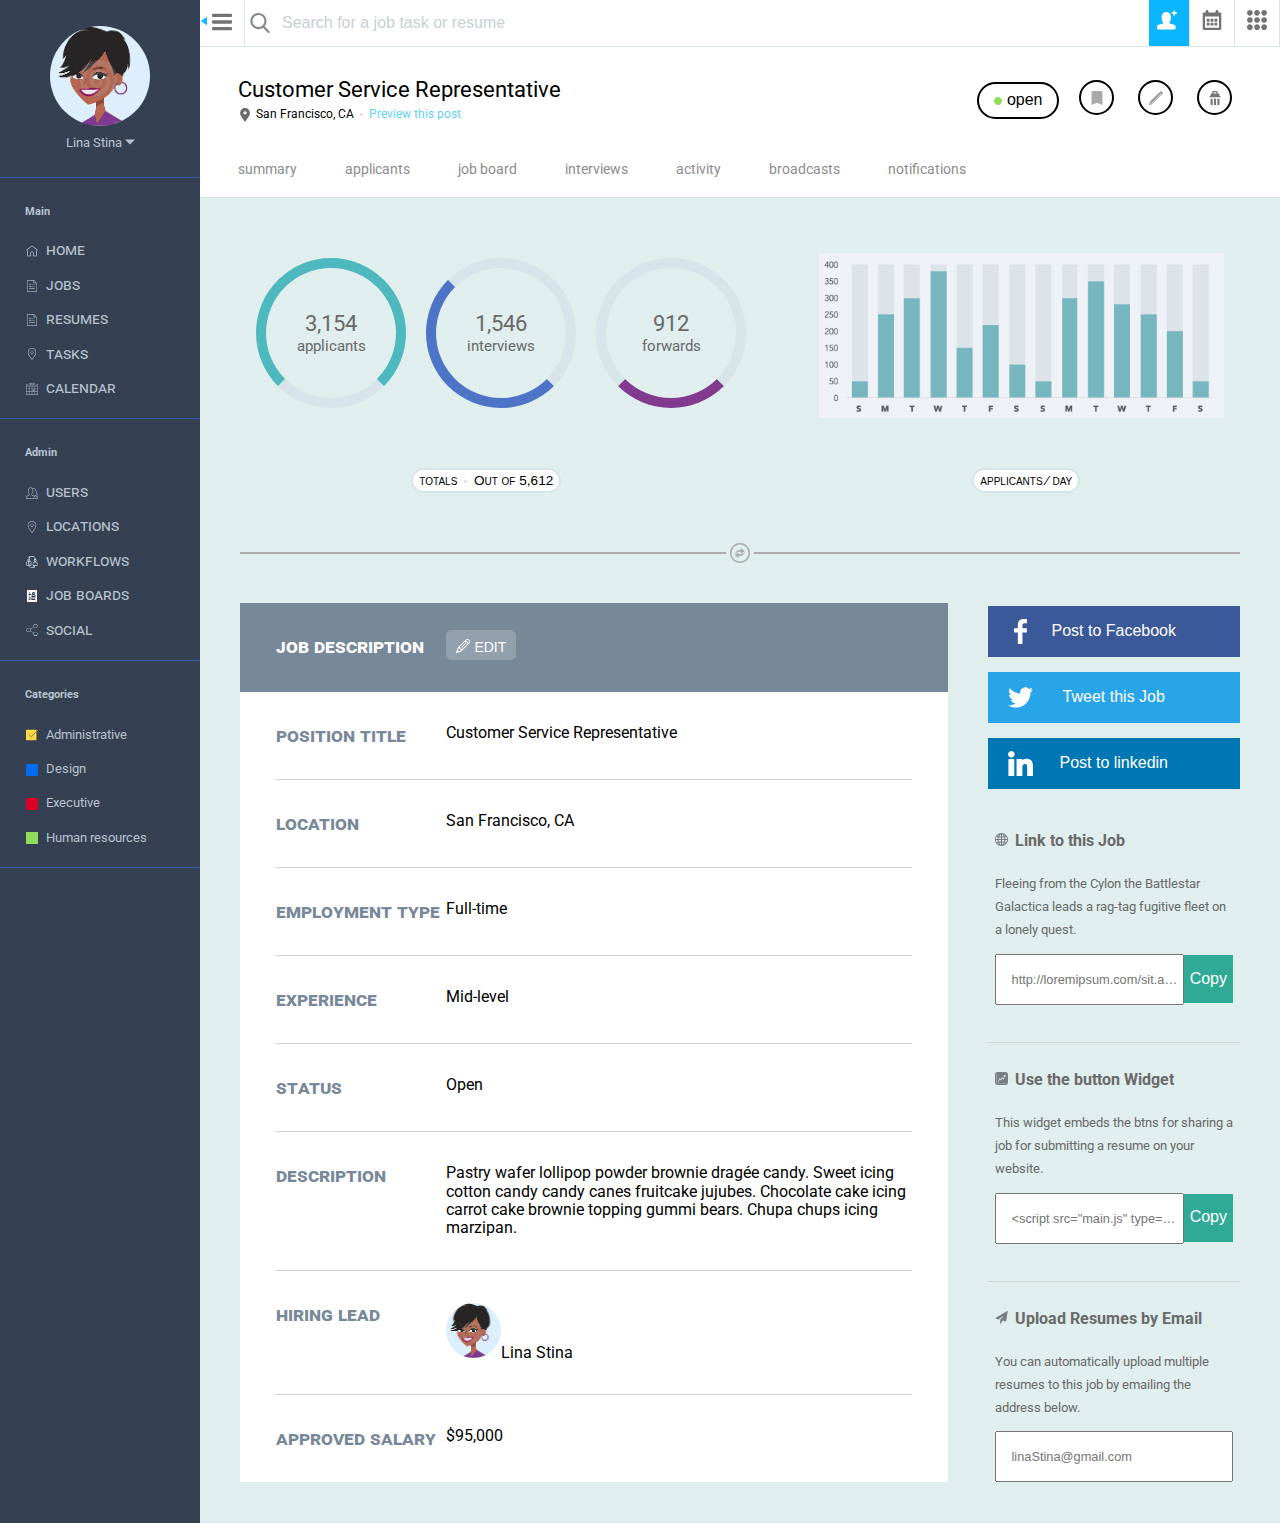
==== commit e0ff882b: "Cleanup css and html" ====
--- a/index.html
+++ b/index.html
@@ -1,5 +1,4 @@
 <!Doctype html>
-
 <head>
   <title>KG Static Comp 3</title>
   <meta charset="utf-8" />
@@ -8,81 +7,78 @@
   <link href="main.css" rel="stylesheet" type="text/css" />
   <link href="https://fonts.googleapis.com/css?family=Roboto:400,700" rel="stylesheet">
 </head>
-
 <body id="wrapper">
-  <aside>
-    <section id="avatar-section" title="Area for avatar image">
-      <figure>
-        <img src="images/avatar.jpeg" class="lg-avatar" alt="avatar image" />
-        <figcaption>Lina Stina
-          <a id="avatar-link" href="#"><img src="images/down-arrow.svg" class="x-sm-icon"></a>
-        </figcaption>
-      </figure>
-    </section>
-    <!--End Avatar Section-->
-    <div id="aside-section1" class="aside-category-links" role="main category section">
-      <h4>Main</h4>
-      <ul>
-        <li>
-          <a href="#" class="aside-link"><img class="all-aside-icons" src="images/home.svg" alt="home icon">home</a>
-        </li>
-        <li>
-          <a href="#" class="aside-link"><img class="all-aside-icons" src="images/jobs.svg" alt="jobs icon">jobs</a>
-        </li>
-        <li>
-          <a href="#" class="aside-link"><img class="all-aside-icons" src="images/jobs.svg" alt="resumes icon">resumes</a>
-        </li>
-        <li>
-          <a href="#" class="aside-link"><img class="all-aside-icons" src="images/ice-blue-task.svg" alt="task icon">tasks</a>
-        </li>
-        <li>
-          <a href="#" class="aside-link"><img class="all-aside-icons" src="images/calendar.svg" alt="calendar icon">calendar</a>
-        </li>
-      </ul>
-    </div>
-    <div id="aside-section2" class="aside-category-links" role="admin category section">
-      <h4>Admin</h4>
-      <ul>
-        <li>
-          <a href="#" class="aside-link"><img class="all-aside-icons" src="images/users.svg" alt="user icon" align="bottom">users</a>
-        </li>
-        <li>
-          <a href="#" class="aside-link"><img class="all-aside-icons" src="images/ice-blue-task.svg" alt="location icon">locations</a>
-        </li>
-        <li>
-          <a href="#" class="aside-link"><img class="all-aside-icons" src="images/workflow.svg" alt="workflow icon">workflows</a>
-        </li>
-        <li>
-          <a href="#" class="aside-link"><img class="all-aside-icons" src="images/job-board.svg" alt="job board icon">job boards</a>
-        </li>
-        <li>
-          <a href="#" class="aside-link"><img class="all-aside-icons aside-social" src="images/social.svg" alt="social icon">social</a>
-        </li>
-      </ul>
-    </div>
-    <div id="aside-section3" class="aside-category-links" role="categories section">
-      <h4>Categories</h4>
-      <ul>
-        <li>
-          <a href="#" class="aside-reg-caps"><img class="all-aside-icons" src="images/yellow-sq.svg" alt="yellow square">Administrative</a>
-        </li>
-        <li>
-          <a href="#" class="aside-reg-caps"><img class="all-aside-icons" src="images/blue-sq.svg" alt="blue square">Design</a>
-        </li>
-        <li>
-          <a href="#" class="aside-reg-caps"><img class="all-aside-icons" src="images/red-sq.svg" alt="red square">Executive</a>
-        </li>
-        <li>
-          <a href="#" class="aside-reg-caps"><img class="all-aside-icons" src="images/green-sq.svg" alt="green square">Human resources</a>
-        </li>
-      </ul>
-    </div>
-  </aside>
-  <main>
-    <nav id="primary-nav">
-      <div class="all-primary-nav-boxes primary-nav-box1" role="contains blue arrow to indicate either open or close aside navigaton">
-        <a href="#"><img src="images/blue-triangle.svg" alt="blue triangle" class="blue-triangle-icon" /></a>
-        <a href="#"><svg xmlns="http://www.w3.org/2000/svg" xmlns:xlink="http://www.w3.org/1999/xlink" version="1.1" viewBox="0 0 24 24" enable-background="new 0 0 24 24" width="20px" height="20px">
+    <aside>
+      <section id="avatar-section">
+        <figure>
+          <img src="images/avatar.jpeg" class="lg-avatar" alt="avatar image" />
+          <figcaption>Lina Stina<a id="avatar-link" href="#"><img src="images/down-arrow.svg" class="x-sm-icon"></a>
+          </figcaption>
+        </figure>
+      </section><!--End Avatar Section-->
+        <div id="aside-section1" class="aside-category-links">
+          <h4>Main</h4>
+          <ul>
+            <li>
+              <a href="#" class="aside-link"><img class="all-aside-icons" src="images/home.svg" alt="home icon">home</a>
+            </li>
+            <li>
+              <a href="#" class="aside-link"><img class="all-aside-icons" src="images/jobs.svg" alt="jobs icon">jobs</a>
+            </li>
+            <li>
+              <a href="#" class="aside-link"><img class="all-aside-icons" src="images/jobs.svg" alt="resumes icon">resumes</a>
+            </li>
+            <li>
+              <a href="#" class="aside-link"><img class="all-aside-icons" src="images/ice-blue-task.svg" alt="task icon">tasks</a>
+            </li>
+            <li>
+              <a href="#" class="aside-link"><img class="all-aside-icons" src="images/calendar.svg" alt="calendar icon">calendar</a>
+            </li>
+          </ul>
+        </div>
+        <div id="aside-section2" class="aside-category-links">
+          <h4>Admin</h4>
+          <ul>
+            <li>
+              <a href="#" class="aside-link"><img class="all-aside-icons" src="images/users.svg" alt="user icon" align="bottom">users</a>
+            </li>
+            <li>
+              <a href="#" class="aside-link"><img class="all-aside-icons" src="images/ice-blue-task.svg" alt="location icon">locations</a>
+            </li>
+            <li>
+              <a href="#" class="aside-link"><img class="all-aside-icons" src="images/workflow.svg" alt="workflow icon">workflows</a>
+            </li>
+            <li>
+              <a href="#" class="aside-link"><img class="all-aside-icons" src="images/job-board.svg" alt="job board icon">job boards</a>
+            </li>
+            <li>
+              <a href="#" class="aside-link"><img class="all-aside-icons aside-social" src="images/social.svg" alt="social icon">social</a>
+            </li>
+          </ul>
+        </div>
+        <div id="aside-section3" class="aside-category-links">
+          <h4>Categories</h4>
+          <ul>
+            <li>
+              <a href="#" class="aside-reg-caps"><img class="all-aside-icons" src="images/yellow-sq.svg" alt="yellow square">Administrative</a>
+            </li>
+            <li>
+              <a href="#" class="aside-reg-caps"><img class="all-aside-icons" src="images/blue-sq.svg" alt="blue square">Design</a>
+            </li>
+            <li>
+              <a href="#" class="aside-reg-caps"><img class="all-aside-icons" src="images/red-sq.svg" alt="red square">Executive</a>
+            </li>
+            <li>
+              <a href="#" class="aside-reg-caps"><img class="all-aside-icons" src="images/green-sq.svg" alt="green square">Human resources</a>
+            </li>
+          </ul>
+        </div>
+    </aside>
+    <main>
+      <nav id="primary-nav">
+        <div class="all-primary-nav-boxes primary-nav-box1" role="contains blue arrow to indicate more">
+          <a href="#"><img src="images/blue-triangle.svg" alt="blue triangle indicating more" class="blue-arrow-indicating-more"/></a>
+          <a href="#"><svg xmlns="http://www.w3.org/2000/svg" xmlns:xlink="http://www.w3.org/1999/xlink" version="1.1" viewBox="0 0 24 24" enable-background="new 0 0 24 24" width="20px" height="20px">
             <g>
               <path d="M24,3c0-0.6-0.4-1-1-1H1C0.4,2,0,2.4,0,3v2c0,0.6,0.4,1,1,1h22c0.6,0,1-0.4,1-1V3z" fill="#737373" class="svg-hover"/>
               <path d="M24,11c0-0.6-0.4-1-1-1H1c-0.6,0-1,0.4-1,1v2c0,0.6,0.4,1,1,1h22c0.6,0,1-0.4,1-1V11z" fill="#737373" class="svg-hover"/>
@@ -90,24 +86,23 @@
             </g>
           </svg>
           </a>
-      </div>
-      <div class="all-primary-nav-boxes primary-nav-box2" role="search field">
-        <input class="nav-input-field" type="text" placeholder="Search for a job task or resume" />
-      </div>
-      <div class="all-primary-nav-boxes primary-nav-box3" role="Main nav">
-        <?xml version="1.0" encoding="iso-8859-1"?>
-        <!-- Generator: Adobe Illustrator 16.0.0, SVG Export Plug-In . SVG Version: 6.00 Build 0)  -->
-        <!DOCTYPE svg PUBLIC "-//W3C//DTD SVG 1.1//EN" "http://www.w3.org/Graphics/SVG/1.1/DTD/svg11.dtd">
+        </div>
+        <div class="all-primary-nav-boxes primary-nav-box2" role="search field">
+          <input class="nav-input-field" type="text" placeholder="Search for a job task or resume" />
+        </div>
+        <div class="all-primary-nav-boxes primary-nav-box3" role="main-nav">
+          <?xml version="1.0" encoding="iso-8859-1"?>
+          <!-- Generator: Adobe Illustrator 16.0.0, SVG Export Plug-In . SVG Version: 6.00 Build 0)  -->
+          <!DOCTYPE svg PUBLIC "-//W3C//DTD SVG 1.1//EN" "http://www.w3.org/Graphics/SVG/1.1/DTD/svg11.dtd">
         <a href="#"><svg xmlns="http://www.w3.org/2000/svg" xmlns:xlink="http://www.w3.org/1999/xlink" version="1.1" id="Capa_1" x="0px" y="0px" width="20px" height="20px" viewBox="0 0 37.644 37.644" style="enable-background:new 0 0 37.644 37.644;" xml:space="preserve">
           <g>
           	<path d="M37.644,5.957c0,0.829-0.672,1.5-1.5,1.5h-2.118v2.119c0,0.829-0.672,1.5-1.5,1.5s-1.5-0.671-1.5-1.5V7.457h-2.119   c-0.828,0-1.5-0.671-1.5-1.5c0-0.829,0.672-1.5,1.5-1.5h2.119V2.339c0-0.829,0.672-1.5,1.5-1.5s1.5,0.671,1.5,1.5v2.118h2.118   C36.972,4.457,37.644,5.129,37.644,5.957z M33.246,28.093l-10.557-3.299c2.28-2.717,3.668-7.024,3.668-11.055   C26.357,7.64,22.88,3.7,17.502,3.7c-5.38,0-8.857,3.94-8.857,10.039c0,4.03,1.387,8.338,3.669,11.055L1.756,28.093   C0.711,28.419,0,29.384,0,30.48v3.824c0,1.383,1.119,2.5,2.5,2.5h30.002c1.381,0,2.5-1.117,2.5-2.5V30.48   C35.002,29.386,34.291,28.42,33.246,28.093z" fill="#FFFFFF" class="svg-hover"/>
           </g>
           </svg>
         </a>
-      </div>
-      <div class="all-primary-nav-boxes primary-nav-box4" role="Main nav">
-        <a href="#">
-          <?xml version="1.0" encoding="iso-8859-1"?>
+        </div>
+        <div class="all-primary-nav-boxes primary-nav-box4" role="main-nav">
+          <a href="#"><?xml version="1.0" encoding="iso-8859-1"?>
           <!-- Generator: Adobe Illustrator 16.0.0, SVG Export Plug-In . SVG Version: 6.00 Build 0)  -->
           <!DOCTYPE svg PUBLIC "-//W3C//DTD SVG 1.1//EN" "http://www.w3.org/Graphics/SVG/1.1/DTD/svg11.dtd">
           <svg xmlns="http://www.w3.org/2000/svg" xmlns:xlink="http://www.w3.org/1999/xlink" version="1.1" id="Capa_1" x="0px" y="0px" width="20px" height="20px" viewBox="0 0 361.77 361.77" style="enable-background:new 0 0 361.77 361.77;" xml:space="preserve">
@@ -126,10 +121,9 @@
           </g>
         </svg>
         </a>
-      </div>
-      <div class="all-primary-nav-boxes primary-nav-box5" role="Main nav">
-        <a href="#">
-          <?xml version="1.0" encoding="iso-8859-1"?>
+        </div>
+        <div class="all-primary-nav-boxes primary-nav-box5" role="main-nav">
+          <a href="#"><?xml version="1.0" encoding="iso-8859-1"?>
           <!-- Generator: Adobe Illustrator 19.0.0, SVG Export Plug-In . SVG Version: 6.00 Build 0)  -->
           <svg xmlns="http://www.w3.org/2000/svg" xmlns:xlink="http://www.w3.org/1999/xlink" version="1.1" id="Capa_1" x="0px" y="0px" viewBox="0 0 56 56" style="enable-background:new 0 0 56 56;" xml:space="preserve" width="20px" height="20px">
           <g>
@@ -144,18 +138,17 @@
           	<path d="M48,16c4.411,0,8-3.589,8-8s-3.589-8-8-8s-8,3.589-8,8S43.589,16,48,16z" fill="#737373" class="svg-hover"/>
           </g>
           </svg>
-        </a>
-      </div>
-    </nav>
-    <!--End Nav-->
-    <section id="job-title-section" title="Job Title Section">
-      <div class="job-title-header-section" role="job title section">
-        <div class="inner-job-title-box" role="">
-          <h1>Customer Service Representative</h1>
-          <p class="job-title-location-para"><img src="images/location0.svg" class="location-sm-icon sm-icon" />San Francisco, CA <img src="images/circle-gray.svg" class="x-sm-dot-icon" /> <span><a href="#" class="job-title-location-blue-txt">Preview this post</a></span></p>
-        </div>
-        <section class="job-title-section-sub-nav" title="Sub nav of Job title section">
-          <button class="job-title-oblong-btn all-four-job-title-nav-btns"><img src="images/green-circle.svg" class="green-dot-icon">open</buton>
+          </a>
+        </div>
+      </nav><!--End Nav-->
+      <section id="job-title-section">
+        <div class="job-title-header-section" role="job title section">
+          <div class="inner-job-title-box" role="">
+            <h1>Customer Service Representative</h1>
+            <p class="job-title-location-para"><img src="images/location0.svg" class="location-sm-icon sm-icon" />San Francisco, CA <img src="images/circle-gray.svg" class="x-sm-dot-icon" /> <span><a href="#" class="job-title-location-blue-txt">Preview this post</a></span></p>
+          </div>
+          <section class="job-title-section-sub-nav">
+            <button class="job-title-oblong-btn all-four-job-title-nav-btns"><img src="images/green-circle.svg" class="green-dot-icon">open</buton>
             <button class="job-title-section-sub-nav-btn all-four-job-title-nav-btns">
               <?xml version="1.0" encoding="iso-8859-1"?>
               <!-- Generator: Adobe Illustrator 16.0.0, SVG Export Plug-In . SVG Version: 6.00 Build 0)  -->
@@ -168,7 +161,7 @@
               </g>
               </svg>
             </button>
-          <button class="job-title-section-sub-nav-btn all-four-job-title-nav-btns">
+            <button class="job-title-section-sub-nav-btn all-four-job-title-nav-btns">
               <?xml version="1.0" encoding="iso-8859-1"?>
               <!-- Generator: Adobe Illustrator 19.1.0, SVG Export Plug-In . SVG Version: 6.00 Build 0)  -->
               <svg xmlns="http://www.w3.org/2000/svg" xmlns:xlink="http://www.w3.org/1999/xlink" version="1.1" id="Capa_1" x="0px" y="0px" viewBox="0 0 493.638 493.638" style="enable-background:new 0 0 493.638 493.638;" xml:space="preserve" width="14px" height="14px">
@@ -182,7 +175,7 @@
               	</g>
               </svg>
             </button>
-          <button class="job-title-section-sub-nav-btn all-four-job-title-nav-btns">
+            <button class="job-title-section-sub-nav-btn all-four-job-title-nav-btns">
               <?xml version="1.0" encoding="iso-8859-1"?>
               <!-- Generator: Adobe Illustrator 19.0.0, SVG Export Plug-In . SVG Version: 6.00 Build 0)  -->
               <svg xmlns="http://www.w3.org/2000/svg" xmlns:xlink="http://www.w3.org/1999/xlink" version="1.1" id="Layer_1" x="0px" y="0px" viewBox="0 0 512 512" style="enable-background:new 0 0 512 512;" xml:space="preserve" width="14px" height="14px">
@@ -208,145 +201,136 @@
               </g>
             </svg>
             </button>
+          </section>
+        </div>
+        <nav class="job-title-section-bottom-nav">
+          <a class="hidden-nav-btns nav1">summary</a>
+          <a class="hidden-nav-btns nav2">applicants</a>
+          <a class="hidden-nav-btns nav3">job board</a>
+          <a class="hidden-nav-btns nav4">interviews</a>
+          <a class="hidden-nav-btns nav5">activity</a>
+          <a class="hidden-nav-btns nav6">broadcasts</a>
+          <a class="hidden-nav-btns nav7">notifications</a>
+          <a class="hidden-nav-btns nav-more">more<img src="images/down-arrow.svg" class="x-sm-icon" alt="down arrow icon"></a>
+        </nav>
+        <section id="mobile-view-nav">
+          <a href="#"><img src="images/menu.svg" alt="menu icon" class="mobile-nav-btn"/></a>
+          <a href="#"><img src="images/phone.svg" alt="phone icon" class="mobile-nav-btn"/></a>
+          <a href="#"><img src="images/upload.svg" alt="upload icon" class="mobile-nav-btn"/></a>
+        </section><!--End mobile-view-nav-->
+      </section> <!--End Job Title Section-->
+      <section id="graphs-section">
+        <div id="circle-graph-and-txt" role="holds the circle graphs and their text">
+          <div class="circle-graphs-section">
+            <div class="circle-graphs circle-graph-1" role="holds circle one">
+              <div class="circle-txt-group">3,154<span class="in-circle-sm-txt" role="text inside of circle">applicants</span>
+              </div>
+            </div>
+            <div class="circle-graphs circle-graph-2" role="holds circle two">
+              <div class="circle-txt-group" role="text inside of circle">1,546<span class="in-circle-sm-txt">interviews</span>
+              </div>
+            </div>
+            <div class="circle-graphs circle-graph-3" role="holds circle three">
+              <div class="circle-txt-group" role="text inside of circle">912<span class="in-circle-sm-txt">forwards</span>
+              </div>
+            </div>
+          </div>
+          <div class="graph-btn" role="">
+            <button class="graph-btn-txt graph-txt"><span>totals <img src="images/circle-gray.svg" class="x-sm-dot-icon" /></span> Out of 5,612</button>
+          </div>
+        </div>
+        <section id="bar-graph-and-txt">
+          <div class="bar-graph-section" role="">
+            <img src="images/bar-chart.png" class="bar-graph-img" />
+          </div>
+          <div class="graph-btn" role="">
+            <button class="graph-btn-txt graph-txt">applicants &frasl; day</button>
+          </div>
         </section>
-      </div>
-      <nav class="job-title-section-bottom-nav" title="Bottom navigation of Job title area">
-        <a class="hidden-nav-btns nav1">summary</a>
-        <a class="hidden-nav-btns nav2">applicants</a>
-        <a class="hidden-nav-btns nav3">job board</a>
-        <a class="hidden-nav-btns nav4">interviews</a>
-        <a class="hidden-nav-btns nav5">activity</a>
-        <a class="hidden-nav-btns nav6">broadcasts</a>
-        <a class="hidden-nav-btns nav7">notifications</a>
-        <a class="hidden-nav-btns nav-more">more<img src="images/down-arrow.svg" class="x-sm-icon" alt="down arrow icon"></a>
-      </nav>
-      <section id="mobile-view-nav" title="navigation only shown in mobile view up to 652px">
-        <a href="#"><img src="images/menu.svg" alt="menu icon" class="mobile-nav-btn" /></a>
-        <a href="#"><img src="images/phone.svg" alt="phone icon" class="mobile-nav-btn" /></a>
-        <a href="#"><img src="images/upload.svg" alt="upload icon" class="mobile-nav-btn" /></a>
-      </section>
-      <!--End mobile-view-nav-->
-    </section>
-    <!--End Job Title Section-->
-    <section id="graphs-section" title="Graphical Display Area">
-      <div id="circle-graph-and-txt" role="holds the circle graphs and their text">
-        <div class="circle-graphs-section">
-          <div class="circle-graphs circle-graph-1" role="holds circle one">
-            <div class="circle-txt-group">3,154<span class="in-circle-sm-txt" role="text inside of circle">applicants</span>
-            </div>
-          </div>
-          <div class="circle-graphs circle-graph-2" role="holds circle two">
-            <div class="circle-txt-group" role="text inside of circle">1,546<span class="in-circle-sm-txt">interviews</span>
-            </div>
-          </div>
-          <div class="circle-graphs circle-graph-3" role="holds circle three">
-            <div class="circle-txt-group" role="text inside of circle">912<span class="in-circle-sm-txt">forwards</span>
-            </div>
-          </div>
-        </div>
-        <div class="graph-btn" role="holds bar graph button">
-          <button class="graph-btn-txt graph-txt"><span>totals <img src="images/circle-gray.svg" class="x-sm-dot-icon" /></span> Out of 5,612</button>
-        </div>
-      </div>
-      <section id="bar-graph-and-txt" title="Container for Bar graph and text">
-        <div class="bar-graph-section" role="bar graph and text section">
-          <img src="images/bar-chart.png" class="bar-graph-img" />
-        </div>
-        <div class="graph-btn" role="">
-          <button class="graph-btn-txt graph-txt">applicants &frasl; day</button>
-        </div>
-      </section>
-    </section>
-    <!--End Graphs-->
-    <section class="bottom-line-with-image-divider" title="Section Divider">
-      <span class="divider" role="Coontainer holds image used in middle of divider">
+      </section> <!--End Graphs-->
+      <section class="bottom-line-with-image-divider">
+        <span class="divider" role="">
             <img src="images/recycle-arrows.svg" class="divider-icon" alt="recycle icon"/>
         </span>
-    </section>
-    <!--End divider-image-->
-    <section id="resume-social-media-section" title="Resume and Social Media Container">
-      <div class="resume" role="contains resume">
-        <table>
-          <thead>
-            <tr>
-              <th class="th-font">job description</th>
-              <th class="resume-edit-txt th-font">
-                <button class="resume-edit-btn"><img src="images/pencil.svg" class="sm-icon resume-pencil-icon       ">edit</button>
-              </th>
-            </tr>
-          </thead>
-          <tr>
-            <th>position title</td>
-              <td>Customer Service Representative</td>
-          </tr>
-          <tr>
-            <th>location</td>
-              <td>San Francisco, CA</td>
-          </tr>
-          <tr>
-            <th>employment type</td>
-              <td>Full-time</td>
-          </tr>
-          <tr>
-            <th>experience</td>
-              <td>Mid-level</td>
-          </tr>
-          <tr>
-            <th>status</td>
-              <td>Open</td>
-          </tr>
-          <tr>
-            <th>description</td>
-              <td>Pastry wafer lollipop powder brownie dragée candy. Sweet icing cotton candy candy canes fruitcake jujubes. Chocolate cake icing carrot cake brownie topping gummi bears. Chupa chups icing marzipan.</td>
-          </tr>
-          <tr>
-            <th>hiring lead</td>
-              <td><img src="images/avatar.jpeg" alt="avatar image" class="sm-avatar"><span>Lina Stina </span></td>
-          </tr>
-          <tr>
-            <th>approved salary</td>
-              <td>$95,000</td>
-          </tr>
-        </table>
-      </div>
-      <section id="social-section" title="Social media buttons and widgets Container">
-        <div class="btns-social" role="social media buttons section">
-          <button class="social-media-btn facebook">Post to Facebook</button>
-          <button class="social-media-btn twitter">Tweet this Job</button>
-          <button class="social-media-btn linkedin">Post to linkedin</button>
-        </div>
-        <div id="social-widget-section" role="Widgets social-section">
-          <article class="social-widget">
-            <h4><img src="images/grid.svg" class="social-widget-icon-img" alt="upload icon"> Link to this Job</h4>
-            <p>Fleeing from the Cylon the Battlestar Galactica leads a rag-tag fugitive fleet on a lonely quest. </p>
-            <div class="widget-input-btn-div" role="textarea">
-              <input class="social-widget-input" placeholder="http://loremipsum.com/sit.amet/123456/abc">
-              <button class="input-copy-btn">Copy</button>
-            </div>
-          </article>
-          <article class="social-widget">
-            <h4><img src="images/widget-btn.svg" class="social-widget-icon-img" alt="widget icon"> Use the button Widget</h4>
-            <p>This widget embeds the btns for sharing a job for submitting a resume on your website. </p>
-            <div class="widget-input-btn-div" role="textarea">
-              <input class="social-widget-input" placeholder='<script src="main.js" type="text/javascript">' />
-              <button class="input-copy-btn">Copy</button>
-            </div>
-          </article>
-          <article class="social-widget">
-            <h4><img src="images/upload.svg" class="social-widget-icon-img" alt="upload icon"> Upload Resumes by Email</h4>
-            <p>You can automatically upload multiple resumes to this job by emailing the address below.</p>
-            <div class="widget-input-btn-div" role="textarea">
-              <input class="social-widget-input social-widget-last-child-input" placeholder="linaStina@gmail.com">
-            </div>
-          </article>
-        </div>
-        <!--End Social Widget Section-->
-      </section>
-      <!--End Social Section-->
-    </section>
-    <!--End Resume & Social Media Section-->
-  </main>
-  <!--End Main-->
+      </section><!--End divider-image-->
+      <section id="resume-social-media-section">
+       <div class="resume" role="contains resume">
+          <table>
+            <thead>
+              <tr>
+                <th class="th-font">job description</th>
+                <th class="resume-edit-txt th-font">
+                  <button class="resume-edit-btn"><img src="images/pencil.svg" class="sm-icon resume-pencil-icon       ">edit</button>
+                </th>
+              </tr>
+            </thead>
+            <tr>
+              <th>position title</td>
+                <td>Customer Service Representative</td>
+            </tr>
+            <tr>
+              <th>location</td>
+                <td>San Francisco, CA</td>
+            </tr>
+            <tr>
+              <th>employment type</td>
+                <td>Full-time</td>
+            </tr>
+            <tr>
+              <th>experience</td>
+                <td>Mid-level</td>
+            </tr>
+            <tr>
+              <th>status</td>
+                <td>Open</td>
+            </tr>
+            <tr>
+              <th>description</td>
+                <td>Pastry wafer lollipop powder brownie dragée candy. Sweet icing cotton candy candy canes fruitcake jujubes. Chocolate cake icing carrot cake brownie topping gummi bears. Chupa chups icing marzipan.</td>
+            </tr>
+            <tr>
+              <th>hiring lead</td>
+                <td><img src="images/avatar.jpeg" alt="avatar image" class="sm-avatar"><span>Lina Stina </span></td>
+            </tr>
+            <tr>
+              <th>approved salary</td>
+                <td>$95,000</td>
+            </tr>
+          </table>
+        </div>
+        <section id="social-section">
+          <div class="btns-social" role="social media buttons section">
+            <button class="social-media-btn facebook">Post to Facebook</button>
+            <button class="social-media-btn twitter">Tweet this Job</button>
+            <button class="social-media-btn linkedin">Post to linkedin</button>
+          </div>
+          <div id="social-widget-section">
+            <article class="social-widget">
+              <h4><img src="images/grid.svg" class="social-widget-icon-img" alt="upload icon"> Link to this Job</h4>
+              <p>Fleeing from the Cylon the Battlestar Galactica leads a rag-tag fugitive fleet on a lonely quest. </p>
+              <div class="widget-input-btn-div" role="textarea">
+                <input class="social-widget-input" placeholder="http://loremipsum.com/sit.amet/123456/abc">
+                <button class="input-copy-btn">Copy</button>
+              </div>
+            </article>
+            <article class="social-widget">
+              <h4><img src="images/widget-btn.svg" class="social-widget-icon-img" alt="widget icon"> Use the button Widget</h4>
+              <p>This widget embeds the btns for sharing a job for submitting a resume on your website. </p>
+              <div class="widget-input-btn-div" role="textarea">
+                <input class="social-widget-input" placeholder='<script src="main.js" type="text/javascript">' />
+                <button class="input-copy-btn">Copy</button>
+              </div>
+            </article>
+            <article class="social-widget">
+              <h4><img src="images/upload.svg" class="social-widget-icon-img" alt="upload icon"> Upload Resumes by Email</h4>
+              <p>You can automatically upload multiple resumes to this job by emailing the address below.</p>
+              <div class="widget-input-btn-div" role="textarea">
+                <input class="social-widget-input social-widget-last-child-input" placeholder="linaStina@gmail.com">
+              </div>
+            </article>
+          </div><!--End Social Widget Section-->
+        </section><!--End Social Section-->
+      </section><!--End Resume & Social Media Section-->
+    </main><!--End Main-->
 </body>
-
 </html>
--- a/main.css
+++ b/main.css
@@ -3,18 +3,18 @@
     box-sizing: border-box;
   }
 
-body {
-  font-family: 'Roboto', sans-serif;
-  display: flex;
-  min-height: 100%;
-  margin: 0;
-  padding: 0;
+  body {
+    display: flex;
+    font-family: 'Roboto', sans-serif;
+    margin: 0;
+    min-height: 100%;
+    padding: 0;
   }
 
 /**STYLES TURNED OFF FOR MOBILE VIEW**/
   aside {
+    background-color: #354052;
     display: none;
-    background-color: #354052;
   }
 
   .job-title-section-sub-nav {
@@ -23,67 +23,67 @@
 
   .hidden-nav-btns {
     display: none !important;
-   }
+ }
 
 /**STYLES**/
 
   #mobile-view-nav {
     display: block;
-   }
+ }
 
   aside,
   figcaption {
     color: #b7c3d0;
-    }
+  }
 
   #avatar-section,
   .aside-category-links {
     border-bottom: 1px inset #1a2b4d;
-    }
+  }
 
   #avatar-link {
     padding-left: 3px;
-    }
+  }
 
   figure {
     display: flex;
+    align-items: center;
     flex-direction: column;
     padding: 10px 0;
-    align-items: center;
-    }
+  }
 
   .aside-category-links {
     padding: 13px 0;
-    }
+  }
 
   .aside-category-links ul {
-    width: 200px;
+    list-style-type: none;
     margin: 0;
     padding: 0;
-    list-style-type: none;
-    }
+    width: 200px;
+  }
 
   .aside-category-links li {
     display: block;
     padding: 8px 16px;
     text-decoration: none;
-    }
+  }
 
   .aside-category-links li:hover  {
+    background-color: #42526c;
     border-left: 3px solid #0bb5ff;
-    background-color: #42526c;
-   }
+ }
 
   .aside-category-links a {
+    color: #b7c3d0;
     padding-left: 10px;
     text-decoration: none;
-    color: #b7c3d0;
-   }
+  }
 
   .aside-reg-caps:hover,
   .aside-link:hover {
     color: #fff;
-   }
+  }
 
   /**FONT STYLING**/
 
@@ -91,7 +91,7 @@
     font-size: 22px;
     font-weight: 400;
     margin: 0;
-    }
+  }
 
   h3 {
     color: #6b6b6b;
@@ -101,7 +101,7 @@
     font-size: 80%;
     padding-top: 10px;
     text-align: center;
-    }
+  }
 
   .aside-link,
   .graph-btn-txt,
@@ -109,111 +109,110 @@
   th,
   .resume-edit-btn {
     font-variant: small-caps;
-    }
+  }
 
   .aside-reg-caps {
     font-size: 80%;
-    }
+  }
 
   .aside-category-links h4 {
     font-size: 70%;
     padding-left: 25px;
-   }
+  }
 
   /** MAIN SECTION **/
   main {
-    width: 100%;
     min-height: 100%;
-   }
+    width: 100%;
+  }
 
   #primary-nav {
     display: flex;
     width: 100%;
     border-bottom: 1px inset #d7e4ea;
     flex-wrap: wrap;
-   }
+ }
 
   .all-primary-nav-boxes {
     border-right: 1px solid #d7e4ea;
-   }
+  }
 
   .all-primary-nav-boxes:hover .svg-hover,
   .all-four-job-title-nav-btns:hover .svg-hover {
     fill: #fff;
-   }
+ }
 
   .all-primary-nav-boxes:hover,
   .primary-nav-box3 {
     background-color: #0bb5ff;
-   }
+  }
 
   .primary-nav-box1,
   .primary-nav-box3,
   .primary-nav-box4,
   .primary-nav-box5 {
-    min-width: 45px;
+    max-height: 60px;
     max-width: 60px;
     min-height: 45px;
-    max-height: 60px;
-   }
+    min-width: 45px;
+  }
 
   .primary-nav-box2 {
+    flex: 2;
     min-width: 10%;
-    flex: 2;
-   }
+  }
 
   .nav-input-field {
-    position: relative;
+    border-style: none;
     width: 100%;
     height: 100%;
     padding-left: 32px;
-    border-style: none;
-   }
+    position: relative;
+  }
 
   input[type='text'] {
    background-image: url(images/search.svg);
+   background-position: left;
    background-size: 20px 20px;
    background-repeat: no-repeat;
-   background-position: left;
    margin-left: 5px;
-   }
+  }
 
   input[type='text'].nav-input-field::-webkit-input-placeholder {
     color: #c8cfd6;
-   }
+  }
 
 
   /** JOB TITLE SECTION **/
 
-
   #job-title-section {
     display: flex;
-    width: 100%;
     flex-flow: row wrap;
-   }
+    width: 100%;
+  }
 
   #job-title-section,
   #resume-social-media-section {
     border-bottom: 1px inset #d7e4ea;
-   }
+  }
 
   .job-title-header-section {
     display: flex;
-    width: 93%;
-    margin: 30px auto;
+    align-items: center;
     flex-wrap: wrap;
     justify-content: space-between;
-    align-items: center;
+    margin: 30px auto;
+    width: 93%;
    }
 
   .job-title-location-para {
+    font-size: 12px;
     margin: 5px 0 0;
-    font-size: 12px;
    }
 
   .job-title-location-blue-txt {
+    color: #63d1f4;
     text-decoration: none;
-    color: #63d1f4;
    }
 
   .job-title-location-blue-txt:hover {
@@ -224,27 +223,27 @@
 
   .job-title-oblong-btn,
   .job-title-section-sub-nav-btn {
+    background-color: #fff;
+    border-style: solid;
     margin: 0 10px;
-    border-style: solid;
-    background-color: #fff;
    }
 
   .job-title-oblong-btn:hover,
   .job-title-section-sub-nav-btn:hover {
+    background-color: #a9aaab;
     color: #fff;
-    background-color: #a9aaab;
   }
 
   .job-title-oblong-btn {
+    border-radius: 25px;
+    padding: 7px;
     width: 82px;
-    padding: 7px;
-    border-radius: 25px;
   }
 
   .job-title-section-sub-nav-btn {
+    border-radius: 50%;
     height: 35px;
     width: 35px;
-    border-radius: 50%;
   }
 
   .job-title-section-sub-nav-btn svg {
@@ -254,29 +253,29 @@
   /** JOB TITLE SECTION BOTTOM NAV **/
 
   .job-title-section-bottom-nav {
+    margin: 0 auto;
     width: 93%;
-    margin: 0 auto;
   }
 
   .job-title-section-bottom-nav a {
+    color: #8c8c8c;
+    border-bottom: 4px solid #fff;
     display: inline-block;
     margin-right: 45px;
     padding: 0 0 15px;
-    color: #8c8c8c;
-    border-bottom: 4px solid #fff;
   }
 
   .job-title-section-bottom-nav a:hover {
+    border-bottom: 4px solid #007fff;
     color: #3d3d3d;
-    border-bottom: 4px solid #007fff;
   }
 
   /** DIVIDER IN MIDDLE OF PAGE **/
 
   .bottom-line-with-image-divider,
   .divider {
-    width: 100%;
     text-align: center;
+    width: 100%;
    }
 
   .divider {
@@ -286,14 +285,14 @@
 
   .divider:before,
   .divider:after {
+    background-color: #ababab;
+    content: ' ';
     display: inline-block;
-    width: 45%;
     height: 2px;
     margin: 0 0 3px 0;
-    content: ' ';
-    background-color: #ababab;
     text-shadow: none;
-   }
+    width: 45%;
+  }
 
   /** GRAPH SECTION **/
 
@@ -308,19 +307,19 @@
    }
 
   .graph-btn-txt {
-    margin: 0 auto 50px auto;
+    background-color: #fff;
+    border-color: #d7e4ea;
+    border-radius: 25px;
+    border-style: solid;
     font-size: 85%;
     height: 25px;
+    margin: 0 auto 50px auto;
     text-align: center;
-    border-style: solid;
-    border-color: #d7e4ea;
-    border-radius: 25px;
-    background-color: #fff;
   }
 
   .graph-btn-txt:hover {
+    background-color: #a9aaab;
     color: #fff;
-    background-color: #a9aaab;
   }
 
   #circle-graph-and-txt {
@@ -329,20 +328,20 @@
 
   .circle-graphs-section {
     display: flex;
+    margin-left: 30px;
     padding: 50px 0;
-    margin-left: 30px;
   }
 
   .circle-graphs {
-    height: 150px;
-    width: 150px;
-    margin: 10px;
-    font-size: 22px;
-    line-height: 22px;
-    display: inline-block;
-    text-align: center;
     border: 10px solid black;
     border-radius: 50%;
+    display: inline-block;
+    font-size: 22px;
+    height: 150px;
+    line-height: 22px;
+    margin: 10px;
+    text-align: center;
+    width: 150px;
   }
 
   .circle-graph-1 {
@@ -364,14 +363,13 @@
   .in-circle-sm-txt {
     display: block;
     font-size: 70%;
-
   }
 
   .bar-graph-section {
-    display: flex;
+    align-content: space-between;
+    display: flex;
+    justify-content: space-between;
     margin: 55px 40px 50px 30px;
-    justify-content: space-between;
-    align-content: space-between;
   }
 
   .circle-graphs,
@@ -382,16 +380,16 @@
   /** RESUME SECTION **/
 
   table {
+    background-color: #fff;
+    border-collapse: collapse;
     margin: 40px;
     padding: 10px;
-    border-collapse: collapse;
-    background-color: #fff;
   }
 
   th {
+    color: #789;
     min-width: 170px;
     text-align: left;
-    color: #789;
   }
 
   thead,
@@ -407,15 +405,15 @@
   }
 
   thead {
+    background-color: #789;
     height: 44px;
-    background-color: #789;
   }
 
   tr {
     display: flex;
-    width: 90%;
     margin: 0 auto;
     padding: 31px 0;
+    width: 90%;
   }
 
   tr:not(:last-child) {
@@ -423,14 +421,14 @@
   }
 
   .resume-edit-btn {
-    width: 70px;
+    background-color: #929fad;
+    border-radius: 5px;
+    border-style: none;
+    color: #fff;
     height: 30px;
     margin-top: -5px;
     vertical-align: top;
-    color: #fff;
-    border-style: none;
-    border-radius: 5px;
-    background-color: #929fad;
+    width: 70px;
   }
 
   .resume-edit-btn:hover {
@@ -442,16 +440,16 @@
   }
 
   #social-section {
+    display: flex;
+    flex-direction: column;
+    margin: 40px auto;
     max-width: 90%;
-    display: flex;
-    flex-direction: column;
-    margin: 0 auto;
   }
 
   .social-media-btn,
   .social-widget-input {
-    width: 100%;
     height: 51px;
+    width: 100%;
   }
 
   .social-media-btn,
@@ -460,11 +458,11 @@
   }
 
   .social-media-btn {
+    background-position: 20px 50%;
+    background-repeat: no-repeat;
+    background-size: 25px;
+    color: #fff;
     margin-bottom: 15px;
-    color: #fff;
-    background-repeat: no-repeat;
-    background-position: 20px 50%;
-    background-size: 25px;
   }
 
   .facebook {
@@ -498,17 +496,17 @@
   .social-widget-input {
     font-size: 80%;
     overflow: hidden;
-    width: 100%;
     padding-left: 15px;
     text-align: center;
+    text-overflow: ellipsis;
     white-space: nowrap;
-    text-overflow: ellipsis;
+    width: 100%;
   }
 
   .social-widget {
-    width: 100%;
     padding: 7px;
     text-align: left;
+    width: 100%;
   }
 
   .social-widget p {
@@ -521,16 +519,16 @@
   }
 
   .social-widget-last-child-input {
-    width: 100%;
     text-align: left;
+    width: 100%;
   }
 
   .input-copy-btn {
-    width: 25%;
+    background-color: #2faa96;
+    color: #fff;
     height: 48px;
     margin-top: 1px;
-    color: #fff;
-    background-color: #2faa96;
+    width: 25%;
   }
 
   .input-copy-btn:hover {
@@ -540,22 +538,22 @@
   /** IMAGES AND ICONS **/
 
   .lg-avatar {
+    border-radius: 50%;
+    height: 100px;
     width: 100px;
-    height: 100px;
+  }
+
+  .sm-avatar {
     border-radius: 50%;
-  }
-
-  .sm-avatar {
+    height: 55px;
     width: 55px;
-    height: 55px;
-    border-radius: 50%;
   }
 
   .all-aside-icons {
-    width: 12px;
     height: 12px;
     margin-right: 8px;
     vertical-align: middle;
+    width: 12px;
   }
 
   .all-primary-nav-boxes svg {
@@ -567,16 +565,16 @@
     display: inline;
   }
 
-  .blue-triangle-icon {
-    width: 8px;
+  .blue-arrow-indicating-more {
     height: 8px;
     margin: 17px 0;
     transform: scaleX(-1);
+    width: 8px;
   }
 
   .mobile-nav-btn {
+    height: 40px;
     width: 40px;
-    height: 40px;
   }
 
   .mobile-nav-btn:hover {
@@ -584,26 +582,26 @@
   }
 
   .bar-graph-img {
+    height: 165px;
     max-width: 600px;
     min-width: 200px;
-    height: 165px;
   }
 
   .x-sm-dot-icon {
-    width: 3px;
     height: 3px;
     margin: auto 3px 2px 3px;
+    width: 3px;
   }
 
   .x-sm-icon {
+    height: 10px;
     width: 10px;
-    height: 10px;
   }
 
   .sm-icon {
-    width: 14px;
     height: 14px;
     vertical-align: middle;
+    width: 14px;
   }
 
   .location-sm-icon {
@@ -612,38 +610,37 @@
 
   .search-img,
   .divider-icon {
+    height: 20px;
     width: 20px;
-    height: 20px;
-
   }
 
   .divider-icon {
-      vertical-align: middle;
+    vertical-align: middle;
   }
 
   .green-dot-icon {
-    width: 8px;
     height: 8px;
     margin-right: 5px;
+    width: 8px;
   }
 
   .social-media-icon {
+    height: 30px;
     width: 30px;
-    height: 30px;
   }
 
   .social-widget-icon-img {
-    width: 13px;
     height: 13px;
     margin-right: 3px;
+    width: 13px;
   }
 
 /**MEDIA QUERIES**/
 
 @media screen and (max-width: 500px) {
   .circle-graphs-section {
+    align-items: center;
     flex-direction: column;
-    align-items: center;
   }
 
   .divider:before,
@@ -664,26 +661,27 @@
 
   #mobile-view-nav {
     display: flex;
-    width: 450px;
     height: 50px;
+    justify-content: space-around;
     margin: 10px auto;
     padding: 10px;
+    width: 450px;
+  }
+
+  .job-title-header-section {
     justify-content: space-around;
-  }
-
-  .job-title-header-section {
     margin: auto;
     padding-top: 20px;
-    justify-content: space-around;
   }
 
   .bar-graph-section {
+    justify-content: center;
     margin: 0px auto 50px auto;
-    justify-content: center;
   }
 
   table {
-    margin: 24px;
+    margin: 0 auto;
+    width: 90%;
   }
 
   .social-widget-input {
@@ -705,9 +703,9 @@
   }
 
   .job-title-section-bottom-nav {
+    justify-content: space-around;
     margin: auto;
     padding-top: 10px;
-    justify-content: space-around;
   }
 }
 
@@ -722,34 +720,37 @@
 }
 
 @media screen and (min-width: 750px) {
+
+  .nav5 {
+    display: none !important;
+  }
+
+  #graphs-section,
+  #resume-social-media-section {
+    display: flex;
+    align-items: center;
+    justify-content: space-around;
+
+  }
+
+  #social-section {
+    margin: 40px 40px 0 0;
+  }
+}
+
+@media screen and (min-width: 865px) {
+
+  .nav5 {
+    display: inline-block !important;
+  }
+
+}
+
+@media screen and (min-width: 900px) {
   aside {
     display: block;
   }
 
-  .nav5 {
-    display: none !important;
-  }
-
-  #graphs-section,
-  #resume-social-media-section {
-    display: flex;
-    justify-content: space-around;
-    align-items: center;
-  }
-
-  #social-section {
-    margin: 40px 40px 0 0;
-  }
-}
-
-@media screen and (min-width: 865px) {
-  .nav5 {
-    display: inline-block !important;
-  }
-
-}
-
-@media screen and (min-width: 900px) {
   .job-title-section-sub-nav {
     display: inline-block;
   }
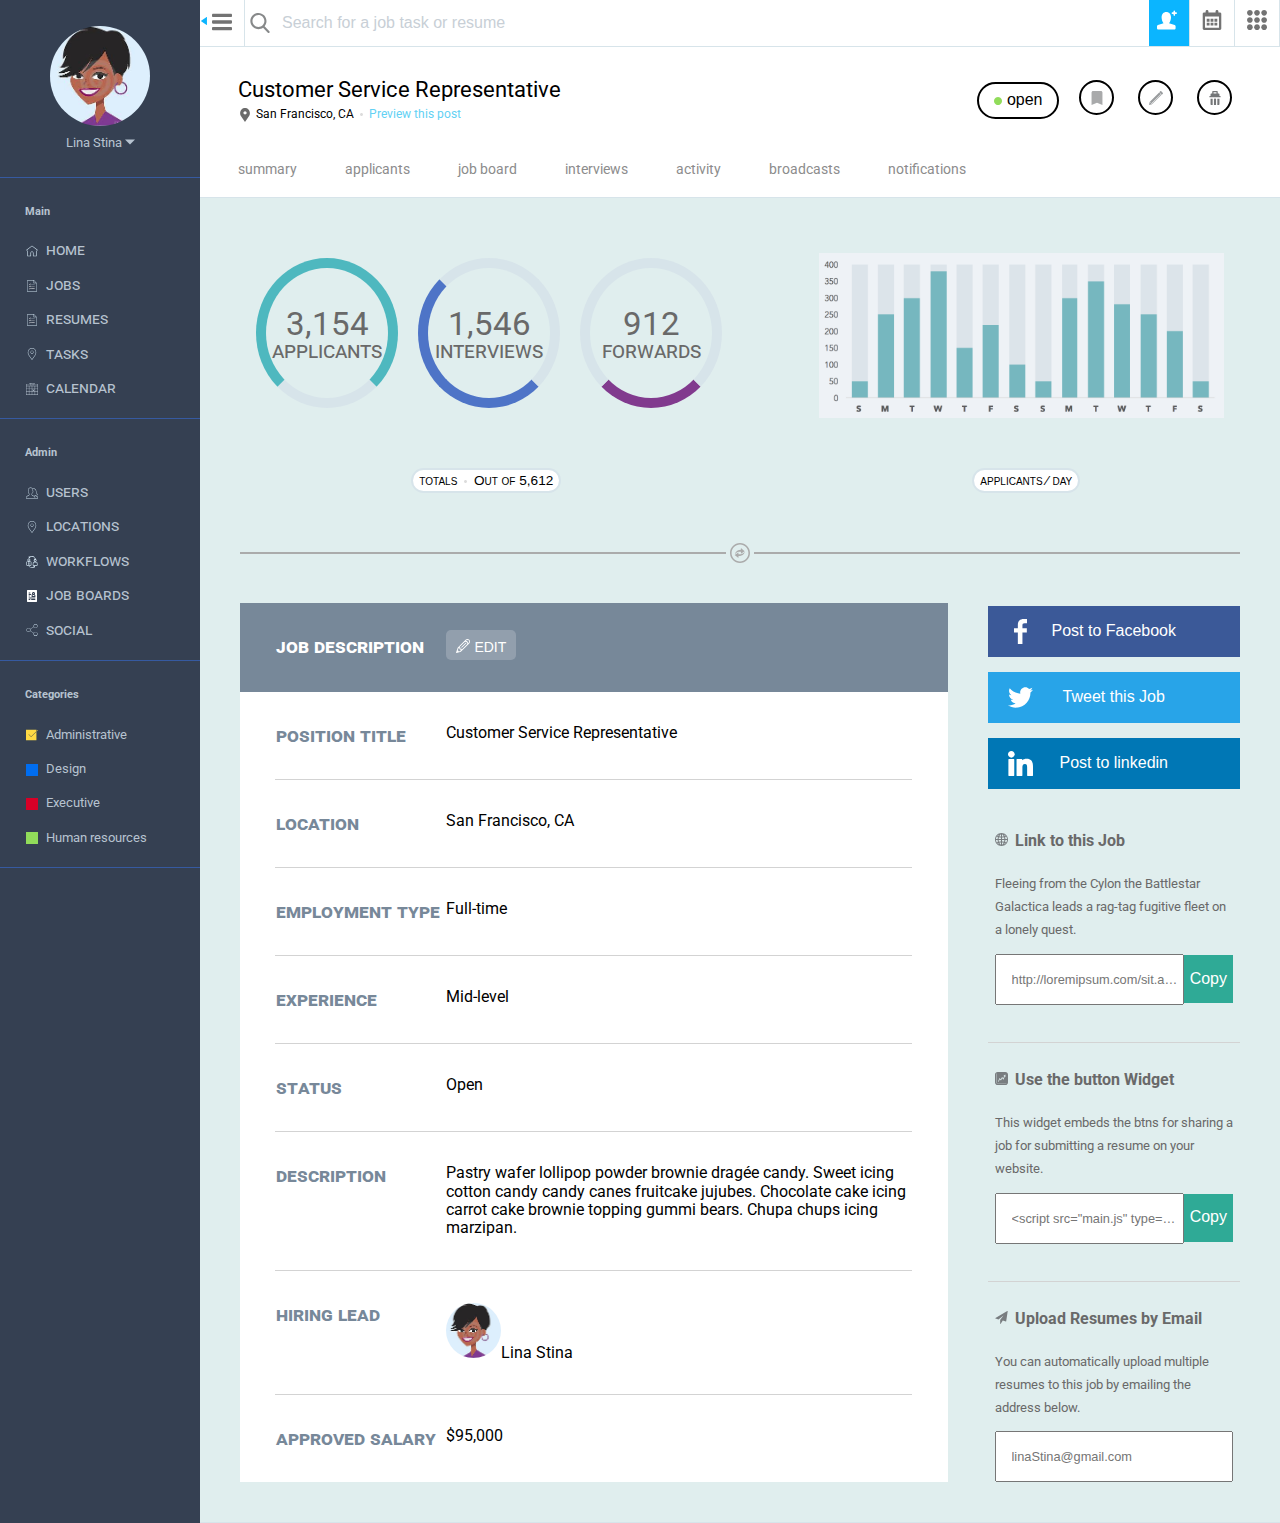
==== commit 5ef466ed: "Make changes to txt in circle graphs change width to 90% for each of the graph sections" ====
--- a/index.html
+++ b/index.html
@@ -223,15 +223,15 @@
         <div id="circle-graph-and-txt" role="holds the circle graphs and their text">
           <div class="circle-graphs-section">
             <div class="circle-graphs circle-graph-1" role="holds circle one">
-              <div class="circle-txt-group">3,154<span class="in-circle-sm-txt" role="text inside of circle">applicants</span>
+              <div class="circle-txt-group"><h2>3,154</h2><h4 class="in-circle-sm-txt" role="text inside of circle">applicants</h4>
               </div>
             </div>
             <div class="circle-graphs circle-graph-2" role="holds circle two">
-              <div class="circle-txt-group" role="text inside of circle">1,546<span class="in-circle-sm-txt">interviews</span>
+              <div class="circle-txt-group" role="text inside of circle"><h2>1,546</h2><h4 class="in-circle-sm-txt">interviews</h4>
               </div>
             </div>
             <div class="circle-graphs circle-graph-3" role="holds circle three">
-              <div class="circle-txt-group" role="text inside of circle">912<span class="in-circle-sm-txt">forwards</span>
+              <div class="circle-txt-group" role="text inside of circle"><h2>912</h2><h4 class="in-circle-sm-txt">forwards</h4>
               </div>
             </div>
           </div>
--- a/main.css
+++ b/main.css
@@ -93,6 +93,12 @@
     margin: 0;
   }
 
+  h2,
+  .in-circle-sm-txt {
+    font-weight: 400;
+    margin: 5px;
+  }
+
   h3 {
     color: #6b6b6b;
   }
@@ -107,6 +113,7 @@
   .graph-btn-txt,
   thead,
   th,
+  .in-circle-sm-txt,
   .resume-edit-btn {
     font-variant: small-caps;
   }
@@ -118,6 +125,10 @@
   .aside-category-links h4 {
     font-size: 70%;
     padding-left: 25px;
+  }
+
+  .in-circle-sm-txt {
+    display: block;
   }
 
   /** MAIN SECTION **/
@@ -330,6 +341,7 @@
     display: flex;
     margin-left: 30px;
     padding: 50px 0;
+    width: 90%;
   }
 
   .circle-graphs {
@@ -360,11 +372,6 @@
     margin-top: 45px;
   }
 
-  .in-circle-sm-txt {
-    display: block;
-    font-size: 70%;
-  }
-
   .bar-graph-section {
     align-content: space-between;
     display: flex;
@@ -583,8 +590,7 @@
 
   .bar-graph-img {
     height: 165px;
-    max-width: 600px;
-    min-width: 200px;
+    width: width: 90%;
   }
 
   .x-sm-dot-icon {
